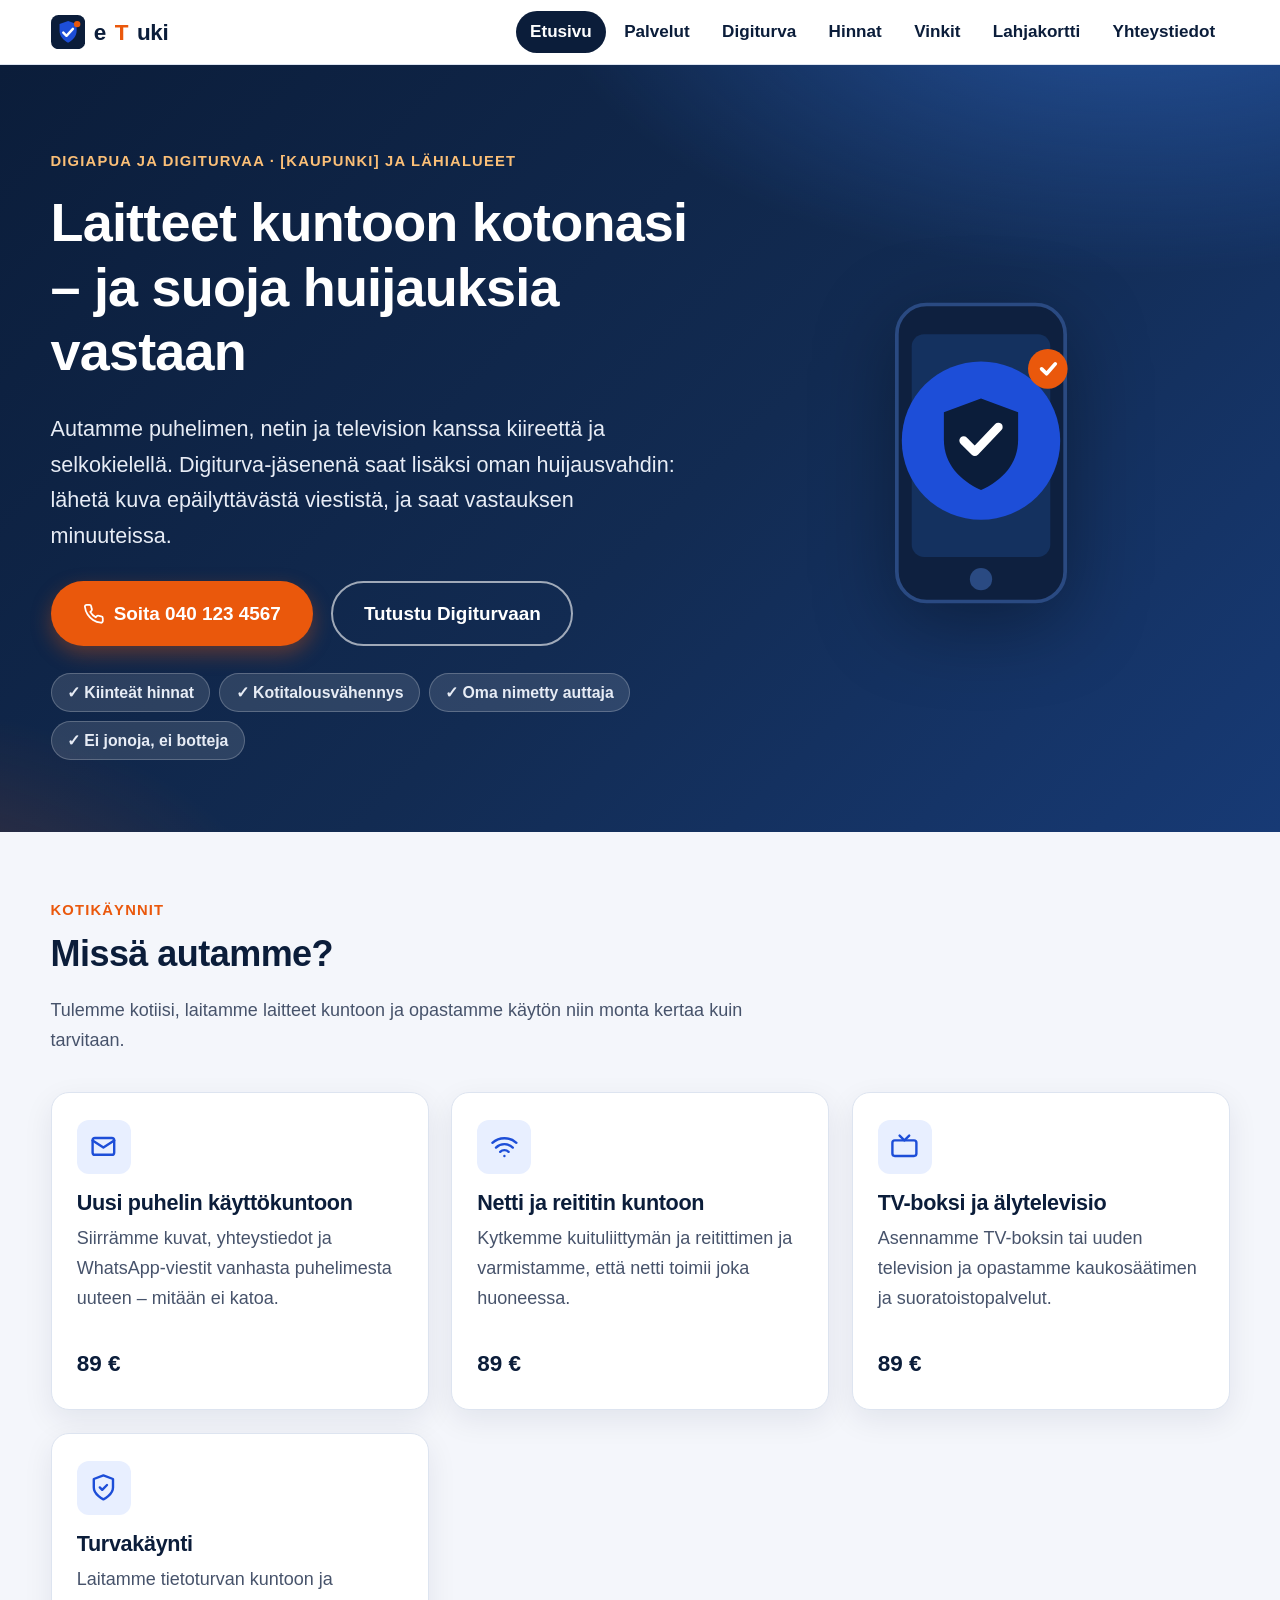
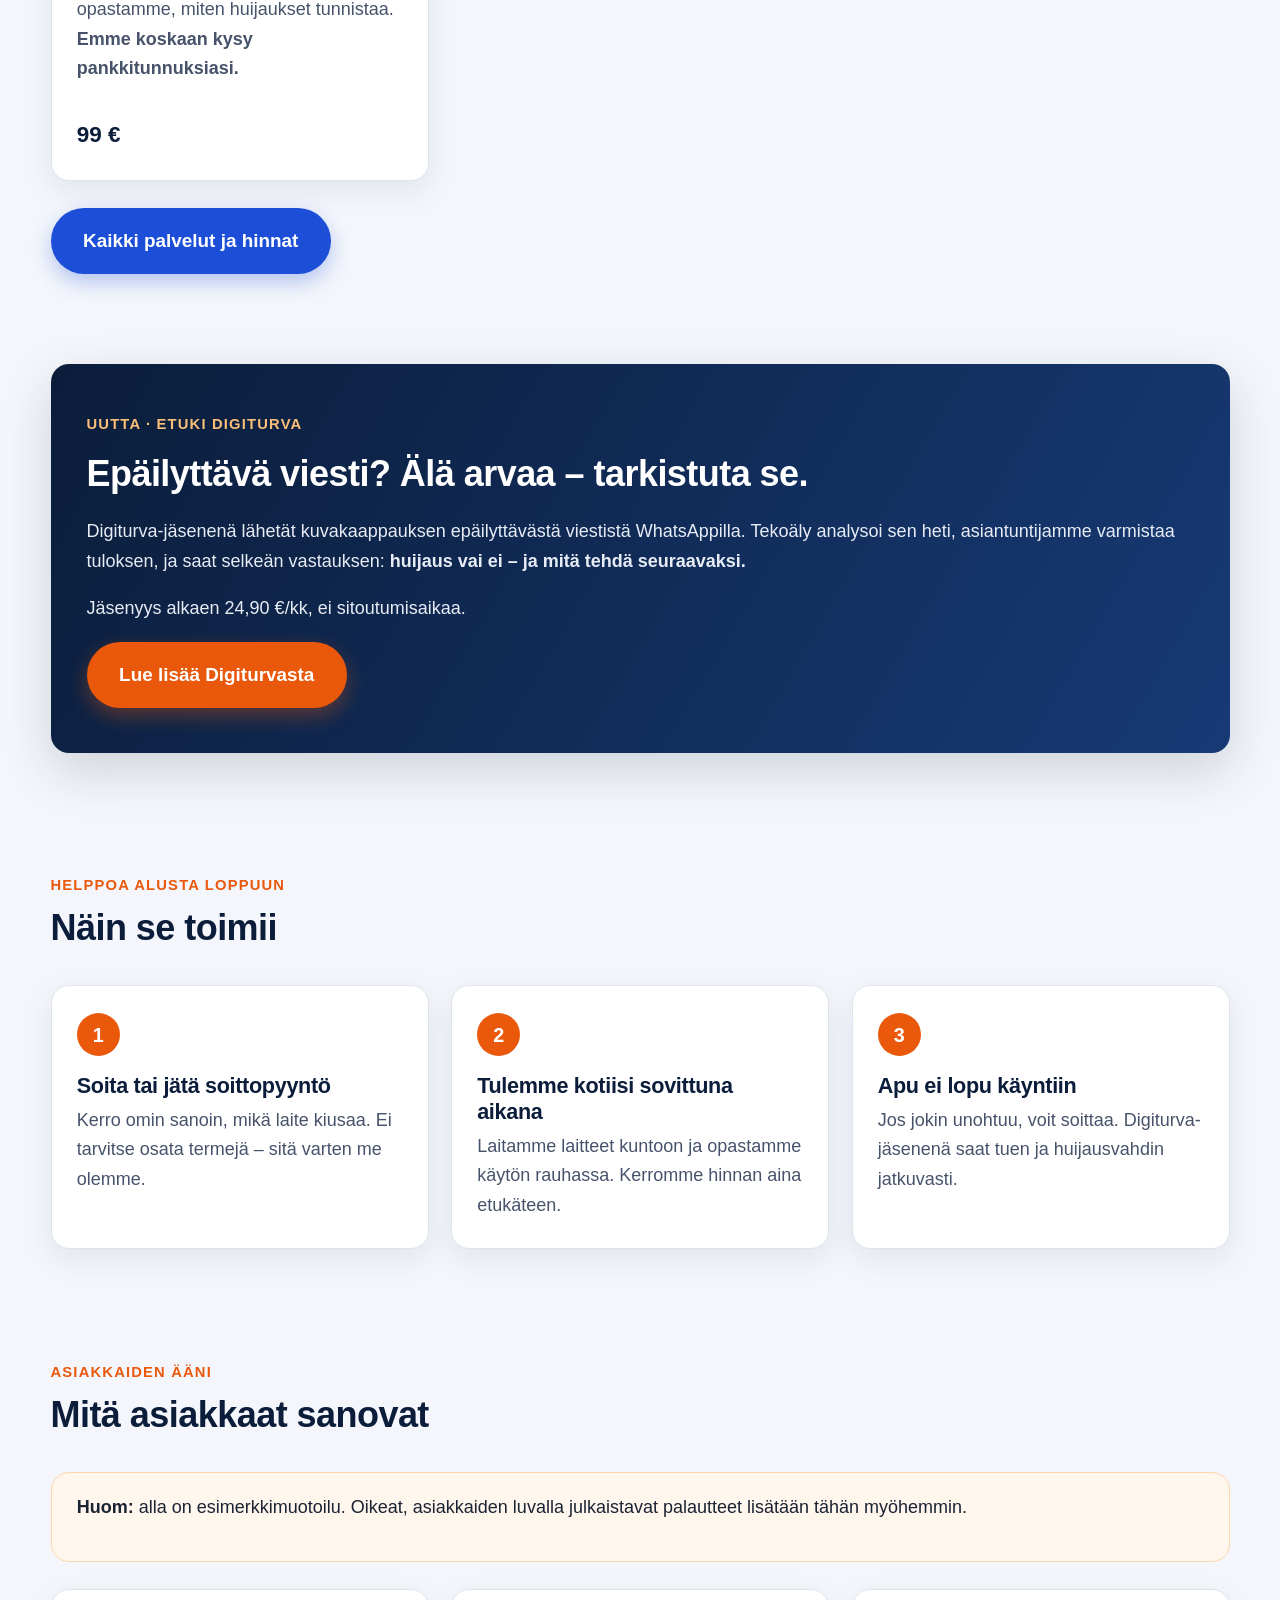
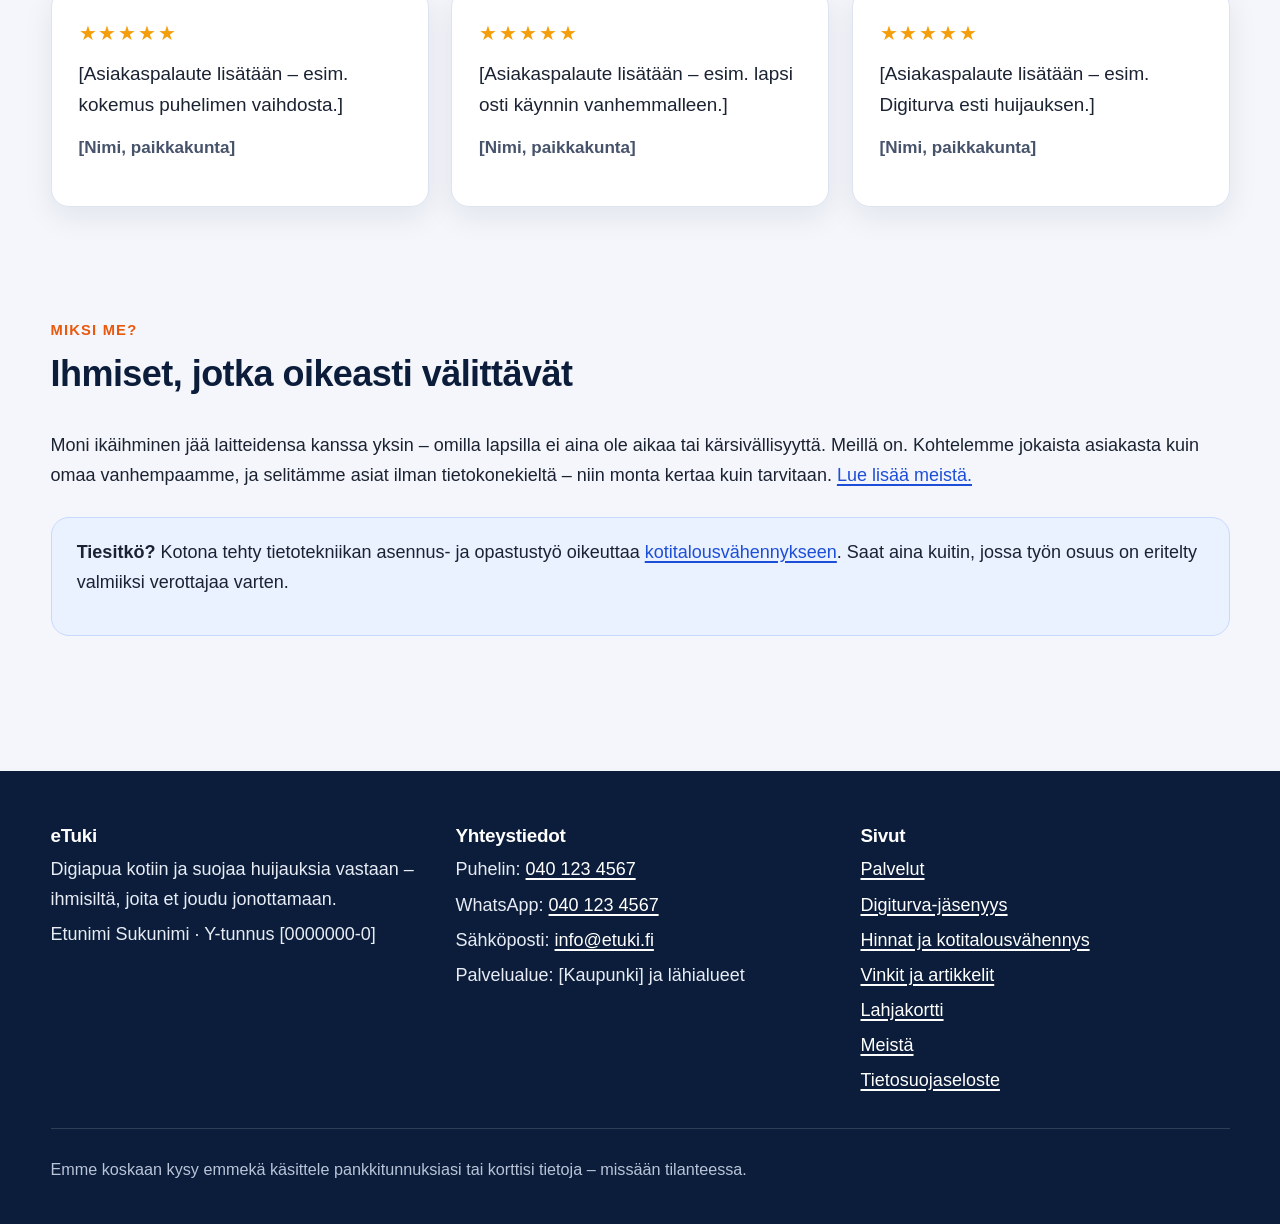
==== index.html @ 4be14467 "Vaihda yritysääneen (me), brändi eTuki ja lisää tiimisivu - Ääni: minä-muodosta yritysmuotoon (autam" ====
<!DOCTYPE html><html lang="fi"><head><meta charset="utf-8"><meta name="viewport" content="width=device-width, initial-scale=1"><title>eTuki – digiapua kotiin ja suoja huijauksia vastaan</title><meta name="description" content="Digiapua kotiisi: puhelin, netti ja TV kuntoon kiinteällä hinnalla. Digiturva-jäsenyys suojaa huijauksilta – lähetä kuvakaappaus epäilyttävästä viestistä ja saat vastauksen minuuteissa."><link rel="canonical" href="https://www.etuki.fi/"><link rel="icon" href="favicon.svg" type="image/svg+xml"><meta property="og:type" content="website"><meta property="og:locale" content="fi_FI"><meta property="og:site_name" content="eTuki"><meta property="og:title" content="eTuki – digiapua kotiin ja suoja huijauksia vastaan"><meta property="og:description" content="Digiapua kotiisi: puhelin, netti ja TV kuntoon kiinteällä hinnalla. Digiturva-jäsenyys suojaa huijauksilta – lähetä kuvakaappaus epäilyttävästä viestistä ja saat vastauksen minuuteissa."><meta property="og:image" content="https://www.etuki.fi/og-kuva.png"><meta property="og:url" content="https://www.etuki.fi/"><meta name="twitter:card" content="summary_large_image"><meta name="twitter:title" content="eTuki – digiapua kotiin ja suoja huijauksia vastaan"><meta name="twitter:description" content="Digiapua kotiisi: puhelin, netti ja TV kuntoon kiinteällä hinnalla. Digiturva-jäsenyys suojaa huijauksilta – lähetä kuvakaappaus epäilyttävästä viestistä ja saat vastauksen minuuteissa."><meta name="twitter:image" content="https://www.etuki.fi/og-kuva.png"><link rel="stylesheet" href="css/style.css"><script>document.documentElement.className+=" js";</script><script type="application/ld+json">{"@context":"https://schema.org","@type":"LocalBusiness","name":"eTuki","description":"Digiapua kotiin senioreille sekä Digiturva-jäsenyys: huijaustarkistus, etätuki ja turvallinen asiointi.","telephone":"+358401234567","email":"info@etuki.fi","areaServed":"[Kaupunki] ja lähialueet","priceRange":"€€","url":"https://www.etuki.fi/"}</script></head><body><a class="ohita" href="#sisalto">Siirry sisältöön</a><header class="ylatunniste"><div class="sisalto"><a class="logo" href="index.html"><svg viewBox="0 0 64 64" aria-hidden="true"><rect width="64" height="64" rx="14" fill="#0b1d3a"/><path d="M32 11l16 6v12c0 11-7 18-16 23-9-5-16-12-16-23V17l16-6z" fill="#1d4ed8"/><path d="M23 33l6 6 12-13" fill="none" stroke="#fff" stroke-width="4.5" stroke-linecap="round" stroke-linejoin="round"/><circle cx="49" cy="17" r="6" fill="#ea580c"/></svg> e<span style="color:#ea580c">T</span>uki</a><nav class="navigaatio" aria-label="Päävalikko"><ul><li><a href="index.html" aria-current="page">Etusivu</a></li><li><a href="palvelut.html">Palvelut</a></li><li><a href="digiturva.html">Digiturva</a></li><li><a href="hinnat.html">Hinnat</a></li><li><a href="vinkit.html">Vinkit</a></li><li><a href="lahjakortti.html">Lahjakortti</a></li><li><a href="yhteys.html">Yhteystiedot</a></li></ul></nav></div></header><main id="sisalto"><section class="hero"><div class="sisalto"><div><span class="kulmake">Digiapua ja digiturvaa · [Kaupunki] ja lähialueet</span><h1>Laitteet kuntoon kotonasi – ja suoja huijauksia vastaan</h1><p class="alaotsikko">Autamme puhelimen, netin ja television kanssa kiireettä ja selkokielellä. Digiturva-jäsenenä saat lisäksi oman huijausvahdin: lähetä kuva epäilyttävästä viestistä, ja saat vastauksen minuuteissa.</p><div class="hero-cta"><a class="nappi" href="tel:+358401234567"><svg viewBox="0 0 24 24" fill="none" stroke="currentColor" stroke-width="2" stroke-linecap="round" stroke-linejoin="round" aria-hidden="true"><path d="M22 16.92v3a2 2 0 0 1-2.18 2 19.8 19.8 0 0 1-8.63-3.07 19.5 19.5 0 0 1-6-6 19.8 19.8 0 0 1-3.07-8.67A2 2 0 0 1 4.11 2h3a2 2 0 0 1 2 1.72c.13.96.36 1.9.7 2.81a2 2 0 0 1-.45 2.11L8.09 9.91a16 16 0 0 0 6 6l1.27-1.27a2 2 0 0 1 2.11-.45c.91.34 1.85.57 2.81.7A2 2 0 0 1 22 16.92z"/></svg> Soita 040 123 4567</a><a class="nappi laidalla" href="digiturva.html">Tutustu Digiturvaan</a></div><ul class="merkit"><li>✓ Kiinteät hinnat</li><li>✓ Kotitalousvähennys</li><li>✓ Oma nimetty auttaja</li><li>✓ Ei jonoja, ei botteja</li></ul></div><div class="hero-kuva"><svg viewBox="0 0 320 320" role="img" aria-label="Puhelin ja suojakilpi"><rect x="92" y="40" width="136" height="240" rx="24" fill="#0e203f" stroke="#2a4a82" stroke-width="3"/><rect x="104" y="64" width="112" height="180" rx="10" fill="#14315f"/><circle cx="160" cy="262" r="9" fill="#2a4a82"/><g><circle cx="160" cy="150" r="64" fill="#1d4ed8"/><path d="M160 116l30 11v22c0 20-13 33-30 41-17-8-30-21-30-41v-22l30-11z" fill="#0b1d3a"/><path d="M146 150l9 9 19-20" fill="none" stroke="#fff" stroke-width="7" stroke-linecap="round" stroke-linejoin="round"/></g><circle cx="214" cy="92" r="16" fill="#ea580c"/><path d="M209 92l4 4 7-8" fill="none" stroke="#fff" stroke-width="3" stroke-linecap="round" stroke-linejoin="round"/></svg></div></div></section><section class="osio"><div class="sisalto reveal"><div class="osio-otsikko"><span class="ylarivi">Kotikäynnit</span><h2>Missä autamme?</h2><p class="haalea">Tulemme kotiisi, laitamme laitteet kuntoon ja opastamme käytön niin monta kertaa kuin tarvitaan.</p></div><ul class="korttilista"><li class="kortti"><div class="ikoni"><svg viewBox="0 0 24 24" fill="none" stroke="currentColor" stroke-width="2" stroke-linecap="round" stroke-linejoin="round" aria-hidden="true"><rect x="3" y="5" width="18" height="14" rx="2"/><polyline points="3 7 12 13 21 7"/></svg></div><h3>Uusi puhelin käyttökuntoon</h3><p class="haalea">Siirrämme kuvat, yhteystiedot ja WhatsApp-viestit vanhasta puhelimesta uuteen – mitään ei katoa.</p><span class="hinta">89 €</span></li><li class="kortti"><div class="ikoni"><svg viewBox="0 0 24 24" fill="none" stroke="currentColor" stroke-width="2" stroke-linecap="round" stroke-linejoin="round" aria-hidden="true"><path d="M5 13a10 10 0 0 1 14 0"/><path d="M8.5 16.5a5 5 0 0 1 7 0"/><line x1="12" y1="20" x2="12.01" y2="20"/><path d="M2 9a15 15 0 0 1 20 0"/></svg></div><h3>Netti ja reititin kuntoon</h3><p class="haalea">Kytkemme kuituliittymän ja reitittimen ja varmistamme, että netti toimii joka huoneessa.</p><span class="hinta">89 €</span></li><li class="kortti"><div class="ikoni"><svg viewBox="0 0 24 24" fill="none" stroke="currentColor" stroke-width="2" stroke-linecap="round" stroke-linejoin="round" aria-hidden="true"><rect x="2" y="7" width="20" height="13" rx="2"/><polyline points="8 3 12 7 16 3"/></svg></div><h3>TV-boksi ja älytelevisio</h3><p class="haalea">Asennamme TV-boksin tai uuden television ja opastamme kaukosäätimen ja suoratoistopalvelut.</p><span class="hinta">89 €</span></li><li class="kortti"><div class="ikoni"><svg viewBox="0 0 24 24" fill="none" stroke="currentColor" stroke-width="2" stroke-linecap="round" stroke-linejoin="round" aria-hidden="true"><path d="M12 22s8-4 8-10V5l-8-3-8 3v7c0 6 8 10 8 10z"/><polyline points="9 12 11 14 15 10"/></svg></div><h3>Turvakäynti</h3><p class="haalea">Laitamme tietoturvan kuntoon ja opastamme, miten huijaukset tunnistaa. <strong>Emme koskaan kysy pankkitunnuksiasi.</strong></p><span class="hinta">99 €</span></li></ul><p><a class="nappi toissijainen" href="palvelut.html">Kaikki palvelut ja hinnat</a></p></div></section><section><div class="sisalto"><div class="kaista reveal"><span class="kulmake">Uutta · eTuki Digiturva</span><h2>Epäilyttävä viesti? Älä arvaa – tarkistuta se.</h2><p>Digiturva-jäsenenä lähetät kuvakaappauksen epäilyttävästä viestistä WhatsAppilla. Tekoäly analysoi sen heti, asiantuntijamme varmistaa tuloksen, ja saat selkeän vastauksen: <strong>huijaus vai ei – ja mitä tehdä seuraavaksi.</strong></p><p>Jäsenyys alkaen 24,90 €/kk, ei sitoutumisaikaa.</p><a class="nappi" href="digiturva.html">Lue lisää Digiturvasta</a></div></div></section><section class="osio"><div class="sisalto reveal"><div class="osio-otsikko"><span class="ylarivi">Helppoa alusta loppuun</span><h2>Näin se toimii</h2></div><ol class="vaiheet"><li><h3>Soita tai jätä soittopyyntö</h3><p>Kerro omin sanoin, mikä laite kiusaa. Ei tarvitse osata termejä – sitä varten me olemme.</p></li><li><h3>Tulemme kotiisi sovittuna aikana</h3><p>Laitamme laitteet kuntoon ja opastamme käytön rauhassa. Kerromme hinnan aina etukäteen.</p></li><li><h3>Apu ei lopu käyntiin</h3><p>Jos jokin unohtuu, voit soittaa. Digiturva-jäsenenä saat tuen ja huijausvahdin jatkuvasti.</p></li></ol></div></section><section class="osio"><div class="sisalto reveal"><div class="osio-otsikko"><span class="ylarivi">Asiakkaiden ääni</span><h2>Mitä asiakkaat sanovat</h2></div><div class="huomio varoitus"><p><strong>Huom:</strong> alla on esimerkkimuotoilu. Oikeat, asiakkaiden luvalla julkaistavat palautteet lisätään tähän myöhemmin.</p></div><div class="palautteet"><div class="palaute"><div class="tahdet" aria-label="5 / 5 tähteä">★★★★★</div><blockquote>[Asiakaspalaute lisätään – esim. kokemus puhelimen vaihdosta.]</blockquote><p class="nimi">[Nimi, paikkakunta]</p></div><div class="palaute"><div class="tahdet" aria-label="5 / 5 tähteä">★★★★★</div><blockquote>[Asiakaspalaute lisätään – esim. lapsi osti käynnin vanhemmalleen.]</blockquote><p class="nimi">[Nimi, paikkakunta]</p></div><div class="palaute"><div class="tahdet" aria-label="5 / 5 tähteä">★★★★★</div><blockquote>[Asiakaspalaute lisätään – esim. Digiturva esti huijauksen.]</blockquote><p class="nimi">[Nimi, paikkakunta]</p></div></div></div></section><section class="osio"><div class="sisalto reveal"><div class="osio-otsikko"><span class="ylarivi">Miksi me?</span><h2>Ihmiset, jotka oikeasti välittävät</h2></div><p>Moni ikäihminen jää laitteidensa kanssa yksin – omilla lapsilla ei aina ole aikaa tai kärsivällisyyttä. Meillä on. Kohtelemme jokaista asiakasta kuin omaa vanhempaamme, ja selitämme asiat ilman tietokonekieltä – niin monta kertaa kuin tarvitaan. <a href="meista.html">Lue lisää meistä.</a></p><div class="huomio"><p><strong>Tiesitkö?</strong> Kotona tehty tietotekniikan asennus- ja opastustyö oikeuttaa <a href="hinnat.html">kotitalousvähennykseen</a>. Saat aina kuitin, jossa työn osuus on eritelty valmiiksi verottajaa varten.</p></div></div></section></main><footer class="alatunniste"><div class="sisalto"><div class="sarakkeet"><div><h3>eTuki</h3><p>Digiapua kotiin ja suojaa huijauksia vastaan – ihmisiltä, joita et joudu jonottamaan.</p><p>Etunimi Sukunimi · Y-tunnus [0000000-0]</p></div><div><h3>Yhteystiedot</h3><p>Puhelin: <a href="tel:+358401234567">040 123 4567</a></p><p>WhatsApp: <a href="https://wa.me/358401234567?text=Hei%2C%20haluaisin%20tarkistuttaa%20ep%C3%A4ilytt%C3%A4v%C3%A4n%20viestin.">040 123 4567</a></p><p>Sähköposti: <a href="mailto:info@etuki.fi">info@etuki.fi</a></p><p>Palvelualue: [Kaupunki] ja lähialueet</p></div><div><h3>Sivut</h3><ul><li><a href="palvelut.html">Palvelut</a></li><li><a href="digiturva.html">Digiturva-jäsenyys</a></li><li><a href="hinnat.html">Hinnat ja kotitalousvähennys</a></li><li><a href="vinkit.html">Vinkit ja artikkelit</a></li><li><a href="lahjakortti.html">Lahjakortti</a></li><li><a href="meista.html">Meistä</a></li><li><a href="tietosuoja.html">Tietosuojaseloste</a></li></ul></div></div><p class="pohja">Emme koskaan kysy emmekä käsittele pankkitunnuksiasi tai korttisi tietoja – missään tilanteessa.</p></div></footer><div class="soita-palkki"><a href="tel:+358401234567" class="nappi"><svg viewBox="0 0 24 24" fill="none" stroke="currentColor" stroke-width="2" stroke-linecap="round" stroke-linejoin="round" aria-hidden="true"><path d="M22 16.92v3a2 2 0 0 1-2.18 2 19.8 19.8 0 0 1-8.63-3.07 19.5 19.5 0 0 1-6-6 19.8 19.8 0 0 1-3.07-8.67A2 2 0 0 1 4.11 2h3a2 2 0 0 1 2 1.72c.13.96.36 1.9.7 2.81a2 2 0 0 1-.45 2.11L8.09 9.91a16 16 0 0 0 6 6l1.27-1.27a2 2 0 0 1 2.11-.45c.91.34 1.85.57 2.81.7A2 2 0 0 1 22 16.92z"/></svg> Soita 040 123 4567</a></div><script src="js/main.js" defer></script></body></html>
---- css/style.css ----
/* ET Digiapu & Digiturva — sivuston tyylit.
   Moderni ulkoasu, luettavuus edellä: iso teksti, vahva kontrasti, suuret
   painikkeet. Ei ulkoisia fontteja (tietosuojasyistä) – käytetään
   järjestelmäfontteja. Halutessa Inter voidaan self-hostata myöhemmin. */

:root {
  --tausta: #f4f6fb;
  --pinta: #ffffff;
  --navy: #0b1d3a;
  --navy-2: #122b52;
  --sininen: #1d4ed8;
  --sininen-tumma: #16398f;
  --korostus: #ea580c;
  --korostus-tumma: #c2410c;
  --teksti: #1b2333;
  --teksti-2: #47536b;
  --teksti-vaalea: #e7ecf5;
  --reunus: #dde4f0;
  --vihrea: #047857;
  --vihrea-tausta: #ecfdf5;
  --punainen: #b91c1c;
  --punainen-tausta: #fef2f2;
  --sade: 18px;
  --varjo: 0 10px 30px rgba(11, 29, 58, 0.08);
  --varjo-iso: 0 18px 50px rgba(11, 29, 58, 0.16);
}

* { box-sizing: border-box; }

html { font-size: 18px; scroll-behavior: smooth; }

body {
  margin: 0;
  font-family: -apple-system, BlinkMacSystemFont, "Segoe UI", Roboto,
    "Helvetica Neue", Arial, "Noto Sans", sans-serif;
  font-size: 1rem;
  line-height: 1.65;
  color: var(--teksti);
  background: var(--tausta);
  -webkit-font-smoothing: antialiased;
}

h1, h2, h3 { line-height: 1.2; color: var(--navy); letter-spacing: -0.015em; }
h1 { font-size: clamp(2rem, 4.5vw, 3rem); font-weight: 800; margin: 0 0 0.5em; }
h2 { font-size: clamp(1.5rem, 3vw, 2rem); font-weight: 800; margin: 0 0 0.6em; }
h3 { font-size: 1.2rem; font-weight: 700; margin: 1.2em 0 0.4em; }

p { margin: 0 0 1em; }
.haalea { color: var(--teksti-2); }

a { color: var(--sininen); text-decoration-thickness: 2px; text-underline-offset: 3px; }
a:focus-visible, button:focus-visible, summary:focus-visible, input:focus-visible {
  outline: 3px solid var(--korostus);
  outline-offset: 2px;
  border-radius: 4px;
}

img, svg { max-width: 100%; }
img { height: auto; }

.sisalto { max-width: 68rem; margin: 0 auto; padding: 0 1.25rem; }

/* --- Ohita navigaatio -linkki (saavutettavuus) --- */
.ohita {
  position: absolute;
  left: -9999px;
  top: 0;
  background: var(--korostus);
  color: #fff;
  padding: 0.75rem 1.25rem;
  border-radius: 0 0 8px 0;
  z-index: 100;
  font-weight: 700;
}
.ohita:focus { left: 0; }

/* --- Ylätunniste --- */
.ylatunniste {
  position: sticky; top: 0; z-index: 20;
  background: rgba(255, 255, 255, 0.93);
  backdrop-filter: blur(8px);
  border-bottom: 1px solid var(--reunus);
}
.ylatunniste .sisalto {
  display: flex; flex-wrap: wrap; align-items: center; justify-content: space-between;
  gap: 0.5rem 1.5rem; padding-top: 0.6rem; padding-bottom: 0.6rem;
}
.logo {
  display: inline-flex; align-items: center; gap: 0.5rem;
  font-size: 1.25rem; font-weight: 800; color: var(--navy);
  text-decoration: none; letter-spacing: -0.02em;
}
.logo svg { width: 1.9rem; height: 1.9rem; flex: none; }

.navigaatio ul {
  list-style: none; margin: 0; padding: 0; display: flex; flex-wrap: wrap; gap: 0.2rem;
}
.navigaatio a {
  display: inline-block; padding: 0.4rem 0.8rem; border-radius: 999px;
  color: var(--navy); text-decoration: none; font-weight: 600; font-size: 0.95rem;
}
.navigaatio a:hover, .navigaatio a:focus { background: var(--tausta); }
.navigaatio a[aria-current="page"] { background: var(--navy); color: #fff; }

/* --- Hero --- */
.hero {
  position: relative; overflow: hidden;
  background:
    radial-gradient(55rem 30rem at 88% -15%, rgba(59,130,246,0.5), transparent 60%),
    radial-gradient(40rem 26rem at -10% 120%, rgba(234,88,12,0.28), transparent 60%),
    linear-gradient(135deg, var(--navy) 0%, var(--navy-2) 55%, #173a75 100%);
  color: var(--teksti-vaalea);
  padding: 4.5rem 0 4rem;
}
.hero .sisalto { position: relative; display: grid; grid-template-columns: 1.3fr 1fr; gap: 2rem; align-items: center; }
.hero h1 { color: #fff; }
.hero .alaotsikko { font-size: 1.2rem; max-width: 36rem; color: var(--teksti-vaalea); margin-bottom: 1.5rem; }
.hero-kuva { display: flex; justify-content: center; }
.hero-kuva svg { width: 100%; max-width: 22rem; height: auto; filter: drop-shadow(0 20px 40px rgba(0,0,0,0.35)); }

.kulmake {
  display: inline-block; font-size: 0.82rem; font-weight: 700; letter-spacing: 0.08em;
  text-transform: uppercase; color: #fbbf77; margin-bottom: 0.9rem;
}
.hero-cta { display: flex; flex-wrap: wrap; align-items: center; gap: 1rem; margin: 1.25rem 0 1.5rem; }
.merkit { display: flex; flex-wrap: wrap; gap: 0.5rem; list-style: none; margin: 0; padding: 0; }
.merkit li {
  background: rgba(255,255,255,0.12); border: 1px solid rgba(255,255,255,0.22);
  border-radius: 999px; padding: 0.3rem 0.85rem; font-size: 0.88rem; font-weight: 600;
}

/* Alasivujen otsikkopalkki */
.sivuotsikko {
  background: linear-gradient(135deg, var(--navy) 0%, var(--navy-2) 70%, #173a75 100%);
  color: var(--teksti-vaalea); padding: 3rem 0 2.5rem;
}
.sivuotsikko h1 { color: #fff; margin-bottom: 0.25em; }
.sivuotsikko p { color: var(--teksti-vaalea); max-width: 42rem; margin: 0; font-size: 1.1rem; }

/* --- Painikkeet --- */
.nappi {
  display: inline-flex; align-items: center; gap: 0.5rem;
  background: var(--korostus); color: #fff; font-size: 1.05rem; font-weight: 700;
  text-decoration: none; padding: 0.85rem 1.7rem; border-radius: 999px;
  border: 2px solid transparent; min-height: 48px;
  box-shadow: 0 8px 20px rgba(234,88,12,0.35);
}
.nappi:hover, .nappi:focus { background: var(--korostus-tumma); }
.nappi svg { width: 1.2rem; height: 1.2rem; }
.nappi.toissijainen { background: var(--sininen); box-shadow: 0 8px 20px rgba(29,78,216,0.3); }
.nappi.toissijainen:hover, .nappi.toissijainen:focus { background: var(--sininen-tumma); }
.nappi.laidalla { background: transparent; border-color: rgba(255,255,255,0.6); box-shadow: none; }
.nappi.laidalla:hover, .nappi.laidalla:focus { background: rgba(255,255,255,0.12); border-color: #fff; }

.puhelin-iso {
  display: inline-flex; align-items: center; gap: 0.5rem;
  font-size: clamp(1.5rem, 3vw, 1.9rem); font-weight: 800; color: inherit;
  text-decoration: none; letter-spacing: -0.01em;
}
.puhelin-iso:hover, .puhelin-iso:focus { text-decoration: underline; }
.puhelin-iso svg { width: 1.6rem; height: 1.6rem; }

/* --- Osiot --- */
.osio { padding: 3.5rem 0 1rem; }
.osio-otsikko { max-width: 42rem; margin-bottom: 2rem; }
.osio-otsikko .ylarivi {
  display: inline-block; font-size: 0.82rem; font-weight: 700; letter-spacing: 0.08em;
  text-transform: uppercase; color: var(--korostus); margin-bottom: 0.5rem;
}

/* Tumma nostokaista */
.kaista {
  background: linear-gradient(120deg, var(--navy), #173a75); color: var(--teksti-vaalea);
  border-radius: var(--sade); padding: 2.5rem 2rem; margin: 3rem 0; box-shadow: var(--varjo-iso);
}
.kaista h2 { color: #fff; }
.kaista p { color: var(--teksti-vaalea); }

/* --- Kortit --- */
.korttilista {
  display: grid; grid-template-columns: repeat(auto-fit, minmax(15.5rem, 1fr));
  gap: 1.25rem; padding: 0; margin: 0 0 1.5rem; list-style: none;
}
.kortti {
  background: var(--pinta); border: 1px solid var(--reunus); border-radius: var(--sade);
  padding: 1.5rem 1.4rem; box-shadow: var(--varjo); display: flex; flex-direction: column;
  transition: transform 0.18s ease, box-shadow 0.18s ease;
}
.kortti:hover { transform: translateY(-4px); box-shadow: var(--varjo-iso); }
.kortti h3 { margin-top: 0; }
.kortti .ikoni {
  width: 3rem; height: 3rem; display: flex; align-items: center; justify-content: center;
  border-radius: 12px; background: #e8efff; color: var(--sininen); margin-bottom: 0.9rem;
}
.kortti .ikoni svg { width: 1.6rem; height: 1.6rem; }
.kortti .hinta { margin-top: auto; padding-top: 0.75rem; font-size: 1.25rem; font-weight: 800; color: var(--navy); }
.kortti .hinta small { display: block; font-size: 0.85rem; font-weight: 500; color: var(--teksti-2); }

/* --- Hintapaketit --- */
.paketit { display: grid; grid-template-columns: repeat(auto-fit, minmax(17rem, 1fr)); gap: 1.5rem; margin: 2rem 0; }
.paketti {
  position: relative; background: var(--pinta); border: 1px solid var(--reunus);
  border-radius: var(--sade); padding: 2rem 1.75rem; box-shadow: var(--varjo);
}
.paketti.suosituin { border: 2px solid var(--sininen); box-shadow: var(--varjo-iso); }
.paketti .leima {
  position: absolute; top: -0.9rem; left: 1.5rem; background: var(--sininen); color: #fff;
  font-size: 0.8rem; font-weight: 700; padding: 0.25rem 0.9rem; border-radius: 999px;
}
.paketti .kk-hinta { font-size: 2.2rem; font-weight: 800; color: var(--navy); margin: 0.5rem 0 0; }
.paketti .kk-hinta small { font-size: 1rem; font-weight: 600; color: var(--teksti-2); }
.paketti ul { list-style: none; padding: 0; margin: 1.25rem 0 1.5rem; }
.paketti ul li { padding: 0.45rem 0 0.45rem 1.9rem; position: relative; }
.paketti ul li::before { content: "✓"; position: absolute; left: 0; top: 0.45rem; font-weight: 800; color: var(--vihrea); }

/* --- Vaiheet --- */
.vaiheet {
  list-style: none; counter-reset: vaihe; display: grid;
  grid-template-columns: repeat(auto-fit, minmax(15.5rem, 1fr)); gap: 1.25rem; padding: 0; margin: 1.5rem 0;
}
.vaiheet li {
  counter-increment: vaihe; background: var(--pinta); border: 1px solid var(--reunus);
  border-radius: var(--sade); padding: 1.5rem 1.4rem; box-shadow: var(--varjo);
}
.vaiheet li::before {
  content: counter(vaihe); display: flex; align-items: center; justify-content: center;
  width: 2.4rem; height: 2.4rem; border-radius: 50%; background: var(--korostus); color: #fff;
  font-weight: 800; font-size: 1.1rem; margin-bottom: 0.9rem;
}
.vaiheet h3 { margin: 0 0 0.4rem; }
.vaiheet p { margin: 0; color: var(--teksti-2); }

/* --- Taulukot, lomakkeet, laatikot --- */
table {
  width: 100%; border-collapse: separate; border-spacing: 0; background: var(--pinta);
  border: 1px solid var(--reunus); border-radius: var(--sade); overflow: hidden;
  margin: 1rem 0 1.5rem; box-shadow: var(--varjo);
}
th, td { text-align: left; padding: 0.85rem 1.1rem; border-bottom: 1px solid var(--reunus); }
tr:last-child td { border-bottom: none; }
th { background: var(--navy); color: #fff; font-weight: 700; }

form { max-width: 30rem; }
label { display: block; font-weight: 700; margin: 1rem 0 0.3rem; }
input, textarea { width: 100%; font: inherit; padding: 0.75rem 0.9rem; border: 2px solid var(--reunus); border-radius: 10px; background: var(--pinta); }
input:focus, textarea:focus { border-color: var(--sininen); outline: none; }

.suostumus { display: flex; gap: 0.65rem; align-items: flex-start; margin-top: 1.1rem; font-weight: 500; }
.suostumus input { width: 1.4rem; height: 1.4rem; flex: none; margin-top: 0.15rem; }
.suostumus label { font-weight: 500; margin: 0; }

form .nappi { border: none; cursor: pointer; margin-top: 1.25rem; }

.huomio { background: #eaf1ff; border: 1px solid #c8d9ff; border-radius: var(--sade); padding: 1.1rem 1.4rem; margin: 1.5rem 0; }
.huomio.turva { background: var(--vihrea-tausta); border-color: #bbe7d4; }
.huomio.varoitus { background: #fff7ed; border-color: #fed7aa; }

/* --- UKK --- */
.faq details { background: var(--pinta); border: 1px solid var(--reunus); border-radius: 14px; margin-bottom: 0.75rem; box-shadow: var(--varjo); }
.faq summary { cursor: pointer; font-weight: 700; padding: 1rem 1.25rem; color: var(--navy); }
.faq details[open] summary { border-bottom: 1px solid var(--reunus); }
.faq details p { padding: 0.9rem 1.25rem 0.25rem; }

/* --- Huijaustarkistuksen demo (digiturva) --- */
.demo {
  max-width: 26rem; margin: 1.5rem 0; background: #0e203f; border-radius: 22px;
  padding: 1rem; box-shadow: var(--varjo-iso); border: 1px solid rgba(255,255,255,0.08);
}
.demo-otsake {
  display: flex; align-items: center; gap: 0.6rem; color: #cdd9ef; font-weight: 700;
  padding: 0.25rem 0.5rem 0.75rem; font-size: 0.95rem;
}
.demo-otsake .pallura { width: 0.7rem; height: 0.7rem; border-radius: 50%; background: var(--vihrea); }
.kupla {
  max-width: 85%; padding: 0.7rem 0.95rem; border-radius: 16px; margin: 0.5rem 0;
  font-size: 0.98rem; line-height: 1.5;
}
.js .kupla { opacity: 0; transform: translateY(8px); }
.js .kupla.nakyvissa { opacity: 1; transform: none; transition: opacity 0.35s ease, transform 0.35s ease; }
.kupla.asiakas { margin-left: auto; background: #2563eb; color: #fff; border-bottom-right-radius: 4px; }
.kupla.asiakas .liite { display: flex; align-items: center; gap: 0.5rem; font-weight: 600; }
.kupla.turva { background: #f1f5fb; color: #15233c; border-bottom-left-radius: 4px; }
.kupla.turva strong { color: var(--punainen); }
.kupla .lippu { display: inline-flex; align-items: center; gap: 0.4rem; font-weight: 700; color: var(--punainen); margin-bottom: 0.25rem; }
.demo-vihje { text-align: center; color: var(--teksti-2); font-size: 0.85rem; margin: 0.75rem 0 0; }

/* --- Artikkelit (Vinkit) --- */
.artikkeli { max-width: 44rem; }
.artikkeli h2 { margin-top: 1.6em; }
.artikkeli ul, .artikkeli ol { padding-left: 1.3rem; }
.artikkeli li { margin: 0.4rem 0; }
.artikkelilista { display: grid; grid-template-columns: repeat(auto-fit, minmax(16rem, 1fr)); gap: 1.25rem; list-style: none; padding: 0; margin: 1.5rem 0; }
.artikkelilista a { text-decoration: none; color: inherit; }
.artikkelilista .kortti { height: 100%; }
.artikkelilista h3 { color: var(--navy); }
.lue-lisaa { color: var(--sininen); font-weight: 700; margin-top: auto; padding-top: 0.5rem; }

/* --- Asiakaspalautteet --- */
.palautteet { display: grid; grid-template-columns: repeat(auto-fit, minmax(16rem, 1fr)); gap: 1.25rem; margin: 1.5rem 0; }
.palaute { background: var(--pinta); border: 1px solid var(--reunus); border-radius: var(--sade); padding: 1.5rem; box-shadow: var(--varjo); }
.palaute .tahdet { color: #f59e0b; font-size: 1.1rem; letter-spacing: 0.1em; }
.palaute blockquote { margin: 0.5rem 0 0.75rem; font-size: 1.05rem; }
.palaute .nimi { font-weight: 700; color: var(--teksti-2); font-size: 0.95rem; }

/* --- Liukuva mobiilipainike (soita) --- */
.soita-palkki {
  position: fixed; left: 0; right: 0; bottom: 0; z-index: 30; display: none;
  padding: 0.6rem 0.9rem calc(0.6rem + env(safe-area-inset-bottom));
  background: rgba(255,255,255,0.96); border-top: 1px solid var(--reunus); backdrop-filter: blur(6px);
}
.soita-palkki a { display: flex; }
.soita-palkki .nappi { width: 100%; justify-content: center; }

/* --- Alatunniste --- */
.alatunniste { background: var(--navy); color: var(--teksti-vaalea); margin-top: 4rem; padding: 3rem 0 2rem; }
.alatunniste .sarakkeet {
  display: grid; grid-template-columns: repeat(auto-fit, minmax(14rem, 1fr)); gap: 2rem;
  padding-bottom: 1.5rem; border-bottom: 1px solid rgba(255,255,255,0.15);
}
.alatunniste h3 { color: #fff; margin-top: 0; font-size: 1.05rem; }
.alatunniste a { color: #fff; }
.alatunniste p, .alatunniste li { margin: 0.3em 0; color: var(--teksti-vaalea); }
.alatunniste ul { list-style: none; margin: 0; padding: 0; }
.alatunniste .pohja { padding-top: 1.25rem; font-size: 0.9rem; color: #b9c4d8; }

/* Vain ruudunlukijoille */
.nakymaton { position: absolute; width: 1px; height: 1px; margin: -1px; padding: 0; overflow: hidden; clip: rect(0 0 0 0); white-space: nowrap; border: 0; }

main { padding-bottom: 1rem; }

/* Esiintulo-animaatio (vain JS:n ollessa käytössä – muuten sisältö näkyy aina) */
.reveal { transition: opacity 0.5s ease, transform 0.5s ease; }
.js .reveal { opacity: 0; transform: translateY(18px); }
.js .reveal.nakyvissa { opacity: 1; transform: none; }

@media (max-width: 52rem) {
  .hero .sisalto { grid-template-columns: 1fr; }
  .hero-kuva { order: -1; max-width: 16rem; margin: 0 auto; }
}

@media (max-width: 40rem) {
  html { font-size: 17px; }
  .hero { padding: 3rem 0 2.5rem; }
  .kaista { padding: 1.75rem 1.4rem; }
  .soita-palkki { display: block; }
  body { padding-bottom: 4.5rem; }
}

@media (prefers-reduced-motion: reduce) {
  html { scroll-behavior: auto; }
  .js .reveal, .js .kupla, .reveal, .kupla, .kortti {
    transition: none !important; opacity: 1 !important; transform: none !important;
  }
}
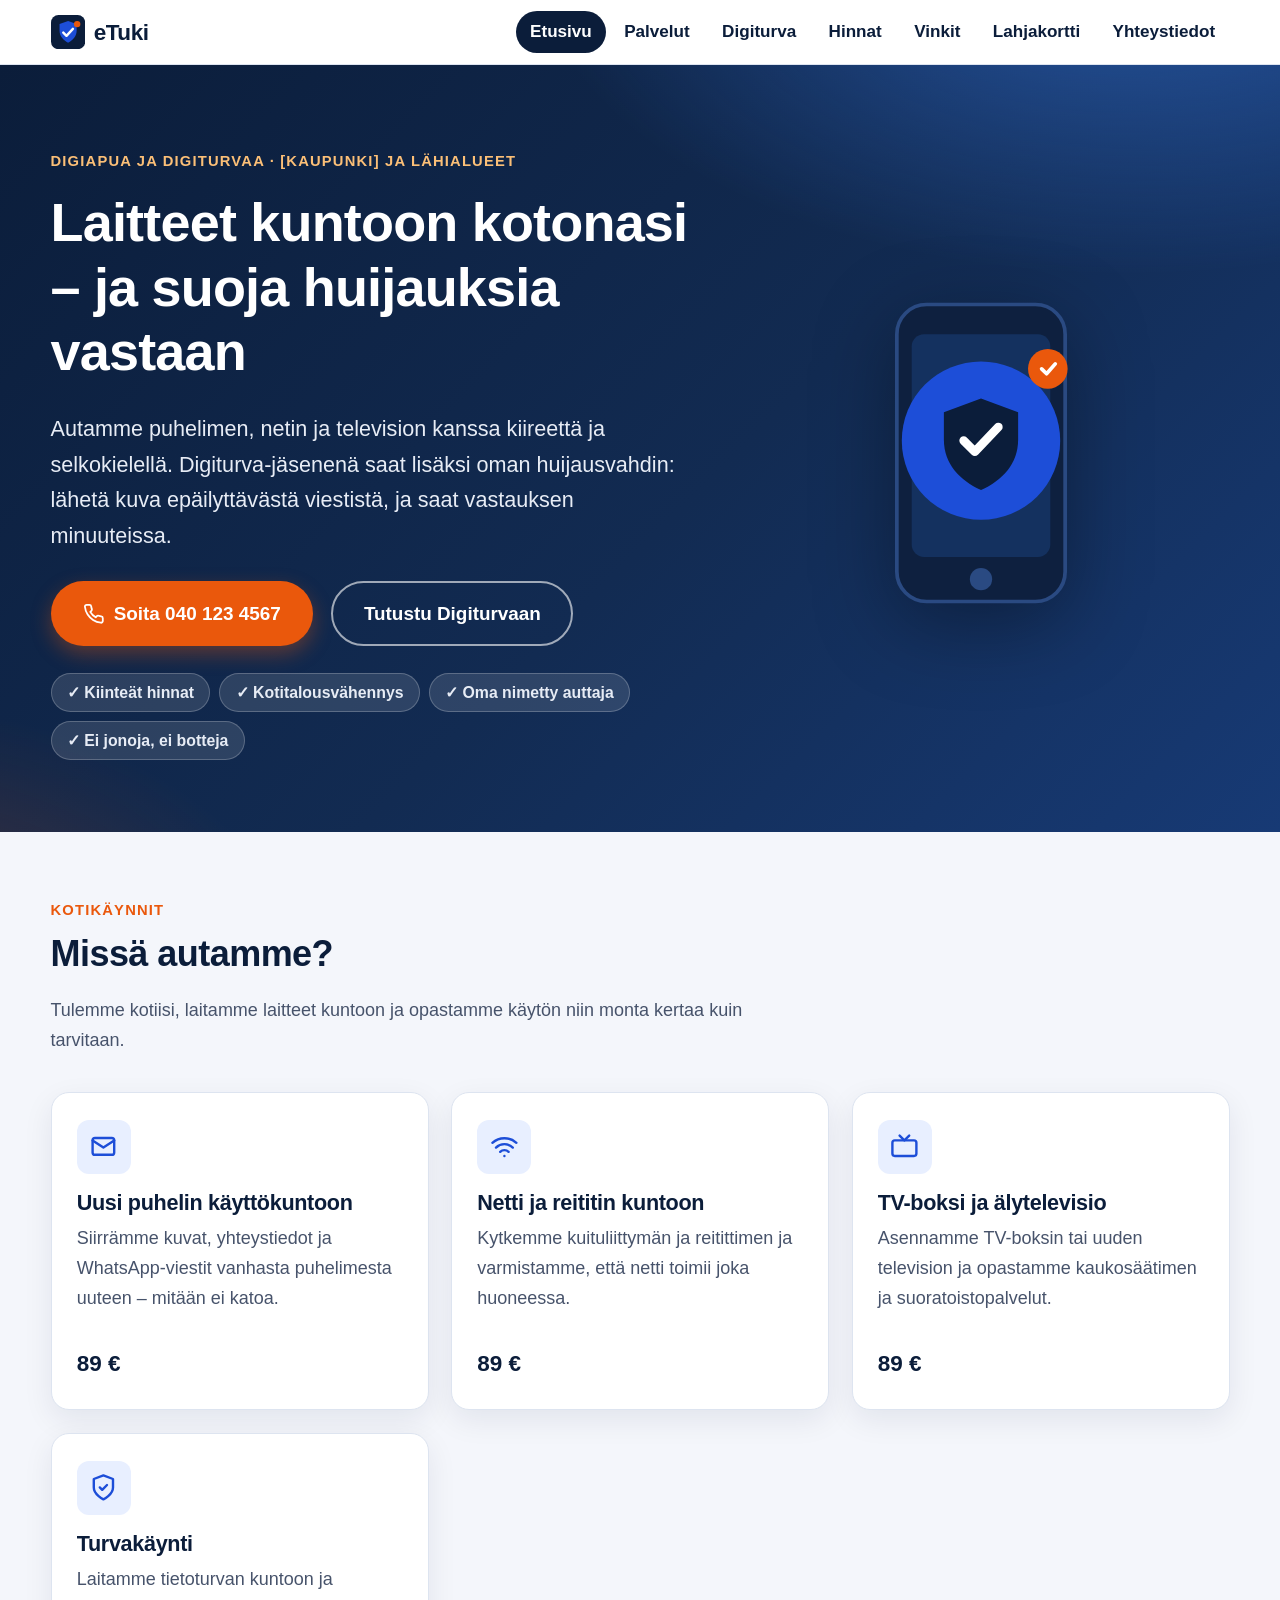
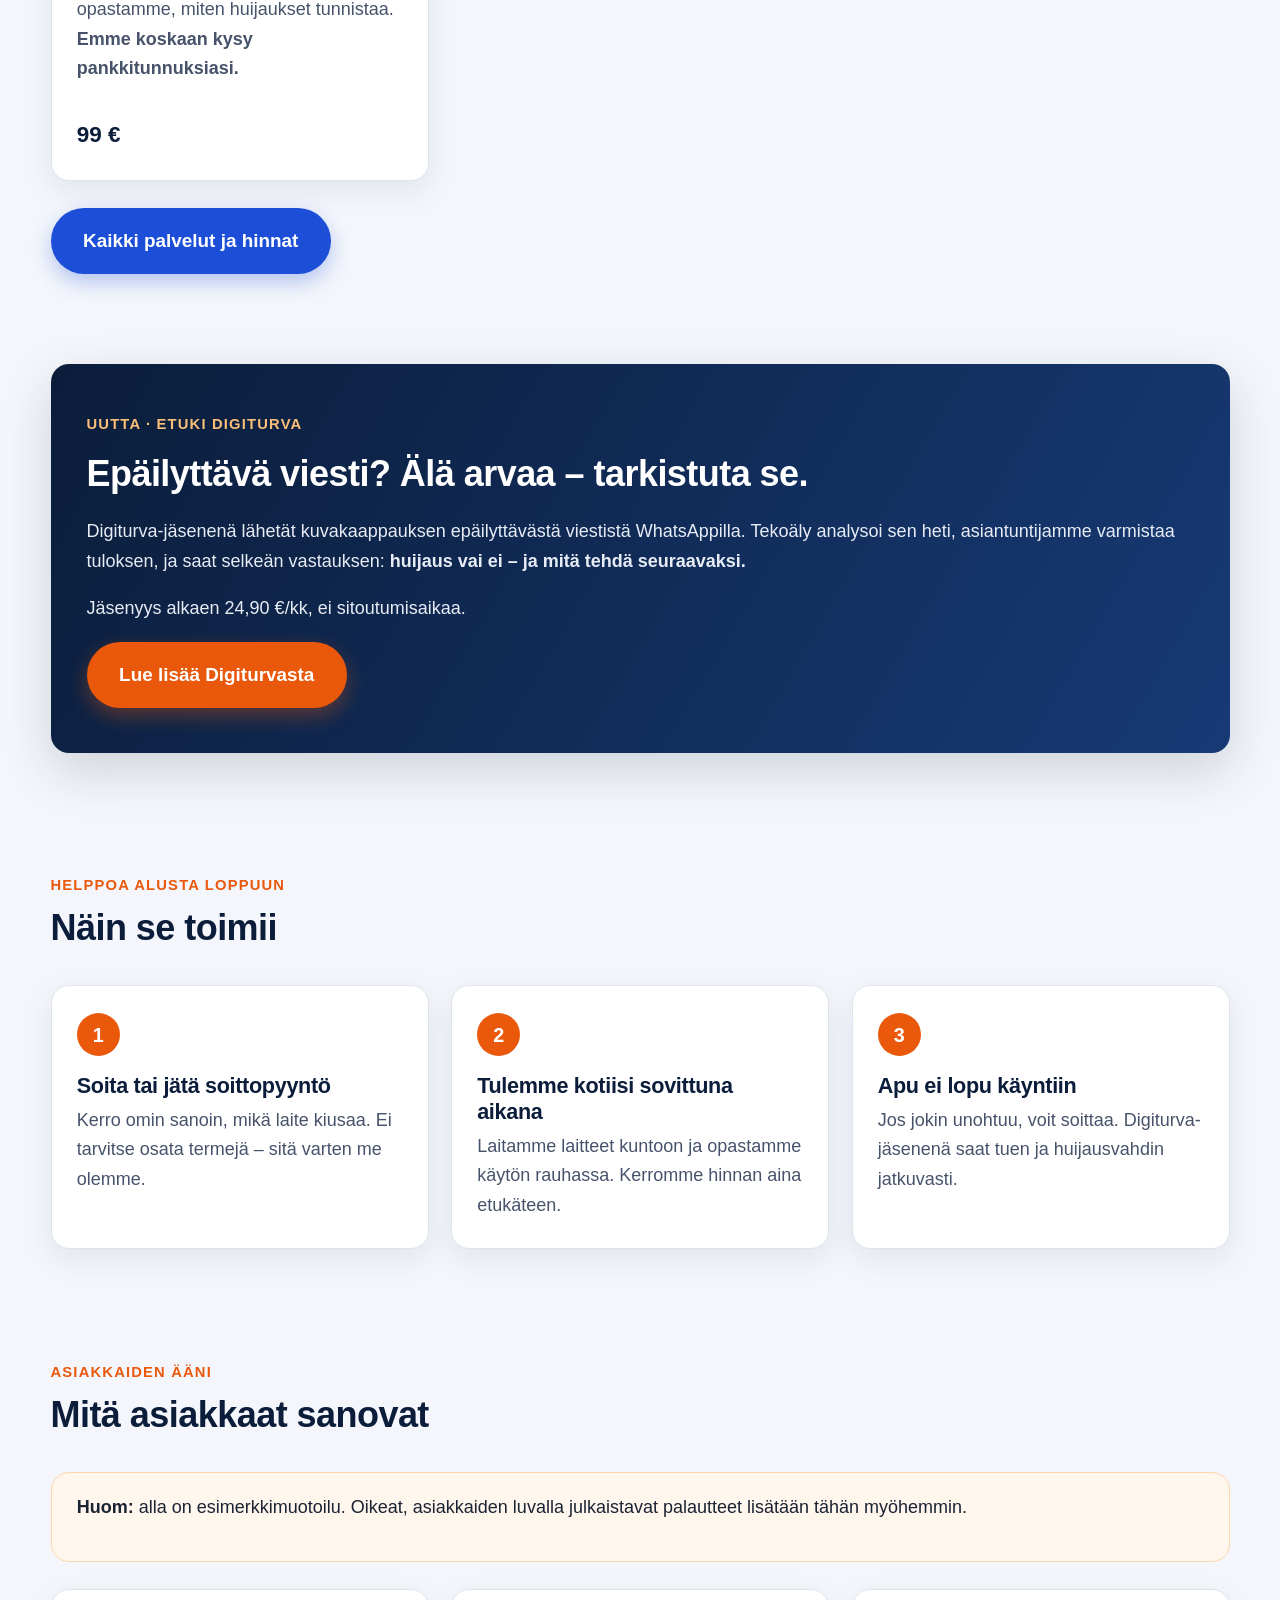
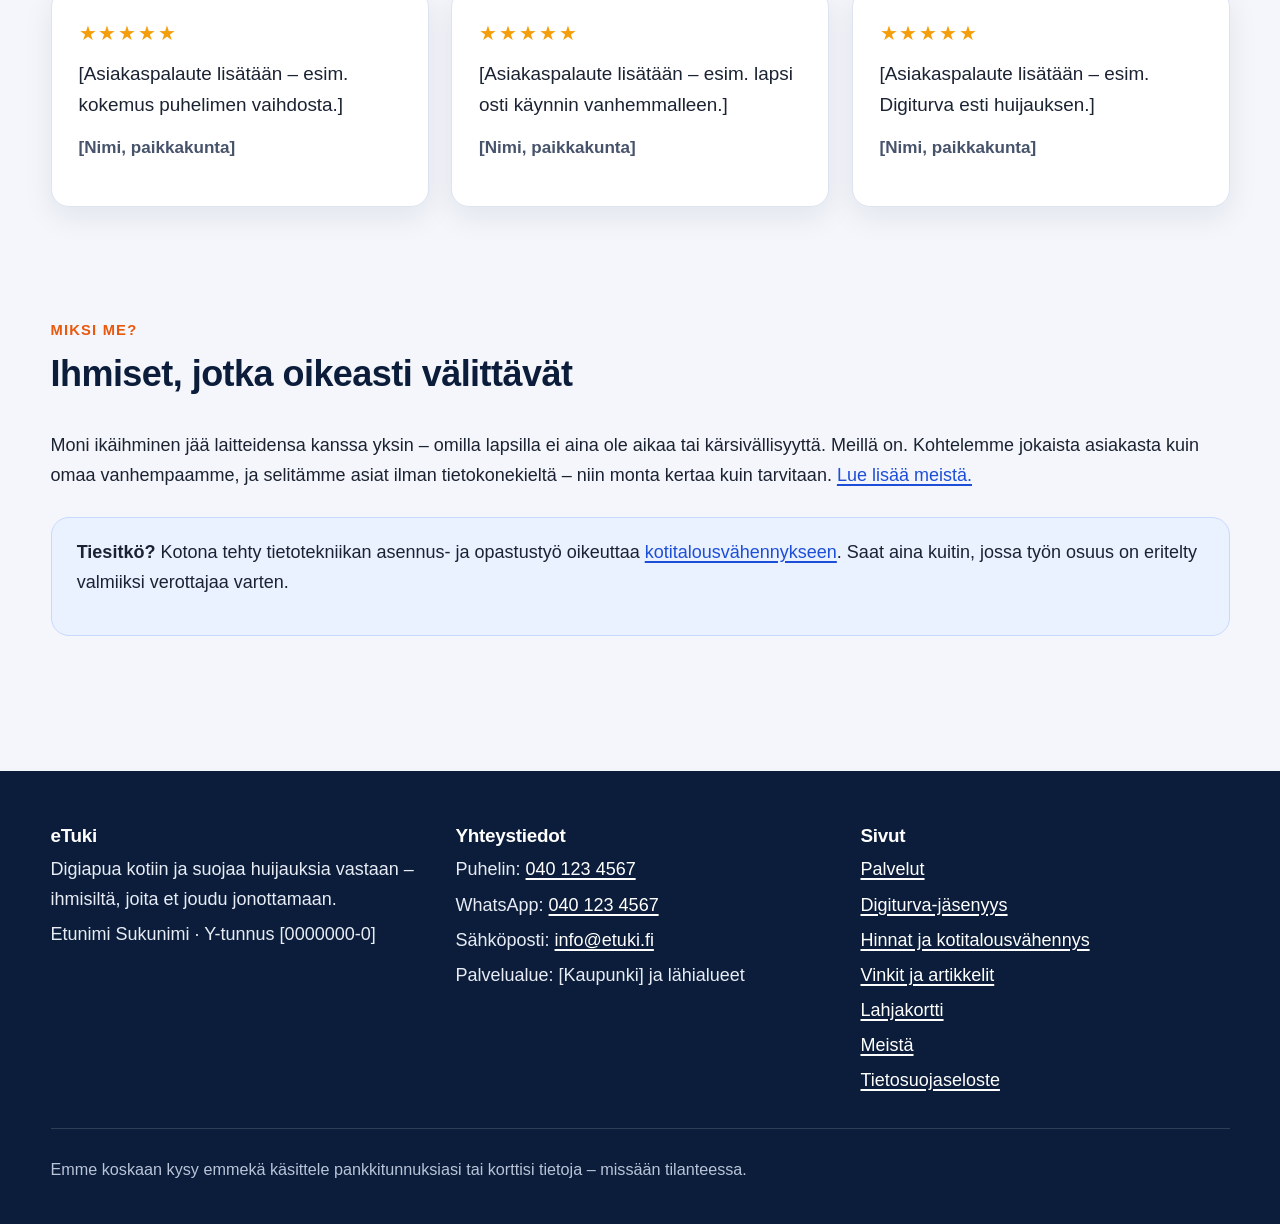
==== commit 292383be: "Selkeytä logon kirjoitusasu yhtenäiseksi (eTuki) Poistettu värierottelu (oranssi T), joka sai logon " ====
--- a/index.html
+++ b/index.html
@@ -1 +1 @@
-<!DOCTYPE html><html lang="fi"><head><meta charset="utf-8"><meta name="viewport" content="width=device-width, initial-scale=1"><title>eTuki – digiapua kotiin ja suoja huijauksia vastaan</title><meta name="description" content="Digiapua kotiisi: puhelin, netti ja TV kuntoon kiinteällä hinnalla. Digiturva-jäsenyys suojaa huijauksilta – lähetä kuvakaappaus epäilyttävästä viestistä ja saat vastauksen minuuteissa."><link rel="canonical" href="https://www.etuki.fi/"><link rel="icon" href="favicon.svg" type="image/svg+xml"><meta property="og:type" content="website"><meta property="og:locale" content="fi_FI"><meta property="og:site_name" content="eTuki"><meta property="og:title" content="eTuki – digiapua kotiin ja suoja huijauksia vastaan"><meta property="og:description" content="Digiapua kotiisi: puhelin, netti ja TV kuntoon kiinteällä hinnalla. Digiturva-jäsenyys suojaa huijauksilta – lähetä kuvakaappaus epäilyttävästä viestistä ja saat vastauksen minuuteissa."><meta property="og:image" content="https://www.etuki.fi/og-kuva.png"><meta property="og:url" content="https://www.etuki.fi/"><meta name="twitter:card" content="summary_large_image"><meta name="twitter:title" content="eTuki – digiapua kotiin ja suoja huijauksia vastaan"><meta name="twitter:description" content="Digiapua kotiisi: puhelin, netti ja TV kuntoon kiinteällä hinnalla. Digiturva-jäsenyys suojaa huijauksilta – lähetä kuvakaappaus epäilyttävästä viestistä ja saat vastauksen minuuteissa."><meta name="twitter:image" content="https://www.etuki.fi/og-kuva.png"><link rel="stylesheet" href="css/style.css"><script>document.documentElement.className+=" js";</script><script type="application/ld+json">{"@context":"https://schema.org","@type":"LocalBusiness","name":"eTuki","description":"Digiapua kotiin senioreille sekä Digiturva-jäsenyys: huijaustarkistus, etätuki ja turvallinen asiointi.","telephone":"+358401234567","email":"info@etuki.fi","areaServed":"[Kaupunki] ja lähialueet","priceRange":"€€","url":"https://www.etuki.fi/"}</script></head><body><a class="ohita" href="#sisalto">Siirry sisältöön</a><header class="ylatunniste"><div class="sisalto"><a class="logo" href="index.html"><svg viewBox="0 0 64 64" aria-hidden="true"><rect width="64" height="64" rx="14" fill="#0b1d3a"/><path d="M32 11l16 6v12c0 11-7 18-16 23-9-5-16-12-16-23V17l16-6z" fill="#1d4ed8"/><path d="M23 33l6 6 12-13" fill="none" stroke="#fff" stroke-width="4.5" stroke-linecap="round" stroke-linejoin="round"/><circle cx="49" cy="17" r="6" fill="#ea580c"/></svg> e<span style="color:#ea580c">T</span>uki</a><nav class="navigaatio" aria-label="Päävalikko"><ul><li><a href="index.html" aria-current="page">Etusivu</a></li><li><a href="palvelut.html">Palvelut</a></li><li><a href="digiturva.html">Digiturva</a></li><li><a href="hinnat.html">Hinnat</a></li><li><a href="vinkit.html">Vinkit</a></li><li><a href="lahjakortti.html">Lahjakortti</a></li><li><a href="yhteys.html">Yhteystiedot</a></li></ul></nav></div></header><main id="sisalto"><section class="hero"><div class="sisalto"><div><span class="kulmake">Digiapua ja digiturvaa · [Kaupunki] ja lähialueet</span><h1>Laitteet kuntoon kotonasi – ja suoja huijauksia vastaan</h1><p class="alaotsikko">Autamme puhelimen, netin ja television kanssa kiireettä ja selkokielellä. Digiturva-jäsenenä saat lisäksi oman huijausvahdin: lähetä kuva epäilyttävästä viestistä, ja saat vastauksen minuuteissa.</p><div class="hero-cta"><a class="nappi" href="tel:+358401234567"><svg viewBox="0 0 24 24" fill="none" stroke="currentColor" stroke-width="2" stroke-linecap="round" stroke-linejoin="round" aria-hidden="true"><path d="M22 16.92v3a2 2 0 0 1-2.18 2 19.8 19.8 0 0 1-8.63-3.07 19.5 19.5 0 0 1-6-6 19.8 19.8 0 0 1-3.07-8.67A2 2 0 0 1 4.11 2h3a2 2 0 0 1 2 1.72c.13.96.36 1.9.7 2.81a2 2 0 0 1-.45 2.11L8.09 9.91a16 16 0 0 0 6 6l1.27-1.27a2 2 0 0 1 2.11-.45c.91.34 1.85.57 2.81.7A2 2 0 0 1 22 16.92z"/></svg> Soita 040 123 4567</a><a class="nappi laidalla" href="digiturva.html">Tutustu Digiturvaan</a></div><ul class="merkit"><li>✓ Kiinteät hinnat</li><li>✓ Kotitalousvähennys</li><li>✓ Oma nimetty auttaja</li><li>✓ Ei jonoja, ei botteja</li></ul></div><div class="hero-kuva"><svg viewBox="0 0 320 320" role="img" aria-label="Puhelin ja suojakilpi"><rect x="92" y="40" width="136" height="240" rx="24" fill="#0e203f" stroke="#2a4a82" stroke-width="3"/><rect x="104" y="64" width="112" height="180" rx="10" fill="#14315f"/><circle cx="160" cy="262" r="9" fill="#2a4a82"/><g><circle cx="160" cy="150" r="64" fill="#1d4ed8"/><path d="M160 116l30 11v22c0 20-13 33-30 41-17-8-30-21-30-41v-22l30-11z" fill="#0b1d3a"/><path d="M146 150l9 9 19-20" fill="none" stroke="#fff" stroke-width="7" stroke-linecap="round" stroke-linejoin="round"/></g><circle cx="214" cy="92" r="16" fill="#ea580c"/><path d="M209 92l4 4 7-8" fill="none" stroke="#fff" stroke-width="3" stroke-linecap="round" stroke-linejoin="round"/></svg></div></div></section><section class="osio"><div class="sisalto reveal"><div class="osio-otsikko"><span class="ylarivi">Kotikäynnit</span><h2>Missä autamme?</h2><p class="haalea">Tulemme kotiisi, laitamme laitteet kuntoon ja opastamme käytön niin monta kertaa kuin tarvitaan.</p></div><ul class="korttilista"><li class="kortti"><div class="ikoni"><svg viewBox="0 0 24 24" fill="none" stroke="currentColor" stroke-width="2" stroke-linecap="round" stroke-linejoin="round" aria-hidden="true"><rect x="3" y="5" width="18" height="14" rx="2"/><polyline points="3 7 12 13 21 7"/></svg></div><h3>Uusi puhelin käyttökuntoon</h3><p class="haalea">Siirrämme kuvat, yhteystiedot ja WhatsApp-viestit vanhasta puhelimesta uuteen – mitään ei katoa.</p><span class="hinta">89 €</span></li><li class="kortti"><div class="ikoni"><svg viewBox="0 0 24 24" fill="none" stroke="currentColor" stroke-width="2" stroke-linecap="round" stroke-linejoin="round" aria-hidden="true"><path d="M5 13a10 10 0 0 1 14 0"/><path d="M8.5 16.5a5 5 0 0 1 7 0"/><line x1="12" y1="20" x2="12.01" y2="20"/><path d="M2 9a15 15 0 0 1 20 0"/></svg></div><h3>Netti ja reititin kuntoon</h3><p class="haalea">Kytkemme kuituliittymän ja reitittimen ja varmistamme, että netti toimii joka huoneessa.</p><span class="hinta">89 €</span></li><li class="kortti"><div class="ikoni"><svg viewBox="0 0 24 24" fill="none" stroke="currentColor" stroke-width="2" stroke-linecap="round" stroke-linejoin="round" aria-hidden="true"><rect x="2" y="7" width="20" height="13" rx="2"/><polyline points="8 3 12 7 16 3"/></svg></div><h3>TV-boksi ja älytelevisio</h3><p class="haalea">Asennamme TV-boksin tai uuden television ja opastamme kaukosäätimen ja suoratoistopalvelut.</p><span class="hinta">89 €</span></li><li class="kortti"><div class="ikoni"><svg viewBox="0 0 24 24" fill="none" stroke="currentColor" stroke-width="2" stroke-linecap="round" stroke-linejoin="round" aria-hidden="true"><path d="M12 22s8-4 8-10V5l-8-3-8 3v7c0 6 8 10 8 10z"/><polyline points="9 12 11 14 15 10"/></svg></div><h3>Turvakäynti</h3><p class="haalea">Laitamme tietoturvan kuntoon ja opastamme, miten huijaukset tunnistaa. <strong>Emme koskaan kysy pankkitunnuksiasi.</strong></p><span class="hinta">99 €</span></li></ul><p><a class="nappi toissijainen" href="palvelut.html">Kaikki palvelut ja hinnat</a></p></div></section><section><div class="sisalto"><div class="kaista reveal"><span class="kulmake">Uutta · eTuki Digiturva</span><h2>Epäilyttävä viesti? Älä arvaa – tarkistuta se.</h2><p>Digiturva-jäsenenä lähetät kuvakaappauksen epäilyttävästä viestistä WhatsAppilla. Tekoäly analysoi sen heti, asiantuntijamme varmistaa tuloksen, ja saat selkeän vastauksen: <strong>huijaus vai ei – ja mitä tehdä seuraavaksi.</strong></p><p>Jäsenyys alkaen 24,90 €/kk, ei sitoutumisaikaa.</p><a class="nappi" href="digiturva.html">Lue lisää Digiturvasta</a></div></div></section><section class="osio"><div class="sisalto reveal"><div class="osio-otsikko"><span class="ylarivi">Helppoa alusta loppuun</span><h2>Näin se toimii</h2></div><ol class="vaiheet"><li><h3>Soita tai jätä soittopyyntö</h3><p>Kerro omin sanoin, mikä laite kiusaa. Ei tarvitse osata termejä – sitä varten me olemme.</p></li><li><h3>Tulemme kotiisi sovittuna aikana</h3><p>Laitamme laitteet kuntoon ja opastamme käytön rauhassa. Kerromme hinnan aina etukäteen.</p></li><li><h3>Apu ei lopu käyntiin</h3><p>Jos jokin unohtuu, voit soittaa. Digiturva-jäsenenä saat tuen ja huijausvahdin jatkuvasti.</p></li></ol></div></section><section class="osio"><div class="sisalto reveal"><div class="osio-otsikko"><span class="ylarivi">Asiakkaiden ääni</span><h2>Mitä asiakkaat sanovat</h2></div><div class="huomio varoitus"><p><strong>Huom:</strong> alla on esimerkkimuotoilu. Oikeat, asiakkaiden luvalla julkaistavat palautteet lisätään tähän myöhemmin.</p></div><div class="palautteet"><div class="palaute"><div class="tahdet" aria-label="5 / 5 tähteä">★★★★★</div><blockquote>[Asiakaspalaute lisätään – esim. kokemus puhelimen vaihdosta.]</blockquote><p class="nimi">[Nimi, paikkakunta]</p></div><div class="palaute"><div class="tahdet" aria-label="5 / 5 tähteä">★★★★★</div><blockquote>[Asiakaspalaute lisätään – esim. lapsi osti käynnin vanhemmalleen.]</blockquote><p class="nimi">[Nimi, paikkakunta]</p></div><div class="palaute"><div class="tahdet" aria-label="5 / 5 tähteä">★★★★★</div><blockquote>[Asiakaspalaute lisätään – esim. Digiturva esti huijauksen.]</blockquote><p class="nimi">[Nimi, paikkakunta]</p></div></div></div></section><section class="osio"><div class="sisalto reveal"><div class="osio-otsikko"><span class="ylarivi">Miksi me?</span><h2>Ihmiset, jotka oikeasti välittävät</h2></div><p>Moni ikäihminen jää laitteidensa kanssa yksin – omilla lapsilla ei aina ole aikaa tai kärsivällisyyttä. Meillä on. Kohtelemme jokaista asiakasta kuin omaa vanhempaamme, ja selitämme asiat ilman tietokonekieltä – niin monta kertaa kuin tarvitaan. <a href="meista.html">Lue lisää meistä.</a></p><div class="huomio"><p><strong>Tiesitkö?</strong> Kotona tehty tietotekniikan asennus- ja opastustyö oikeuttaa <a href="hinnat.html">kotitalousvähennykseen</a>. Saat aina kuitin, jossa työn osuus on eritelty valmiiksi verottajaa varten.</p></div></div></section></main><footer class="alatunniste"><div class="sisalto"><div class="sarakkeet"><div><h3>eTuki</h3><p>Digiapua kotiin ja suojaa huijauksia vastaan – ihmisiltä, joita et joudu jonottamaan.</p><p>Etunimi Sukunimi · Y-tunnus [0000000-0]</p></div><div><h3>Yhteystiedot</h3><p>Puhelin: <a href="tel:+358401234567">040 123 4567</a></p><p>WhatsApp: <a href="https://wa.me/358401234567?text=Hei%2C%20haluaisin%20tarkistuttaa%20ep%C3%A4ilytt%C3%A4v%C3%A4n%20viestin.">040 123 4567</a></p><p>Sähköposti: <a href="mailto:info@etuki.fi">info@etuki.fi</a></p><p>Palvelualue: [Kaupunki] ja lähialueet</p></div><div><h3>Sivut</h3><ul><li><a href="palvelut.html">Palvelut</a></li><li><a href="digiturva.html">Digiturva-jäsenyys</a></li><li><a href="hinnat.html">Hinnat ja kotitalousvähennys</a></li><li><a href="vinkit.html">Vinkit ja artikkelit</a></li><li><a href="lahjakortti.html">Lahjakortti</a></li><li><a href="meista.html">Meistä</a></li><li><a href="tietosuoja.html">Tietosuojaseloste</a></li></ul></div></div><p class="pohja">Emme koskaan kysy emmekä käsittele pankkitunnuksiasi tai korttisi tietoja – missään tilanteessa.</p></div></footer><div class="soita-palkki"><a href="tel:+358401234567" class="nappi"><svg viewBox="0 0 24 24" fill="none" stroke="currentColor" stroke-width="2" stroke-linecap="round" stroke-linejoin="round" aria-hidden="true"><path d="M22 16.92v3a2 2 0 0 1-2.18 2 19.8 19.8 0 0 1-8.63-3.07 19.5 19.5 0 0 1-6-6 19.8 19.8 0 0 1-3.07-8.67A2 2 0 0 1 4.11 2h3a2 2 0 0 1 2 1.72c.13.96.36 1.9.7 2.81a2 2 0 0 1-.45 2.11L8.09 9.91a16 16 0 0 0 6 6l1.27-1.27a2 2 0 0 1 2.11-.45c.91.34 1.85.57 2.81.7A2 2 0 0 1 22 16.92z"/></svg> Soita 040 123 4567</a></div><script src="js/main.js" defer></script></body></html>+<!DOCTYPE html><html lang="fi"><head><meta charset="utf-8"><meta name="viewport" content="width=device-width, initial-scale=1"><title>eTuki – digiapua kotiin ja suoja huijauksia vastaan</title><meta name="description" content="Digiapua kotiisi: puhelin, netti ja TV kuntoon kiinteällä hinnalla. Digiturva-jäsenyys suojaa huijauksilta – lähetä kuvakaappaus epäilyttävästä viestistä ja saat vastauksen minuuteissa."><link rel="canonical" href="https://www.etuki.fi/"><link rel="icon" href="favicon.svg" type="image/svg+xml"><meta property="og:type" content="website"><meta property="og:locale" content="fi_FI"><meta property="og:site_name" content="eTuki"><meta property="og:title" content="eTuki – digiapua kotiin ja suoja huijauksia vastaan"><meta property="og:description" content="Digiapua kotiisi: puhelin, netti ja TV kuntoon kiinteällä hinnalla. Digiturva-jäsenyys suojaa huijauksilta – lähetä kuvakaappaus epäilyttävästä viestistä ja saat vastauksen minuuteissa."><meta property="og:image" content="https://www.etuki.fi/og-kuva.png"><meta property="og:url" content="https://www.etuki.fi/"><meta name="twitter:card" content="summary_large_image"><meta name="twitter:title" content="eTuki – digiapua kotiin ja suoja huijauksia vastaan"><meta name="twitter:description" content="Digiapua kotiisi: puhelin, netti ja TV kuntoon kiinteällä hinnalla. Digiturva-jäsenyys suojaa huijauksilta – lähetä kuvakaappaus epäilyttävästä viestistä ja saat vastauksen minuuteissa."><meta name="twitter:image" content="https://www.etuki.fi/og-kuva.png"><link rel="stylesheet" href="css/style.css"><script>document.documentElement.className+=" js";</script><script type="application/ld+json">{"@context":"https://schema.org","@type":"LocalBusiness","name":"eTuki","description":"Digiapua kotiin senioreille sekä Digiturva-jäsenyys: huijaustarkistus, etätuki ja turvallinen asiointi.","telephone":"+358401234567","email":"info@etuki.fi","areaServed":"[Kaupunki] ja lähialueet","priceRange":"€€","url":"https://www.etuki.fi/"}</script></head><body><a class="ohita" href="#sisalto">Siirry sisältöön</a><header class="ylatunniste"><div class="sisalto"><a class="logo" href="index.html"><svg viewBox="0 0 64 64" aria-hidden="true"><rect width="64" height="64" rx="14" fill="#0b1d3a"/><path d="M32 11l16 6v12c0 11-7 18-16 23-9-5-16-12-16-23V17l16-6z" fill="#1d4ed8"/><path d="M23 33l6 6 12-13" fill="none" stroke="#fff" stroke-width="4.5" stroke-linecap="round" stroke-linejoin="round"/><circle cx="49" cy="17" r="6" fill="#ea580c"/></svg><span class="merkkiteksti">eTuki</span></a><nav class="navigaatio" aria-label="Päävalikko"><ul><li><a href="index.html" aria-current="page">Etusivu</a></li><li><a href="palvelut.html">Palvelut</a></li><li><a href="digiturva.html">Digiturva</a></li><li><a href="hinnat.html">Hinnat</a></li><li><a href="vinkit.html">Vinkit</a></li><li><a href="lahjakortti.html">Lahjakortti</a></li><li><a href="yhteys.html">Yhteystiedot</a></li></ul></nav></div></header><main id="sisalto"><section class="hero"><div class="sisalto"><div><span class="kulmake">Digiapua ja digiturvaa · [Kaupunki] ja lähialueet</span><h1>Laitteet kuntoon kotonasi – ja suoja huijauksia vastaan</h1><p class="alaotsikko">Autamme puhelimen, netin ja television kanssa kiireettä ja selkokielellä. Digiturva-jäsenenä saat lisäksi oman huijausvahdin: lähetä kuva epäilyttävästä viestistä, ja saat vastauksen minuuteissa.</p><div class="hero-cta"><a class="nappi" href="tel:+358401234567"><svg viewBox="0 0 24 24" fill="none" stroke="currentColor" stroke-width="2" stroke-linecap="round" stroke-linejoin="round" aria-hidden="true"><path d="M22 16.92v3a2 2 0 0 1-2.18 2 19.8 19.8 0 0 1-8.63-3.07 19.5 19.5 0 0 1-6-6 19.8 19.8 0 0 1-3.07-8.67A2 2 0 0 1 4.11 2h3a2 2 0 0 1 2 1.72c.13.96.36 1.9.7 2.81a2 2 0 0 1-.45 2.11L8.09 9.91a16 16 0 0 0 6 6l1.27-1.27a2 2 0 0 1 2.11-.45c.91.34 1.85.57 2.81.7A2 2 0 0 1 22 16.92z"/></svg> Soita 040 123 4567</a><a class="nappi laidalla" href="digiturva.html">Tutustu Digiturvaan</a></div><ul class="merkit"><li>✓ Kiinteät hinnat</li><li>✓ Kotitalousvähennys</li><li>✓ Oma nimetty auttaja</li><li>✓ Ei jonoja, ei botteja</li></ul></div><div class="hero-kuva"><svg viewBox="0 0 320 320" role="img" aria-label="Puhelin ja suojakilpi"><rect x="92" y="40" width="136" height="240" rx="24" fill="#0e203f" stroke="#2a4a82" stroke-width="3"/><rect x="104" y="64" width="112" height="180" rx="10" fill="#14315f"/><circle cx="160" cy="262" r="9" fill="#2a4a82"/><g><circle cx="160" cy="150" r="64" fill="#1d4ed8"/><path d="M160 116l30 11v22c0 20-13 33-30 41-17-8-30-21-30-41v-22l30-11z" fill="#0b1d3a"/><path d="M146 150l9 9 19-20" fill="none" stroke="#fff" stroke-width="7" stroke-linecap="round" stroke-linejoin="round"/></g><circle cx="214" cy="92" r="16" fill="#ea580c"/><path d="M209 92l4 4 7-8" fill="none" stroke="#fff" stroke-width="3" stroke-linecap="round" stroke-linejoin="round"/></svg></div></div></section><section class="osio"><div class="sisalto reveal"><div class="osio-otsikko"><span class="ylarivi">Kotikäynnit</span><h2>Missä autamme?</h2><p class="haalea">Tulemme kotiisi, laitamme laitteet kuntoon ja opastamme käytön niin monta kertaa kuin tarvitaan.</p></div><ul class="korttilista"><li class="kortti"><div class="ikoni"><svg viewBox="0 0 24 24" fill="none" stroke="currentColor" stroke-width="2" stroke-linecap="round" stroke-linejoin="round" aria-hidden="true"><rect x="3" y="5" width="18" height="14" rx="2"/><polyline points="3 7 12 13 21 7"/></svg></div><h3>Uusi puhelin käyttökuntoon</h3><p class="haalea">Siirrämme kuvat, yhteystiedot ja WhatsApp-viestit vanhasta puhelimesta uuteen – mitään ei katoa.</p><span class="hinta">89 €</span></li><li class="kortti"><div class="ikoni"><svg viewBox="0 0 24 24" fill="none" stroke="currentColor" stroke-width="2" stroke-linecap="round" stroke-linejoin="round" aria-hidden="true"><path d="M5 13a10 10 0 0 1 14 0"/><path d="M8.5 16.5a5 5 0 0 1 7 0"/><line x1="12" y1="20" x2="12.01" y2="20"/><path d="M2 9a15 15 0 0 1 20 0"/></svg></div><h3>Netti ja reititin kuntoon</h3><p class="haalea">Kytkemme kuituliittymän ja reitittimen ja varmistamme, että netti toimii joka huoneessa.</p><span class="hinta">89 €</span></li><li class="kortti"><div class="ikoni"><svg viewBox="0 0 24 24" fill="none" stroke="currentColor" stroke-width="2" stroke-linecap="round" stroke-linejoin="round" aria-hidden="true"><rect x="2" y="7" width="20" height="13" rx="2"/><polyline points="8 3 12 7 16 3"/></svg></div><h3>TV-boksi ja älytelevisio</h3><p class="haalea">Asennamme TV-boksin tai uuden television ja opastamme kaukosäätimen ja suoratoistopalvelut.</p><span class="hinta">89 €</span></li><li class="kortti"><div class="ikoni"><svg viewBox="0 0 24 24" fill="none" stroke="currentColor" stroke-width="2" stroke-linecap="round" stroke-linejoin="round" aria-hidden="true"><path d="M12 22s8-4 8-10V5l-8-3-8 3v7c0 6 8 10 8 10z"/><polyline points="9 12 11 14 15 10"/></svg></div><h3>Turvakäynti</h3><p class="haalea">Laitamme tietoturvan kuntoon ja opastamme, miten huijaukset tunnistaa. <strong>Emme koskaan kysy pankkitunnuksiasi.</strong></p><span class="hinta">99 €</span></li></ul><p><a class="nappi toissijainen" href="palvelut.html">Kaikki palvelut ja hinnat</a></p></div></section><section><div class="sisalto"><div class="kaista reveal"><span class="kulmake">Uutta · eTuki Digiturva</span><h2>Epäilyttävä viesti? Älä arvaa – tarkistuta se.</h2><p>Digiturva-jäsenenä lähetät kuvakaappauksen epäilyttävästä viestistä WhatsAppilla. Tekoäly analysoi sen heti, asiantuntijamme varmistaa tuloksen, ja saat selkeän vastauksen: <strong>huijaus vai ei – ja mitä tehdä seuraavaksi.</strong></p><p>Jäsenyys alkaen 24,90 €/kk, ei sitoutumisaikaa.</p><a class="nappi" href="digiturva.html">Lue lisää Digiturvasta</a></div></div></section><section class="osio"><div class="sisalto reveal"><div class="osio-otsikko"><span class="ylarivi">Helppoa alusta loppuun</span><h2>Näin se toimii</h2></div><ol class="vaiheet"><li><h3>Soita tai jätä soittopyyntö</h3><p>Kerro omin sanoin, mikä laite kiusaa. Ei tarvitse osata termejä – sitä varten me olemme.</p></li><li><h3>Tulemme kotiisi sovittuna aikana</h3><p>Laitamme laitteet kuntoon ja opastamme käytön rauhassa. Kerromme hinnan aina etukäteen.</p></li><li><h3>Apu ei lopu käyntiin</h3><p>Jos jokin unohtuu, voit soittaa. Digiturva-jäsenenä saat tuen ja huijausvahdin jatkuvasti.</p></li></ol></div></section><section class="osio"><div class="sisalto reveal"><div class="osio-otsikko"><span class="ylarivi">Asiakkaiden ääni</span><h2>Mitä asiakkaat sanovat</h2></div><div class="huomio varoitus"><p><strong>Huom:</strong> alla on esimerkkimuotoilu. Oikeat, asiakkaiden luvalla julkaistavat palautteet lisätään tähän myöhemmin.</p></div><div class="palautteet"><div class="palaute"><div class="tahdet" aria-label="5 / 5 tähteä">★★★★★</div><blockquote>[Asiakaspalaute lisätään – esim. kokemus puhelimen vaihdosta.]</blockquote><p class="nimi">[Nimi, paikkakunta]</p></div><div class="palaute"><div class="tahdet" aria-label="5 / 5 tähteä">★★★★★</div><blockquote>[Asiakaspalaute lisätään – esim. lapsi osti käynnin vanhemmalleen.]</blockquote><p class="nimi">[Nimi, paikkakunta]</p></div><div class="palaute"><div class="tahdet" aria-label="5 / 5 tähteä">★★★★★</div><blockquote>[Asiakaspalaute lisätään – esim. Digiturva esti huijauksen.]</blockquote><p class="nimi">[Nimi, paikkakunta]</p></div></div></div></section><section class="osio"><div class="sisalto reveal"><div class="osio-otsikko"><span class="ylarivi">Miksi me?</span><h2>Ihmiset, jotka oikeasti välittävät</h2></div><p>Moni ikäihminen jää laitteidensa kanssa yksin – omilla lapsilla ei aina ole aikaa tai kärsivällisyyttä. Meillä on. Kohtelemme jokaista asiakasta kuin omaa vanhempaamme, ja selitämme asiat ilman tietokonekieltä – niin monta kertaa kuin tarvitaan. <a href="meista.html">Lue lisää meistä.</a></p><div class="huomio"><p><strong>Tiesitkö?</strong> Kotona tehty tietotekniikan asennus- ja opastustyö oikeuttaa <a href="hinnat.html">kotitalousvähennykseen</a>. Saat aina kuitin, jossa työn osuus on eritelty valmiiksi verottajaa varten.</p></div></div></section></main><footer class="alatunniste"><div class="sisalto"><div class="sarakkeet"><div><h3>eTuki</h3><p>Digiapua kotiin ja suojaa huijauksia vastaan – ihmisiltä, joita et joudu jonottamaan.</p><p>Etunimi Sukunimi · Y-tunnus [0000000-0]</p></div><div><h3>Yhteystiedot</h3><p>Puhelin: <a href="tel:+358401234567">040 123 4567</a></p><p>WhatsApp: <a href="https://wa.me/358401234567?text=Hei%2C%20haluaisin%20tarkistuttaa%20ep%C3%A4ilytt%C3%A4v%C3%A4n%20viestin.">040 123 4567</a></p><p>Sähköposti: <a href="mailto:info@etuki.fi">info@etuki.fi</a></p><p>Palvelualue: [Kaupunki] ja lähialueet</p></div><div><h3>Sivut</h3><ul><li><a href="palvelut.html">Palvelut</a></li><li><a href="digiturva.html">Digiturva-jäsenyys</a></li><li><a href="hinnat.html">Hinnat ja kotitalousvähennys</a></li><li><a href="vinkit.html">Vinkit ja artikkelit</a></li><li><a href="lahjakortti.html">Lahjakortti</a></li><li><a href="meista.html">Meistä</a></li><li><a href="tietosuoja.html">Tietosuojaseloste</a></li></ul></div></div><p class="pohja">Emme koskaan kysy emmekä käsittele pankkitunnuksiasi tai korttisi tietoja – missään tilanteessa.</p></div></footer><div class="soita-palkki"><a href="tel:+358401234567" class="nappi"><svg viewBox="0 0 24 24" fill="none" stroke="currentColor" stroke-width="2" stroke-linecap="round" stroke-linejoin="round" aria-hidden="true"><path d="M22 16.92v3a2 2 0 0 1-2.18 2 19.8 19.8 0 0 1-8.63-3.07 19.5 19.5 0 0 1-6-6 19.8 19.8 0 0 1-3.07-8.67A2 2 0 0 1 4.11 2h3a2 2 0 0 1 2 1.72c.13.96.36 1.9.7 2.81a2 2 0 0 1-.45 2.11L8.09 9.91a16 16 0 0 0 6 6l1.27-1.27a2 2 0 0 1 2.11-.45c.91.34 1.85.57 2.81.7A2 2 0 0 1 22 16.92z"/></svg> Soita 040 123 4567</a></div><script src="js/main.js" defer></script></body></html>
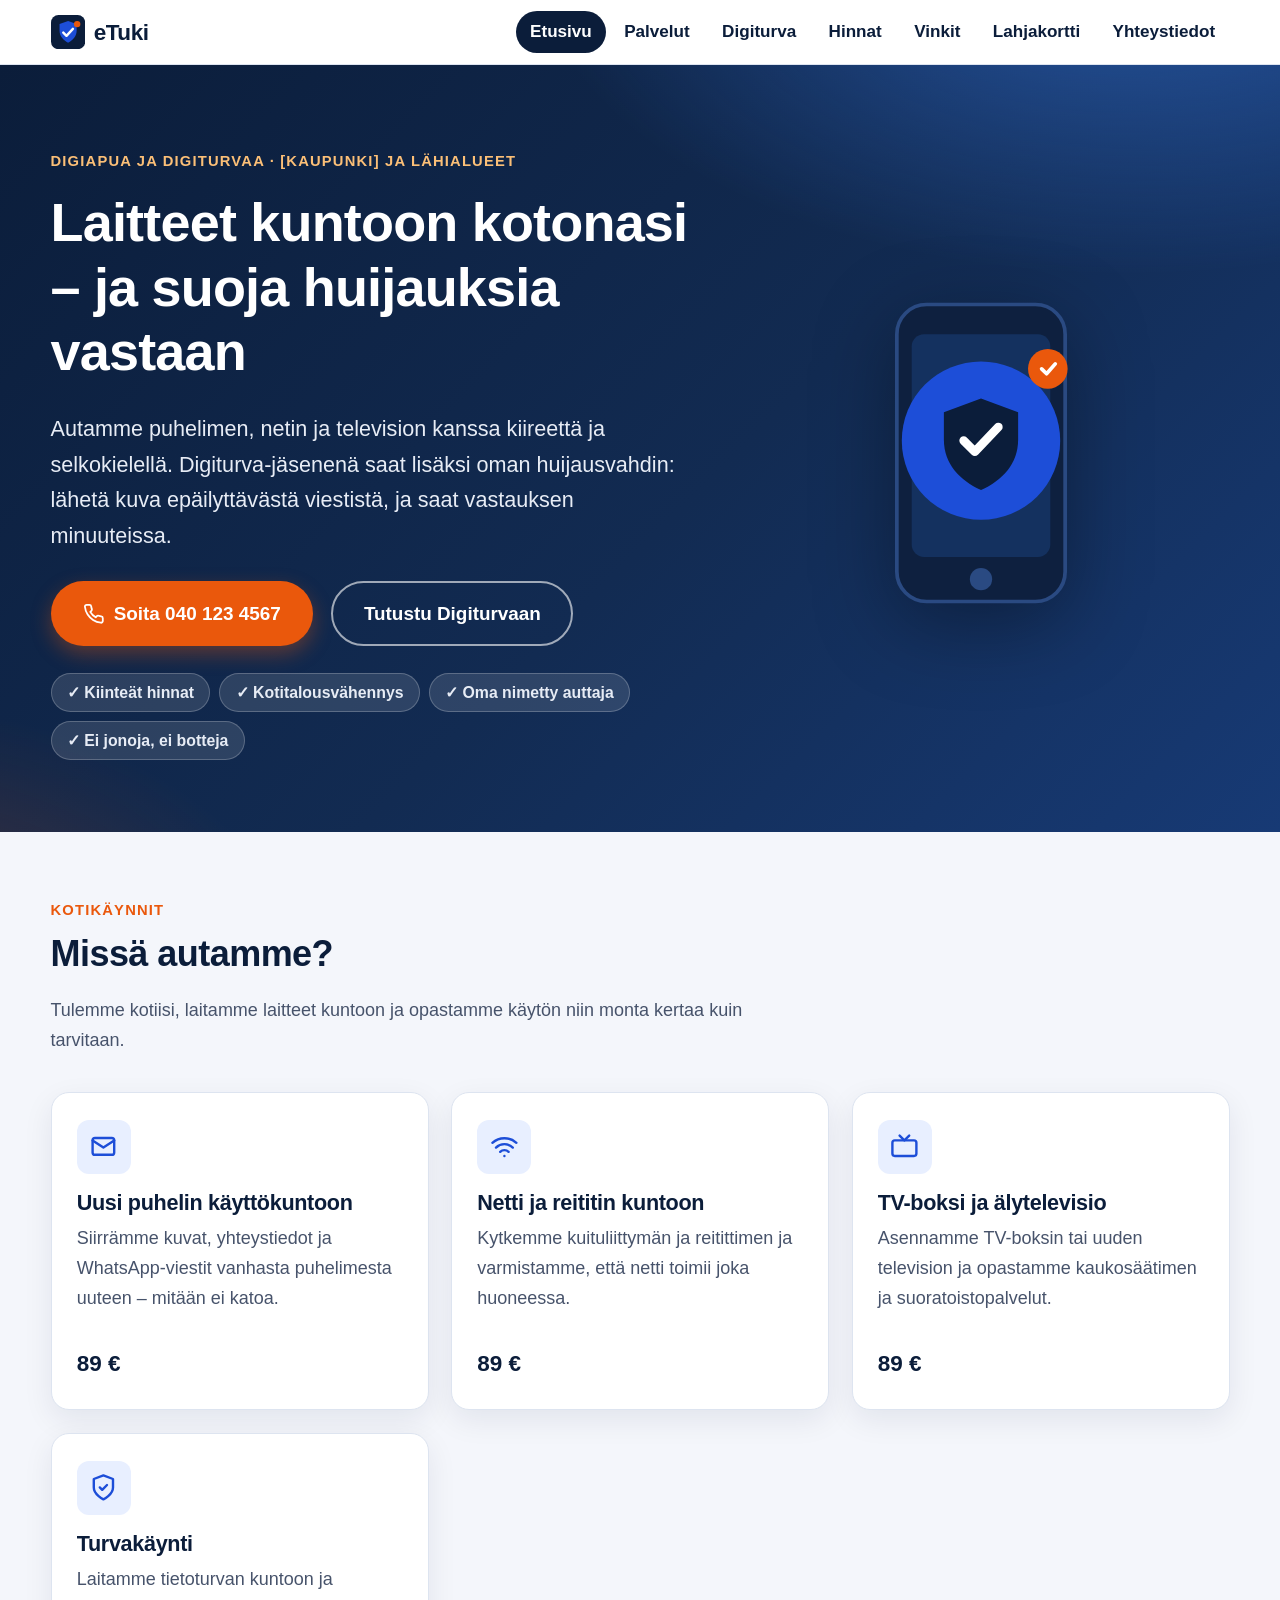
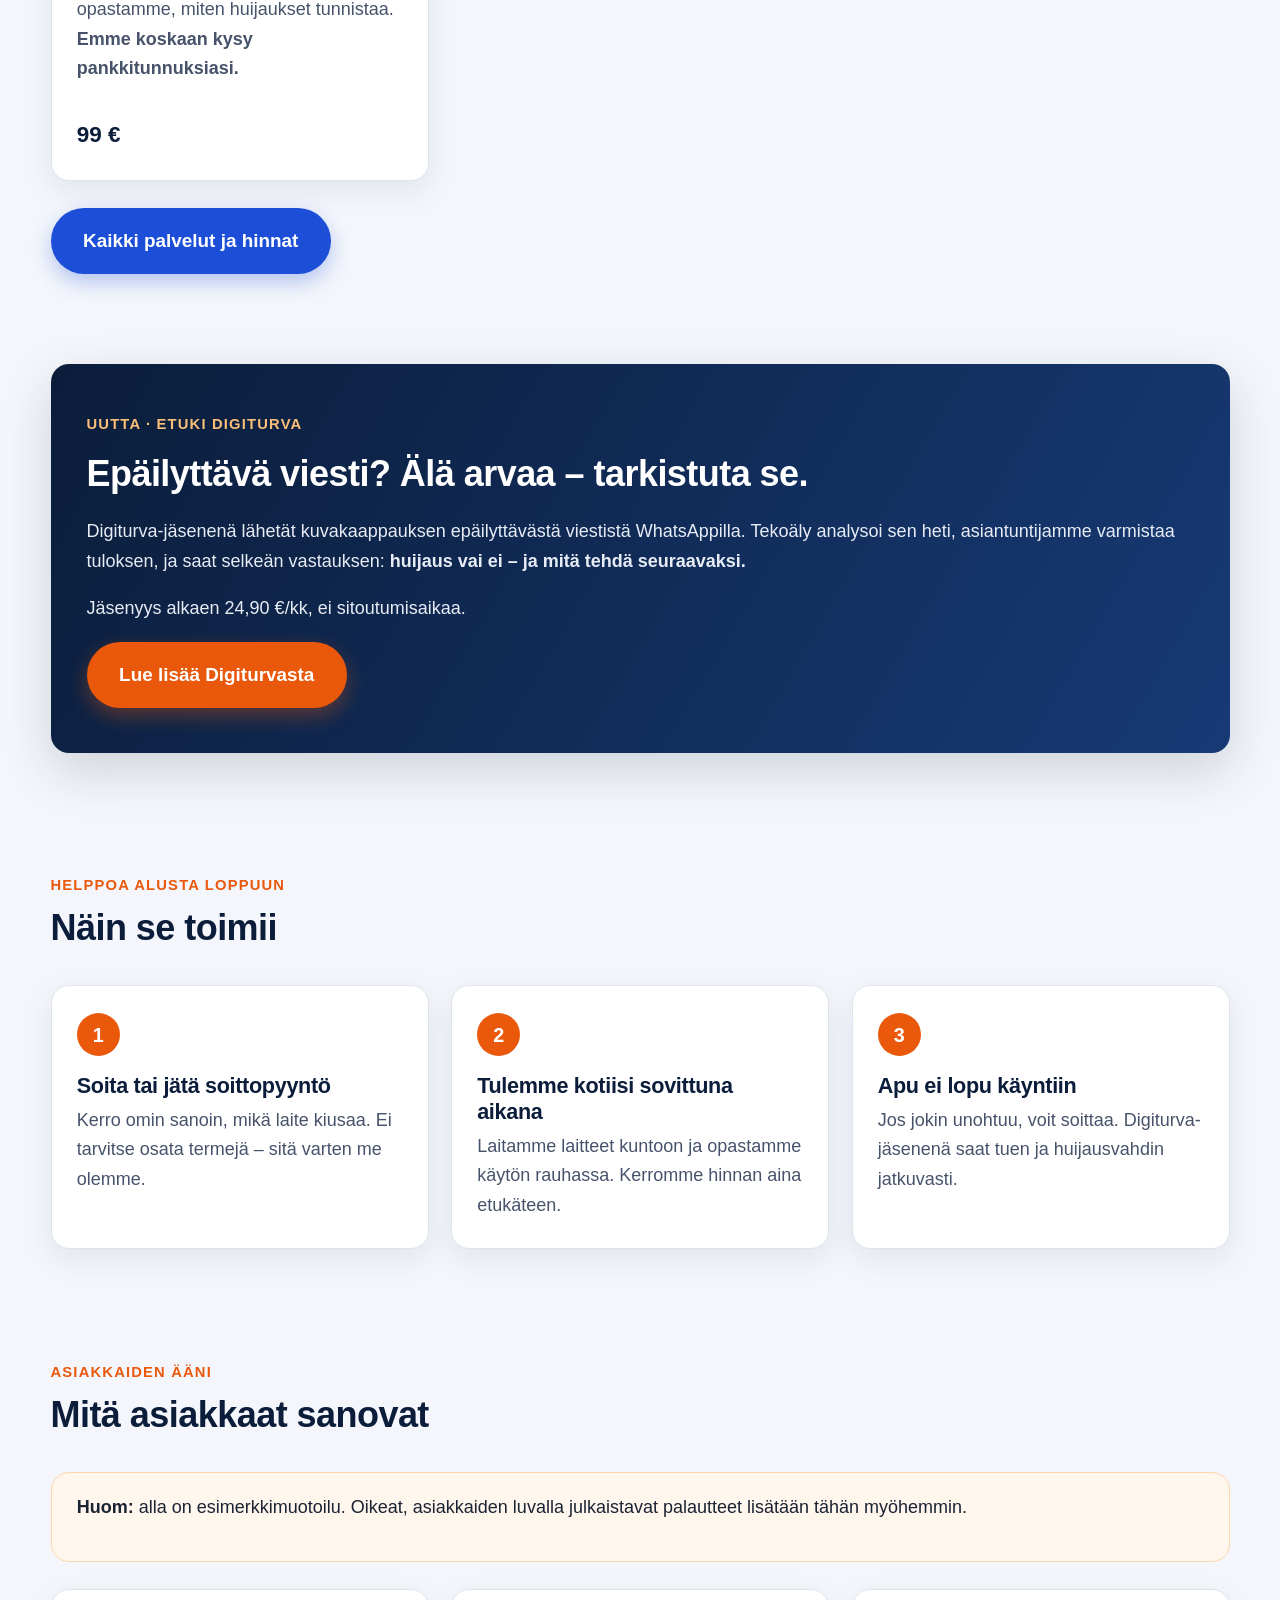
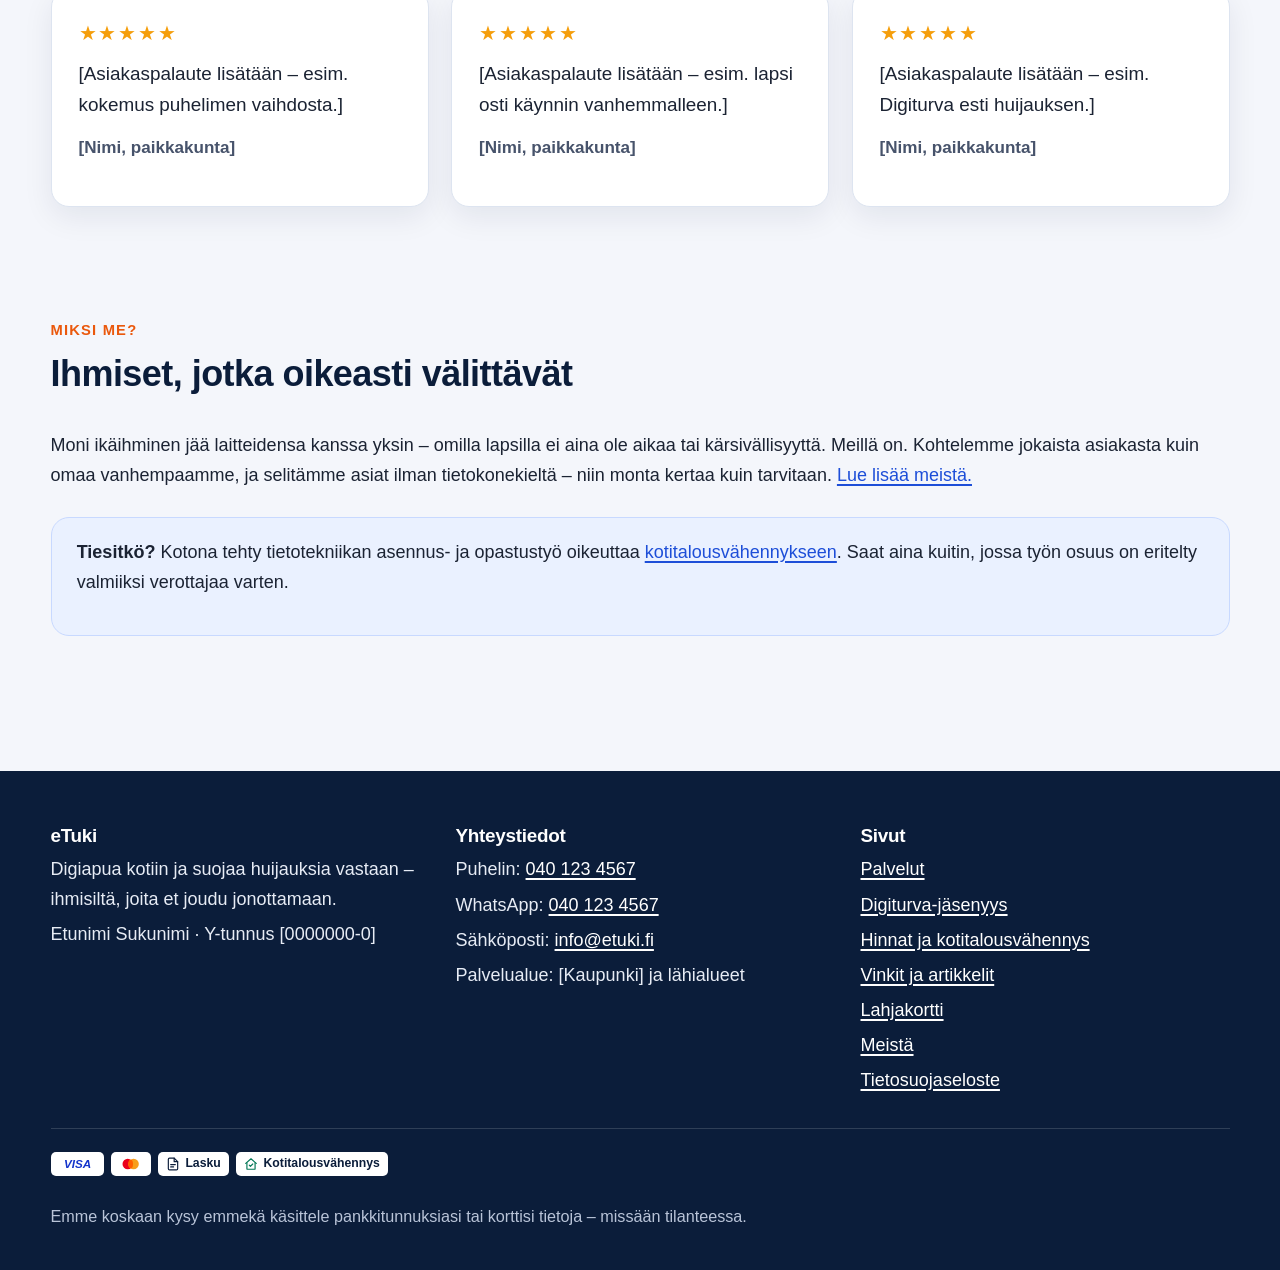
==== commit db99d5d6: "Lisää maksu- ja luottamusmerkit alatunnisteeseen Footeriin "Maksutavat"-rivi neljällä itse-hostatull" ====
--- a/index.html
+++ b/index.html
@@ -1 +1 @@
-<!DOCTYPE html><html lang="fi"><head><meta charset="utf-8"><meta name="viewport" content="width=device-width, initial-scale=1"><title>eTuki – digiapua kotiin ja suoja huijauksia vastaan</title><meta name="description" content="Digiapua kotiisi: puhelin, netti ja TV kuntoon kiinteällä hinnalla. Digiturva-jäsenyys suojaa huijauksilta – lähetä kuvakaappaus epäilyttävästä viestistä ja saat vastauksen minuuteissa."><link rel="canonical" href="https://www.etuki.fi/"><link rel="icon" href="favicon.svg" type="image/svg+xml"><meta property="og:type" content="website"><meta property="og:locale" content="fi_FI"><meta property="og:site_name" content="eTuki"><meta property="og:title" content="eTuki – digiapua kotiin ja suoja huijauksia vastaan"><meta property="og:description" content="Digiapua kotiisi: puhelin, netti ja TV kuntoon kiinteällä hinnalla. Digiturva-jäsenyys suojaa huijauksilta – lähetä kuvakaappaus epäilyttävästä viestistä ja saat vastauksen minuuteissa."><meta property="og:image" content="https://www.etuki.fi/og-kuva.png"><meta property="og:url" content="https://www.etuki.fi/"><meta name="twitter:card" content="summary_large_image"><meta name="twitter:title" content="eTuki – digiapua kotiin ja suoja huijauksia vastaan"><meta name="twitter:description" content="Digiapua kotiisi: puhelin, netti ja TV kuntoon kiinteällä hinnalla. Digiturva-jäsenyys suojaa huijauksilta – lähetä kuvakaappaus epäilyttävästä viestistä ja saat vastauksen minuuteissa."><meta name="twitter:image" content="https://www.etuki.fi/og-kuva.png"><link rel="stylesheet" href="css/style.css"><script>document.documentElement.className+=" js";</script><script type="application/ld+json">{"@context":"https://schema.org","@type":"LocalBusiness","name":"eTuki","description":"Digiapua kotiin senioreille sekä Digiturva-jäsenyys: huijaustarkistus, etätuki ja turvallinen asiointi.","telephone":"+358401234567","email":"info@etuki.fi","areaServed":"[Kaupunki] ja lähialueet","priceRange":"€€","url":"https://www.etuki.fi/"}</script></head><body><a class="ohita" href="#sisalto">Siirry sisältöön</a><header class="ylatunniste"><div class="sisalto"><a class="logo" href="index.html"><svg viewBox="0 0 64 64" aria-hidden="true"><rect width="64" height="64" rx="14" fill="#0b1d3a"/><path d="M32 11l16 6v12c0 11-7 18-16 23-9-5-16-12-16-23V17l16-6z" fill="#1d4ed8"/><path d="M23 33l6 6 12-13" fill="none" stroke="#fff" stroke-width="4.5" stroke-linecap="round" stroke-linejoin="round"/><circle cx="49" cy="17" r="6" fill="#ea580c"/></svg><span class="merkkiteksti">eTuki</span></a><nav class="navigaatio" aria-label="Päävalikko"><ul><li><a href="index.html" aria-current="page">Etusivu</a></li><li><a href="palvelut.html">Palvelut</a></li><li><a href="digiturva.html">Digiturva</a></li><li><a href="hinnat.html">Hinnat</a></li><li><a href="vinkit.html">Vinkit</a></li><li><a href="lahjakortti.html">Lahjakortti</a></li><li><a href="yhteys.html">Yhteystiedot</a></li></ul></nav></div></header><main id="sisalto"><section class="hero"><div class="sisalto"><div><span class="kulmake">Digiapua ja digiturvaa · [Kaupunki] ja lähialueet</span><h1>Laitteet kuntoon kotonasi – ja suoja huijauksia vastaan</h1><p class="alaotsikko">Autamme puhelimen, netin ja television kanssa kiireettä ja selkokielellä. Digiturva-jäsenenä saat lisäksi oman huijausvahdin: lähetä kuva epäilyttävästä viestistä, ja saat vastauksen minuuteissa.</p><div class="hero-cta"><a class="nappi" href="tel:+358401234567"><svg viewBox="0 0 24 24" fill="none" stroke="currentColor" stroke-width="2" stroke-linecap="round" stroke-linejoin="round" aria-hidden="true"><path d="M22 16.92v3a2 2 0 0 1-2.18 2 19.8 19.8 0 0 1-8.63-3.07 19.5 19.5 0 0 1-6-6 19.8 19.8 0 0 1-3.07-8.67A2 2 0 0 1 4.11 2h3a2 2 0 0 1 2 1.72c.13.96.36 1.9.7 2.81a2 2 0 0 1-.45 2.11L8.09 9.91a16 16 0 0 0 6 6l1.27-1.27a2 2 0 0 1 2.11-.45c.91.34 1.85.57 2.81.7A2 2 0 0 1 22 16.92z"/></svg> Soita 040 123 4567</a><a class="nappi laidalla" href="digiturva.html">Tutustu Digiturvaan</a></div><ul class="merkit"><li>✓ Kiinteät hinnat</li><li>✓ Kotitalousvähennys</li><li>✓ Oma nimetty auttaja</li><li>✓ Ei jonoja, ei botteja</li></ul></div><div class="hero-kuva"><svg viewBox="0 0 320 320" role="img" aria-label="Puhelin ja suojakilpi"><rect x="92" y="40" width="136" height="240" rx="24" fill="#0e203f" stroke="#2a4a82" stroke-width="3"/><rect x="104" y="64" width="112" height="180" rx="10" fill="#14315f"/><circle cx="160" cy="262" r="9" fill="#2a4a82"/><g><circle cx="160" cy="150" r="64" fill="#1d4ed8"/><path d="M160 116l30 11v22c0 20-13 33-30 41-17-8-30-21-30-41v-22l30-11z" fill="#0b1d3a"/><path d="M146 150l9 9 19-20" fill="none" stroke="#fff" stroke-width="7" stroke-linecap="round" stroke-linejoin="round"/></g><circle cx="214" cy="92" r="16" fill="#ea580c"/><path d="M209 92l4 4 7-8" fill="none" stroke="#fff" stroke-width="3" stroke-linecap="round" stroke-linejoin="round"/></svg></div></div></section><section class="osio"><div class="sisalto reveal"><div class="osio-otsikko"><span class="ylarivi">Kotikäynnit</span><h2>Missä autamme?</h2><p class="haalea">Tulemme kotiisi, laitamme laitteet kuntoon ja opastamme käytön niin monta kertaa kuin tarvitaan.</p></div><ul class="korttilista"><li class="kortti"><div class="ikoni"><svg viewBox="0 0 24 24" fill="none" stroke="currentColor" stroke-width="2" stroke-linecap="round" stroke-linejoin="round" aria-hidden="true"><rect x="3" y="5" width="18" height="14" rx="2"/><polyline points="3 7 12 13 21 7"/></svg></div><h3>Uusi puhelin käyttökuntoon</h3><p class="haalea">Siirrämme kuvat, yhteystiedot ja WhatsApp-viestit vanhasta puhelimesta uuteen – mitään ei katoa.</p><span class="hinta">89 €</span></li><li class="kortti"><div class="ikoni"><svg viewBox="0 0 24 24" fill="none" stroke="currentColor" stroke-width="2" stroke-linecap="round" stroke-linejoin="round" aria-hidden="true"><path d="M5 13a10 10 0 0 1 14 0"/><path d="M8.5 16.5a5 5 0 0 1 7 0"/><line x1="12" y1="20" x2="12.01" y2="20"/><path d="M2 9a15 15 0 0 1 20 0"/></svg></div><h3>Netti ja reititin kuntoon</h3><p class="haalea">Kytkemme kuituliittymän ja reitittimen ja varmistamme, että netti toimii joka huoneessa.</p><span class="hinta">89 €</span></li><li class="kortti"><div class="ikoni"><svg viewBox="0 0 24 24" fill="none" stroke="currentColor" stroke-width="2" stroke-linecap="round" stroke-linejoin="round" aria-hidden="true"><rect x="2" y="7" width="20" height="13" rx="2"/><polyline points="8 3 12 7 16 3"/></svg></div><h3>TV-boksi ja älytelevisio</h3><p class="haalea">Asennamme TV-boksin tai uuden television ja opastamme kaukosäätimen ja suoratoistopalvelut.</p><span class="hinta">89 €</span></li><li class="kortti"><div class="ikoni"><svg viewBox="0 0 24 24" fill="none" stroke="currentColor" stroke-width="2" stroke-linecap="round" stroke-linejoin="round" aria-hidden="true"><path d="M12 22s8-4 8-10V5l-8-3-8 3v7c0 6 8 10 8 10z"/><polyline points="9 12 11 14 15 10"/></svg></div><h3>Turvakäynti</h3><p class="haalea">Laitamme tietoturvan kuntoon ja opastamme, miten huijaukset tunnistaa. <strong>Emme koskaan kysy pankkitunnuksiasi.</strong></p><span class="hinta">99 €</span></li></ul><p><a class="nappi toissijainen" href="palvelut.html">Kaikki palvelut ja hinnat</a></p></div></section><section><div class="sisalto"><div class="kaista reveal"><span class="kulmake">Uutta · eTuki Digiturva</span><h2>Epäilyttävä viesti? Älä arvaa – tarkistuta se.</h2><p>Digiturva-jäsenenä lähetät kuvakaappauksen epäilyttävästä viestistä WhatsAppilla. Tekoäly analysoi sen heti, asiantuntijamme varmistaa tuloksen, ja saat selkeän vastauksen: <strong>huijaus vai ei – ja mitä tehdä seuraavaksi.</strong></p><p>Jäsenyys alkaen 24,90 €/kk, ei sitoutumisaikaa.</p><a class="nappi" href="digiturva.html">Lue lisää Digiturvasta</a></div></div></section><section class="osio"><div class="sisalto reveal"><div class="osio-otsikko"><span class="ylarivi">Helppoa alusta loppuun</span><h2>Näin se toimii</h2></div><ol class="vaiheet"><li><h3>Soita tai jätä soittopyyntö</h3><p>Kerro omin sanoin, mikä laite kiusaa. Ei tarvitse osata termejä – sitä varten me olemme.</p></li><li><h3>Tulemme kotiisi sovittuna aikana</h3><p>Laitamme laitteet kuntoon ja opastamme käytön rauhassa. Kerromme hinnan aina etukäteen.</p></li><li><h3>Apu ei lopu käyntiin</h3><p>Jos jokin unohtuu, voit soittaa. Digiturva-jäsenenä saat tuen ja huijausvahdin jatkuvasti.</p></li></ol></div></section><section class="osio"><div class="sisalto reveal"><div class="osio-otsikko"><span class="ylarivi">Asiakkaiden ääni</span><h2>Mitä asiakkaat sanovat</h2></div><div class="huomio varoitus"><p><strong>Huom:</strong> alla on esimerkkimuotoilu. Oikeat, asiakkaiden luvalla julkaistavat palautteet lisätään tähän myöhemmin.</p></div><div class="palautteet"><div class="palaute"><div class="tahdet" aria-label="5 / 5 tähteä">★★★★★</div><blockquote>[Asiakaspalaute lisätään – esim. kokemus puhelimen vaihdosta.]</blockquote><p class="nimi">[Nimi, paikkakunta]</p></div><div class="palaute"><div class="tahdet" aria-label="5 / 5 tähteä">★★★★★</div><blockquote>[Asiakaspalaute lisätään – esim. lapsi osti käynnin vanhemmalleen.]</blockquote><p class="nimi">[Nimi, paikkakunta]</p></div><div class="palaute"><div class="tahdet" aria-label="5 / 5 tähteä">★★★★★</div><blockquote>[Asiakaspalaute lisätään – esim. Digiturva esti huijauksen.]</blockquote><p class="nimi">[Nimi, paikkakunta]</p></div></div></div></section><section class="osio"><div class="sisalto reveal"><div class="osio-otsikko"><span class="ylarivi">Miksi me?</span><h2>Ihmiset, jotka oikeasti välittävät</h2></div><p>Moni ikäihminen jää laitteidensa kanssa yksin – omilla lapsilla ei aina ole aikaa tai kärsivällisyyttä. Meillä on. Kohtelemme jokaista asiakasta kuin omaa vanhempaamme, ja selitämme asiat ilman tietokonekieltä – niin monta kertaa kuin tarvitaan. <a href="meista.html">Lue lisää meistä.</a></p><div class="huomio"><p><strong>Tiesitkö?</strong> Kotona tehty tietotekniikan asennus- ja opastustyö oikeuttaa <a href="hinnat.html">kotitalousvähennykseen</a>. Saat aina kuitin, jossa työn osuus on eritelty valmiiksi verottajaa varten.</p></div></div></section></main><footer class="alatunniste"><div class="sisalto"><div class="sarakkeet"><div><h3>eTuki</h3><p>Digiapua kotiin ja suojaa huijauksia vastaan – ihmisiltä, joita et joudu jonottamaan.</p><p>Etunimi Sukunimi · Y-tunnus [0000000-0]</p></div><div><h3>Yhteystiedot</h3><p>Puhelin: <a href="tel:+358401234567">040 123 4567</a></p><p>WhatsApp: <a href="https://wa.me/358401234567?text=Hei%2C%20haluaisin%20tarkistuttaa%20ep%C3%A4ilytt%C3%A4v%C3%A4n%20viestin.">040 123 4567</a></p><p>Sähköposti: <a href="mailto:info@etuki.fi">info@etuki.fi</a></p><p>Palvelualue: [Kaupunki] ja lähialueet</p></div><div><h3>Sivut</h3><ul><li><a href="palvelut.html">Palvelut</a></li><li><a href="digiturva.html">Digiturva-jäsenyys</a></li><li><a href="hinnat.html">Hinnat ja kotitalousvähennys</a></li><li><a href="vinkit.html">Vinkit ja artikkelit</a></li><li><a href="lahjakortti.html">Lahjakortti</a></li><li><a href="meista.html">Meistä</a></li><li><a href="tietosuoja.html">Tietosuojaseloste</a></li></ul></div></div><p class="pohja">Emme koskaan kysy emmekä käsittele pankkitunnuksiasi tai korttisi tietoja – missään tilanteessa.</p></div></footer><div class="soita-palkki"><a href="tel:+358401234567" class="nappi"><svg viewBox="0 0 24 24" fill="none" stroke="currentColor" stroke-width="2" stroke-linecap="round" stroke-linejoin="round" aria-hidden="true"><path d="M22 16.92v3a2 2 0 0 1-2.18 2 19.8 19.8 0 0 1-8.63-3.07 19.5 19.5 0 0 1-6-6 19.8 19.8 0 0 1-3.07-8.67A2 2 0 0 1 4.11 2h3a2 2 0 0 1 2 1.72c.13.96.36 1.9.7 2.81a2 2 0 0 1-.45 2.11L8.09 9.91a16 16 0 0 0 6 6l1.27-1.27a2 2 0 0 1 2.11-.45c.91.34 1.85.57 2.81.7A2 2 0 0 1 22 16.92z"/></svg> Soita 040 123 4567</a></div><script src="js/main.js" defer></script></body></html>+<!DOCTYPE html><html lang="fi"><head><meta charset="utf-8"><meta name="viewport" content="width=device-width, initial-scale=1"><title>eTuki – digiapua kotiin ja suoja huijauksia vastaan</title><meta name="description" content="Digiapua kotiisi: puhelin, netti ja TV kuntoon kiinteällä hinnalla. Digiturva-jäsenyys suojaa huijauksilta – tarkistuta epäilyttävät viestit."><link rel="canonical" href="https://www.etuki.fi/"><link rel="icon" href="favicon.svg" type="image/svg+xml"><meta property="og:type" content="website"><meta property="og:locale" content="fi_FI"><meta property="og:site_name" content="eTuki"><meta property="og:title" content="eTuki – digiapua kotiin ja suoja huijauksia vastaan"><meta property="og:description" content="Digiapua kotiisi: puhelin, netti ja TV kuntoon kiinteällä hinnalla. Digiturva-jäsenyys suojaa huijauksilta – tarkistuta epäilyttävät viestit."><meta property="og:image" content="https://www.etuki.fi/og-kuva.png"><meta property="og:url" content="https://www.etuki.fi/"><meta name="twitter:card" content="summary_large_image"><meta name="twitter:title" content="eTuki – digiapua kotiin ja suoja huijauksia vastaan"><meta name="twitter:description" content="Digiapua kotiisi: puhelin, netti ja TV kuntoon kiinteällä hinnalla. Digiturva-jäsenyys suojaa huijauksilta – tarkistuta epäilyttävät viestit."><meta name="twitter:image" content="https://www.etuki.fi/og-kuva.png"><link rel="stylesheet" href="css/style.css"><script>document.documentElement.className+=" js";</script><script type="application/ld+json">{"@context":"https://schema.org","@type":"LocalBusiness","name":"eTuki","description":"Digiapua kotiin senioreille sekä Digiturva-jäsenyys: huijaustarkistus, etätuki ja turvallinen asiointi.","telephone":"+358401234567","email":"info@etuki.fi","areaServed":"[Kaupunki] ja lähialueet","priceRange":"€€","url":"https://www.etuki.fi/"}</script></head><body><a class="ohita" href="#sisalto">Siirry sisältöön</a><header class="ylatunniste"><div class="sisalto"><a class="logo" href="index.html"><svg viewBox="0 0 64 64" aria-hidden="true"><rect width="64" height="64" rx="14" fill="#0b1d3a"/><path d="M32 11l16 6v12c0 11-7 18-16 23-9-5-16-12-16-23V17l16-6z" fill="#1d4ed8"/><path d="M23 33l6 6 12-13" fill="none" stroke="#fff" stroke-width="4.5" stroke-linecap="round" stroke-linejoin="round"/><circle cx="49" cy="17" r="6" fill="#ea580c"/></svg><span class="merkkiteksti">eTuki</span></a><button class="nav-toggle" aria-controls="paavalikko" aria-expanded="false" aria-label="Avaa valikko"><svg viewBox="0 0 24 24" fill="none" stroke="currentColor" stroke-width="2" stroke-linecap="round" stroke-linejoin="round" aria-hidden="true"><line x1="3" y1="6" x2="21" y2="6"/><line x1="3" y1="12" x2="21" y2="12"/><line x1="3" y1="18" x2="21" y2="18"/></svg></button><nav class="navigaatio" aria-label="Päävalikko"><ul id="paavalikko"><li><a href="index.html" aria-current="page">Etusivu</a></li><li><a href="palvelut.html">Palvelut</a></li><li><a href="digiturva.html">Digiturva</a></li><li><a href="hinnat.html">Hinnat</a></li><li><a href="vinkit.html">Vinkit</a></li><li><a href="lahjakortti.html">Lahjakortti</a></li><li><a href="yhteys.html">Yhteystiedot</a></li></ul></nav></div></header><main id="sisalto"><section class="hero"><div class="sisalto"><div><span class="kulmake">Digiapua ja digiturvaa · [Kaupunki] ja lähialueet</span><h1>Laitteet kuntoon kotonasi – ja suoja huijauksia vastaan</h1><p class="alaotsikko">Autamme puhelimen, netin ja television kanssa kiireettä ja selkokielellä. Digiturva-jäsenenä saat lisäksi oman huijausvahdin: lähetä kuva epäilyttävästä viestistä, ja saat vastauksen minuuteissa.</p><div class="hero-cta"><a class="nappi" href="tel:+358401234567"><svg viewBox="0 0 24 24" fill="none" stroke="currentColor" stroke-width="2" stroke-linecap="round" stroke-linejoin="round" aria-hidden="true"><path d="M22 16.92v3a2 2 0 0 1-2.18 2 19.8 19.8 0 0 1-8.63-3.07 19.5 19.5 0 0 1-6-6 19.8 19.8 0 0 1-3.07-8.67A2 2 0 0 1 4.11 2h3a2 2 0 0 1 2 1.72c.13.96.36 1.9.7 2.81a2 2 0 0 1-.45 2.11L8.09 9.91a16 16 0 0 0 6 6l1.27-1.27a2 2 0 0 1 2.11-.45c.91.34 1.85.57 2.81.7A2 2 0 0 1 22 16.92z"/></svg> Soita 040 123 4567</a><a class="nappi laidalla" href="digiturva.html">Tutustu Digiturvaan</a></div><ul class="merkit"><li>✓ Kiinteät hinnat</li><li>✓ Kotitalousvähennys</li><li>✓ Oma nimetty auttaja</li><li>✓ Ei jonoja, ei botteja</li></ul></div><div class="hero-kuva"><svg viewBox="0 0 320 320" role="img" aria-label="Puhelin ja suojakilpi"><rect x="92" y="40" width="136" height="240" rx="24" fill="#0e203f" stroke="#2a4a82" stroke-width="3"/><rect x="104" y="64" width="112" height="180" rx="10" fill="#14315f"/><circle cx="160" cy="262" r="9" fill="#2a4a82"/><g><circle cx="160" cy="150" r="64" fill="#1d4ed8"/><path d="M160 116l30 11v22c0 20-13 33-30 41-17-8-30-21-30-41v-22l30-11z" fill="#0b1d3a"/><path d="M146 150l9 9 19-20" fill="none" stroke="#fff" stroke-width="7" stroke-linecap="round" stroke-linejoin="round"/></g><circle cx="214" cy="92" r="16" fill="#ea580c"/><path d="M209 92l4 4 7-8" fill="none" stroke="#fff" stroke-width="3" stroke-linecap="round" stroke-linejoin="round"/></svg></div></div></section><section class="osio"><div class="sisalto reveal"><div class="osio-otsikko"><span class="ylarivi">Kotikäynnit</span><h2>Missä autamme?</h2><p class="haalea">Tulemme kotiisi, laitamme laitteet kuntoon ja opastamme käytön niin monta kertaa kuin tarvitaan.</p></div><ul class="korttilista"><li class="kortti"><div class="ikoni"><svg viewBox="0 0 24 24" fill="none" stroke="currentColor" stroke-width="2" stroke-linecap="round" stroke-linejoin="round" aria-hidden="true"><rect x="3" y="5" width="18" height="14" rx="2"/><polyline points="3 7 12 13 21 7"/></svg></div><h3>Uusi puhelin käyttökuntoon</h3><p class="haalea">Siirrämme kuvat, yhteystiedot ja WhatsApp-viestit vanhasta puhelimesta uuteen – mitään ei katoa.</p><span class="hinta">89 €</span></li><li class="kortti"><div class="ikoni"><svg viewBox="0 0 24 24" fill="none" stroke="currentColor" stroke-width="2" stroke-linecap="round" stroke-linejoin="round" aria-hidden="true"><path d="M5 13a10 10 0 0 1 14 0"/><path d="M8.5 16.5a5 5 0 0 1 7 0"/><line x1="12" y1="20" x2="12.01" y2="20"/><path d="M2 9a15 15 0 0 1 20 0"/></svg></div><h3>Netti ja reititin kuntoon</h3><p class="haalea">Kytkemme kuituliittymän ja reitittimen ja varmistamme, että netti toimii joka huoneessa.</p><span class="hinta">89 €</span></li><li class="kortti"><div class="ikoni"><svg viewBox="0 0 24 24" fill="none" stroke="currentColor" stroke-width="2" stroke-linecap="round" stroke-linejoin="round" aria-hidden="true"><rect x="2" y="7" width="20" height="13" rx="2"/><polyline points="8 3 12 7 16 3"/></svg></div><h3>TV-boksi ja älytelevisio</h3><p class="haalea">Asennamme TV-boksin tai uuden television ja opastamme kaukosäätimen ja suoratoistopalvelut.</p><span class="hinta">89 €</span></li><li class="kortti"><div class="ikoni"><svg viewBox="0 0 24 24" fill="none" stroke="currentColor" stroke-width="2" stroke-linecap="round" stroke-linejoin="round" aria-hidden="true"><path d="M12 22s8-4 8-10V5l-8-3-8 3v7c0 6 8 10 8 10z"/><polyline points="9 12 11 14 15 10"/></svg></div><h3>Turvakäynti</h3><p class="haalea">Laitamme tietoturvan kuntoon ja opastamme, miten huijaukset tunnistaa. <strong>Emme koskaan kysy pankkitunnuksiasi.</strong></p><span class="hinta">99 €</span></li></ul><p><a class="nappi toissijainen" href="palvelut.html">Kaikki palvelut ja hinnat</a></p></div></section><section><div class="sisalto"><div class="kaista reveal"><span class="kulmake">Uutta · eTuki Digiturva</span><h2>Epäilyttävä viesti? Älä arvaa – tarkistuta se.</h2><p>Digiturva-jäsenenä lähetät kuvakaappauksen epäilyttävästä viestistä WhatsAppilla. Tekoäly analysoi sen heti, asiantuntijamme varmistaa tuloksen, ja saat selkeän vastauksen: <strong>huijaus vai ei – ja mitä tehdä seuraavaksi.</strong></p><p>Jäsenyys alkaen 24,90 €/kk, ei sitoutumisaikaa.</p><a class="nappi" href="digiturva.html">Lue lisää Digiturvasta</a></div></div></section><section class="osio"><div class="sisalto reveal"><div class="osio-otsikko"><span class="ylarivi">Helppoa alusta loppuun</span><h2>Näin se toimii</h2></div><ol class="vaiheet"><li><h3>Soita tai jätä soittopyyntö</h3><p>Kerro omin sanoin, mikä laite kiusaa. Ei tarvitse osata termejä – sitä varten me olemme.</p></li><li><h3>Tulemme kotiisi sovittuna aikana</h3><p>Laitamme laitteet kuntoon ja opastamme käytön rauhassa. Kerromme hinnan aina etukäteen.</p></li><li><h3>Apu ei lopu käyntiin</h3><p>Jos jokin unohtuu, voit soittaa. Digiturva-jäsenenä saat tuen ja huijausvahdin jatkuvasti.</p></li></ol></div></section><section class="osio"><div class="sisalto reveal"><div class="osio-otsikko"><span class="ylarivi">Asiakkaiden ääni</span><h2>Mitä asiakkaat sanovat</h2></div><div class="huomio varoitus"><p><strong>Huom:</strong> alla on esimerkkimuotoilu. Oikeat, asiakkaiden luvalla julkaistavat palautteet lisätään tähän myöhemmin.</p></div><div class="palautteet"><div class="palaute"><div class="tahdet" aria-label="5 / 5 tähteä">★★★★★</div><blockquote>[Asiakaspalaute lisätään – esim. kokemus puhelimen vaihdosta.]</blockquote><p class="nimi">[Nimi, paikkakunta]</p></div><div class="palaute"><div class="tahdet" aria-label="5 / 5 tähteä">★★★★★</div><blockquote>[Asiakaspalaute lisätään – esim. lapsi osti käynnin vanhemmalleen.]</blockquote><p class="nimi">[Nimi, paikkakunta]</p></div><div class="palaute"><div class="tahdet" aria-label="5 / 5 tähteä">★★★★★</div><blockquote>[Asiakaspalaute lisätään – esim. Digiturva esti huijauksen.]</blockquote><p class="nimi">[Nimi, paikkakunta]</p></div></div></div></section><section class="osio"><div class="sisalto reveal"><div class="osio-otsikko"><span class="ylarivi">Miksi me?</span><h2>Ihmiset, jotka oikeasti välittävät</h2></div><p>Moni ikäihminen jää laitteidensa kanssa yksin – omilla lapsilla ei aina ole aikaa tai kärsivällisyyttä. Meillä on. Kohtelemme jokaista asiakasta kuin omaa vanhempaamme, ja selitämme asiat ilman tietokonekieltä – niin monta kertaa kuin tarvitaan. <a href="meista.html">Lue lisää meistä.</a></p><div class="huomio"><p><strong>Tiesitkö?</strong> Kotona tehty tietotekniikan asennus- ja opastustyö oikeuttaa <a href="hinnat.html">kotitalousvähennykseen</a>. Saat aina kuitin, jossa työn osuus on eritelty valmiiksi verottajaa varten.</p></div></div></section></main><footer class="alatunniste"><div class="sisalto"><div class="sarakkeet"><div><h3>eTuki</h3><p>Digiapua kotiin ja suojaa huijauksia vastaan – ihmisiltä, joita et joudu jonottamaan.</p><p>Etunimi Sukunimi · Y-tunnus [0000000-0]</p></div><div><h3>Yhteystiedot</h3><p>Puhelin: <a href="tel:+358401234567">040 123 4567</a></p><p>WhatsApp: <a href="https://wa.me/358401234567?text=Hei%2C%20haluaisin%20tarkistuttaa%20ep%C3%A4ilytt%C3%A4v%C3%A4n%20viestin.">040 123 4567</a></p><p>Sähköposti: <a href="mailto:info@etuki.fi">info@etuki.fi</a></p><p>Palvelualue: [Kaupunki] ja lähialueet</p></div><div><h3>Sivut</h3><ul><li><a href="palvelut.html">Palvelut</a></li><li><a href="digiturva.html">Digiturva-jäsenyys</a></li><li><a href="hinnat.html">Hinnat ja kotitalousvähennys</a></li><li><a href="vinkit.html">Vinkit ja artikkelit</a></li><li><a href="lahjakortti.html">Lahjakortti</a></li><li><a href="meista.html">Meistä</a></li><li><a href="tietosuoja.html">Tietosuojaseloste</a></li></ul></div></div><div class="maksumerkit"><span class="merkki" role="img" aria-label="Visa"><svg viewBox="0 0 48 18" aria-hidden="true"><text x="24" y="14" text-anchor="middle" font-family="Arial, Helvetica, sans-serif" font-weight="700" font-style="italic" font-size="15" fill="#1434cb">VISA</text></svg></span><span class="merkki" role="img" aria-label="Mastercard"><svg viewBox="0 0 40 24" aria-hidden="true"><circle cx="15" cy="12" r="9" fill="#eb001b"/><circle cx="25" cy="12" r="9" fill="#f79e1b"/><ellipse cx="20" cy="12" rx="4" ry="7.4" fill="#ff5f00"/></svg></span><span class="merkki merkki-teksti"><svg viewBox="0 0 24 24" fill="none" stroke="currentColor" stroke-width="2" stroke-linecap="round" stroke-linejoin="round" aria-hidden="true"><path d="M14 2H6a2 2 0 0 0-2 2v16a2 2 0 0 0 2 2h12a2 2 0 0 0 2-2V8z"/><polyline points="14 2 14 8 20 8"/><line x1="8" y1="13" x2="16" y2="13"/><line x1="8" y1="17" x2="13" y2="17"/></svg><span>Lasku</span></span><span class="merkki merkki-teksti kotitalous"><svg viewBox="0 0 24 24" fill="none" stroke="currentColor" stroke-width="2" stroke-linecap="round" stroke-linejoin="round" aria-hidden="true"><path d="M3 11l9-8 9 8"/><path d="M5 10v10a1 1 0 0 0 1 1h12a1 1 0 0 0 1-1V10"/><polyline points="9 14 11 16 15 12"/></svg><span>Kotitalousvähennys</span></span></div><p class="pohja">Emme koskaan kysy emmekä käsittele pankkitunnuksiasi tai korttisi tietoja – missään tilanteessa.</p></div></footer><div class="soita-palkki"><a href="tel:+358401234567" class="nappi"><svg viewBox="0 0 24 24" fill="none" stroke="currentColor" stroke-width="2" stroke-linecap="round" stroke-linejoin="round" aria-hidden="true"><path d="M22 16.92v3a2 2 0 0 1-2.18 2 19.8 19.8 0 0 1-8.63-3.07 19.5 19.5 0 0 1-6-6 19.8 19.8 0 0 1-3.07-8.67A2 2 0 0 1 4.11 2h3a2 2 0 0 1 2 1.72c.13.96.36 1.9.7 2.81a2 2 0 0 1-.45 2.11L8.09 9.91a16 16 0 0 0 6 6l1.27-1.27a2 2 0 0 1 2.11-.45c.91.34 1.85.57 2.81.7A2 2 0 0 1 22 16.92z"/></svg> Soita 040 123 4567</a></div><script src="js/main.js" defer></script></body></html>
--- a/css/style.css
+++ b/css/style.css
@@ -102,6 +102,16 @@
 .navigaatio a:hover, .navigaatio a:focus { background: var(--tausta); }
 .navigaatio a[aria-current="page"] { background: var(--navy); color: #fff; }
 
+/* Hampurilaisnappi: piilossa työpöydällä, näkyy mobiilissa vain JS:n ollessa päällä */
+.nav-toggle {
+  display: none; align-items: center; justify-content: center;
+  width: 2.75rem; height: 2.75rem; padding: 0; flex: none;
+  background: transparent; border: 1px solid var(--reunus); border-radius: 12px;
+  color: var(--navy); cursor: pointer;
+}
+.nav-toggle:hover, .nav-toggle:focus { background: var(--tausta); }
+.nav-toggle svg { width: 1.5rem; height: 1.5rem; }
+
 /* --- Hero --- */
 .hero {
   position: relative; overflow: hidden;
@@ -323,6 +333,17 @@
 .alatunniste ul { list-style: none; margin: 0; padding: 0; }
 .alatunniste .pohja { padding-top: 1.25rem; font-size: 0.9rem; color: #b9c4d8; }
 
+/* Maksu- ja luottamusmerkit: pieni, hillitty logorivi footerin alaosassa. */
+.maksumerkit { display: flex; flex-wrap: wrap; align-items: center; gap: 0.4rem; margin-top: 1.25rem; }
+.maksumerkit .merkki {
+  display: inline-flex; align-items: center; gap: 0.3rem;
+  height: 24px; padding: 0 0.45rem; box-sizing: border-box;
+  background: #fff; border-radius: 5px; color: var(--navy);
+  font-weight: 700; font-size: 0.68rem; line-height: 1;
+}
+.maksumerkit .merkki svg { height: 14px; width: auto; display: block; }
+.maksumerkit .merkki.kotitalous svg { color: var(--vihrea); }
+
 /* Vain ruudunlukijoille */
 .nakymaton { position: absolute; width: 1px; height: 1px; margin: -1px; padding: 0; overflow: hidden; clip: rect(0 0 0 0); white-space: nowrap; border: 0; }
 
@@ -336,6 +357,19 @@
 @media (max-width: 52rem) {
   .hero .sisalto { grid-template-columns: 1fr; }
   .hero-kuva { order: -1; max-width: 16rem; margin: 0 auto; }
+}
+
+/* Mobiilin pudotusvalikko: vain JS:n ollessa päällä. Ilman JS:ää valikko näkyy
+   tavalliseen tapaan (varafallback), joten nappi ei jää rikkinäiseksi. */
+@media (max-width: 48rem) {
+  .js .nav-toggle { display: inline-flex; }
+  .js .navigaatio { flex-basis: 100%; }
+  .js .navigaatio ul { display: none; }
+  .js .navigaatio.auki ul {
+    display: flex; flex-direction: column; gap: 0.25rem;
+    padding: 0.5rem 0 0.25rem;
+  }
+  .js .navigaatio.auki a { display: block; padding: 0.7rem 0.9rem; font-size: 1.05rem; }
 }
 
 @media (max-width: 40rem) {
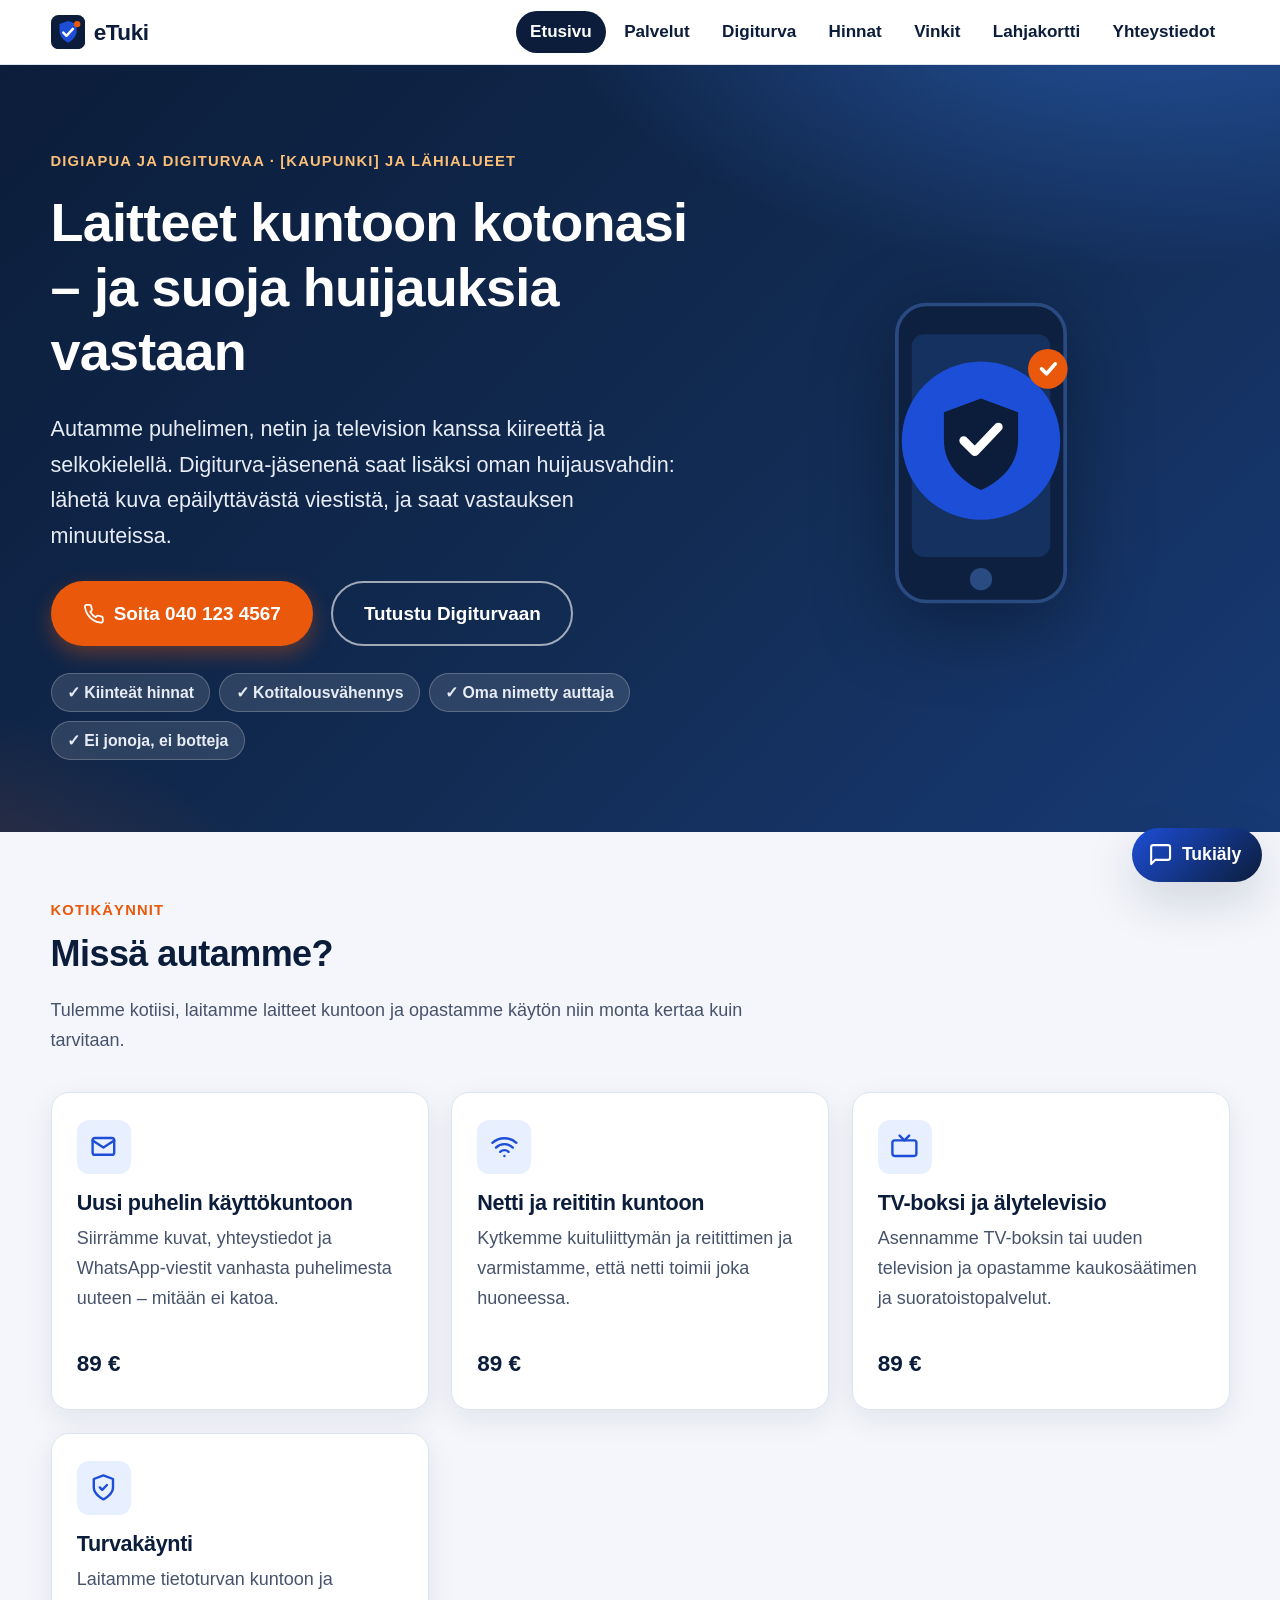
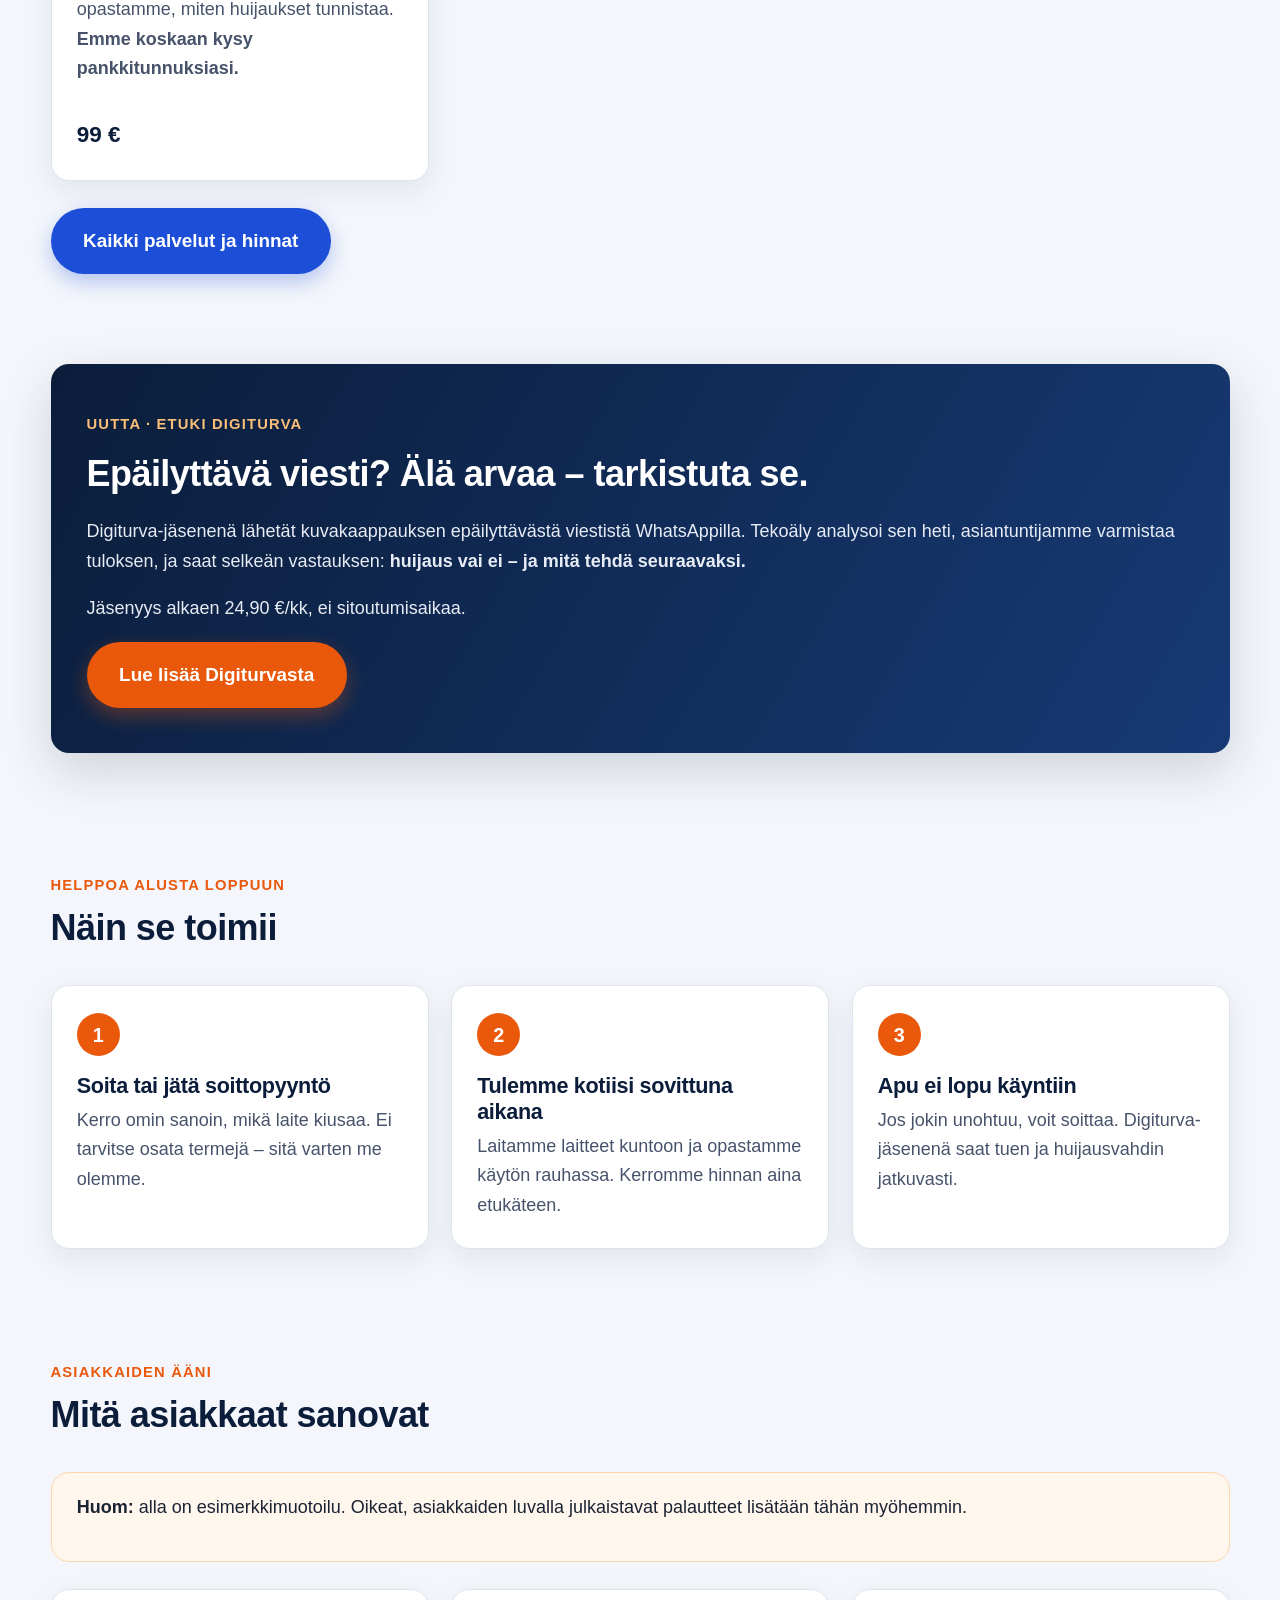
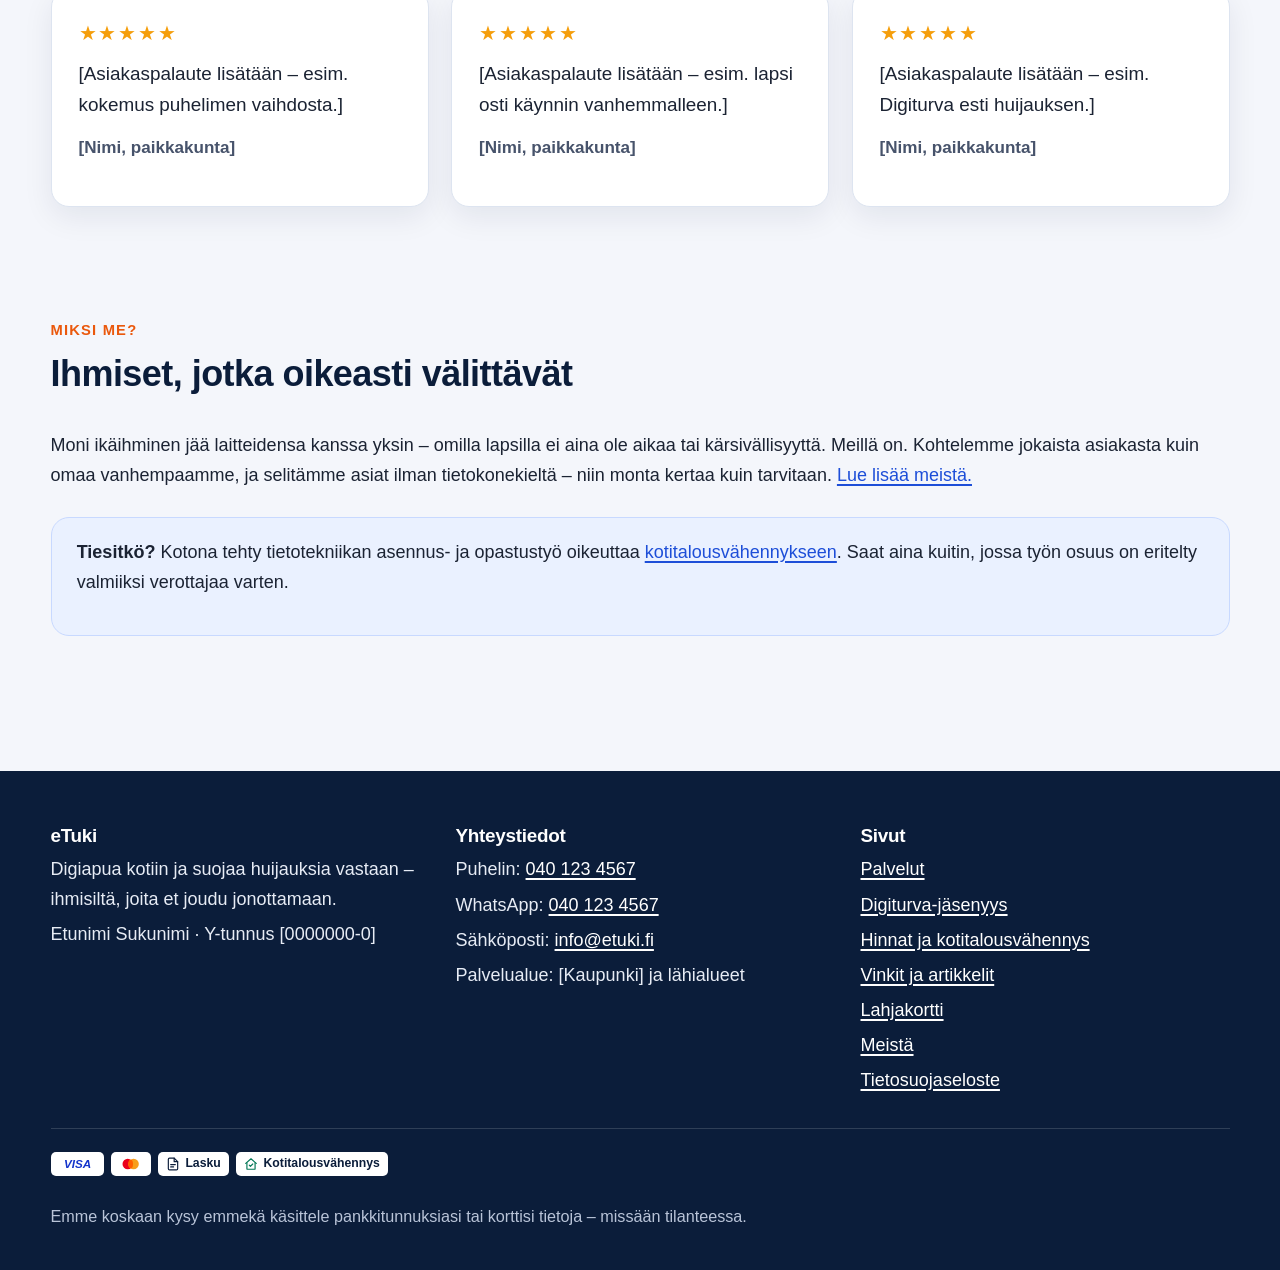
==== commit c5006937: "Lisää Tukiäly-chat-widget (skriptiversio) Kelluva chat-apuri sivun oikeaan alanurkkaan, nimellä "Tuk" ====
--- a/index.html
+++ b/index.html
@@ -1 +1 @@
-<!DOCTYPE html><html lang="fi"><head><meta charset="utf-8"><meta name="viewport" content="width=device-width, initial-scale=1"><title>eTuki – digiapua kotiin ja suoja huijauksia vastaan</title><meta name="description" content="Digiapua kotiisi: puhelin, netti ja TV kuntoon kiinteällä hinnalla. Digiturva-jäsenyys suojaa huijauksilta – tarkistuta epäilyttävät viestit."><link rel="canonical" href="https://www.etuki.fi/"><link rel="icon" href="favicon.svg" type="image/svg+xml"><meta property="og:type" content="website"><meta property="og:locale" content="fi_FI"><meta property="og:site_name" content="eTuki"><meta property="og:title" content="eTuki – digiapua kotiin ja suoja huijauksia vastaan"><meta property="og:description" content="Digiapua kotiisi: puhelin, netti ja TV kuntoon kiinteällä hinnalla. Digiturva-jäsenyys suojaa huijauksilta – tarkistuta epäilyttävät viestit."><meta property="og:image" content="https://www.etuki.fi/og-kuva.png"><meta property="og:url" content="https://www.etuki.fi/"><meta name="twitter:card" content="summary_large_image"><meta name="twitter:title" content="eTuki – digiapua kotiin ja suoja huijauksia vastaan"><meta name="twitter:description" content="Digiapua kotiisi: puhelin, netti ja TV kuntoon kiinteällä hinnalla. Digiturva-jäsenyys suojaa huijauksilta – tarkistuta epäilyttävät viestit."><meta name="twitter:image" content="https://www.etuki.fi/og-kuva.png"><link rel="stylesheet" href="css/style.css"><script>document.documentElement.className+=" js";</script><script type="application/ld+json">{"@context":"https://schema.org","@type":"LocalBusiness","name":"eTuki","description":"Digiapua kotiin senioreille sekä Digiturva-jäsenyys: huijaustarkistus, etätuki ja turvallinen asiointi.","telephone":"+358401234567","email":"info@etuki.fi","areaServed":"[Kaupunki] ja lähialueet","priceRange":"€€","url":"https://www.etuki.fi/"}</script></head><body><a class="ohita" href="#sisalto">Siirry sisältöön</a><header class="ylatunniste"><div class="sisalto"><a class="logo" href="index.html"><svg viewBox="0 0 64 64" aria-hidden="true"><rect width="64" height="64" rx="14" fill="#0b1d3a"/><path d="M32 11l16 6v12c0 11-7 18-16 23-9-5-16-12-16-23V17l16-6z" fill="#1d4ed8"/><path d="M23 33l6 6 12-13" fill="none" stroke="#fff" stroke-width="4.5" stroke-linecap="round" stroke-linejoin="round"/><circle cx="49" cy="17" r="6" fill="#ea580c"/></svg><span class="merkkiteksti">eTuki</span></a><button class="nav-toggle" aria-controls="paavalikko" aria-expanded="false" aria-label="Avaa valikko"><svg viewBox="0 0 24 24" fill="none" stroke="currentColor" stroke-width="2" stroke-linecap="round" stroke-linejoin="round" aria-hidden="true"><line x1="3" y1="6" x2="21" y2="6"/><line x1="3" y1="12" x2="21" y2="12"/><line x1="3" y1="18" x2="21" y2="18"/></svg></button><nav class="navigaatio" aria-label="Päävalikko"><ul id="paavalikko"><li><a href="index.html" aria-current="page">Etusivu</a></li><li><a href="palvelut.html">Palvelut</a></li><li><a href="digiturva.html">Digiturva</a></li><li><a href="hinnat.html">Hinnat</a></li><li><a href="vinkit.html">Vinkit</a></li><li><a href="lahjakortti.html">Lahjakortti</a></li><li><a href="yhteys.html">Yhteystiedot</a></li></ul></nav></div></header><main id="sisalto"><section class="hero"><div class="sisalto"><div><span class="kulmake">Digiapua ja digiturvaa · [Kaupunki] ja lähialueet</span><h1>Laitteet kuntoon kotonasi – ja suoja huijauksia vastaan</h1><p class="alaotsikko">Autamme puhelimen, netin ja television kanssa kiireettä ja selkokielellä. Digiturva-jäsenenä saat lisäksi oman huijausvahdin: lähetä kuva epäilyttävästä viestistä, ja saat vastauksen minuuteissa.</p><div class="hero-cta"><a class="nappi" href="tel:+358401234567"><svg viewBox="0 0 24 24" fill="none" stroke="currentColor" stroke-width="2" stroke-linecap="round" stroke-linejoin="round" aria-hidden="true"><path d="M22 16.92v3a2 2 0 0 1-2.18 2 19.8 19.8 0 0 1-8.63-3.07 19.5 19.5 0 0 1-6-6 19.8 19.8 0 0 1-3.07-8.67A2 2 0 0 1 4.11 2h3a2 2 0 0 1 2 1.72c.13.96.36 1.9.7 2.81a2 2 0 0 1-.45 2.11L8.09 9.91a16 16 0 0 0 6 6l1.27-1.27a2 2 0 0 1 2.11-.45c.91.34 1.85.57 2.81.7A2 2 0 0 1 22 16.92z"/></svg> Soita 040 123 4567</a><a class="nappi laidalla" href="digiturva.html">Tutustu Digiturvaan</a></div><ul class="merkit"><li>✓ Kiinteät hinnat</li><li>✓ Kotitalousvähennys</li><li>✓ Oma nimetty auttaja</li><li>✓ Ei jonoja, ei botteja</li></ul></div><div class="hero-kuva"><svg viewBox="0 0 320 320" role="img" aria-label="Puhelin ja suojakilpi"><rect x="92" y="40" width="136" height="240" rx="24" fill="#0e203f" stroke="#2a4a82" stroke-width="3"/><rect x="104" y="64" width="112" height="180" rx="10" fill="#14315f"/><circle cx="160" cy="262" r="9" fill="#2a4a82"/><g><circle cx="160" cy="150" r="64" fill="#1d4ed8"/><path d="M160 116l30 11v22c0 20-13 33-30 41-17-8-30-21-30-41v-22l30-11z" fill="#0b1d3a"/><path d="M146 150l9 9 19-20" fill="none" stroke="#fff" stroke-width="7" stroke-linecap="round" stroke-linejoin="round"/></g><circle cx="214" cy="92" r="16" fill="#ea580c"/><path d="M209 92l4 4 7-8" fill="none" stroke="#fff" stroke-width="3" stroke-linecap="round" stroke-linejoin="round"/></svg></div></div></section><section class="osio"><div class="sisalto reveal"><div class="osio-otsikko"><span class="ylarivi">Kotikäynnit</span><h2>Missä autamme?</h2><p class="haalea">Tulemme kotiisi, laitamme laitteet kuntoon ja opastamme käytön niin monta kertaa kuin tarvitaan.</p></div><ul class="korttilista"><li class="kortti"><div class="ikoni"><svg viewBox="0 0 24 24" fill="none" stroke="currentColor" stroke-width="2" stroke-linecap="round" stroke-linejoin="round" aria-hidden="true"><rect x="3" y="5" width="18" height="14" rx="2"/><polyline points="3 7 12 13 21 7"/></svg></div><h3>Uusi puhelin käyttökuntoon</h3><p class="haalea">Siirrämme kuvat, yhteystiedot ja WhatsApp-viestit vanhasta puhelimesta uuteen – mitään ei katoa.</p><span class="hinta">89 €</span></li><li class="kortti"><div class="ikoni"><svg viewBox="0 0 24 24" fill="none" stroke="currentColor" stroke-width="2" stroke-linecap="round" stroke-linejoin="round" aria-hidden="true"><path d="M5 13a10 10 0 0 1 14 0"/><path d="M8.5 16.5a5 5 0 0 1 7 0"/><line x1="12" y1="20" x2="12.01" y2="20"/><path d="M2 9a15 15 0 0 1 20 0"/></svg></div><h3>Netti ja reititin kuntoon</h3><p class="haalea">Kytkemme kuituliittymän ja reitittimen ja varmistamme, että netti toimii joka huoneessa.</p><span class="hinta">89 €</span></li><li class="kortti"><div class="ikoni"><svg viewBox="0 0 24 24" fill="none" stroke="currentColor" stroke-width="2" stroke-linecap="round" stroke-linejoin="round" aria-hidden="true"><rect x="2" y="7" width="20" height="13" rx="2"/><polyline points="8 3 12 7 16 3"/></svg></div><h3>TV-boksi ja älytelevisio</h3><p class="haalea">Asennamme TV-boksin tai uuden television ja opastamme kaukosäätimen ja suoratoistopalvelut.</p><span class="hinta">89 €</span></li><li class="kortti"><div class="ikoni"><svg viewBox="0 0 24 24" fill="none" stroke="currentColor" stroke-width="2" stroke-linecap="round" stroke-linejoin="round" aria-hidden="true"><path d="M12 22s8-4 8-10V5l-8-3-8 3v7c0 6 8 10 8 10z"/><polyline points="9 12 11 14 15 10"/></svg></div><h3>Turvakäynti</h3><p class="haalea">Laitamme tietoturvan kuntoon ja opastamme, miten huijaukset tunnistaa. <strong>Emme koskaan kysy pankkitunnuksiasi.</strong></p><span class="hinta">99 €</span></li></ul><p><a class="nappi toissijainen" href="palvelut.html">Kaikki palvelut ja hinnat</a></p></div></section><section><div class="sisalto"><div class="kaista reveal"><span class="kulmake">Uutta · eTuki Digiturva</span><h2>Epäilyttävä viesti? Älä arvaa – tarkistuta se.</h2><p>Digiturva-jäsenenä lähetät kuvakaappauksen epäilyttävästä viestistä WhatsAppilla. Tekoäly analysoi sen heti, asiantuntijamme varmistaa tuloksen, ja saat selkeän vastauksen: <strong>huijaus vai ei – ja mitä tehdä seuraavaksi.</strong></p><p>Jäsenyys alkaen 24,90 €/kk, ei sitoutumisaikaa.</p><a class="nappi" href="digiturva.html">Lue lisää Digiturvasta</a></div></div></section><section class="osio"><div class="sisalto reveal"><div class="osio-otsikko"><span class="ylarivi">Helppoa alusta loppuun</span><h2>Näin se toimii</h2></div><ol class="vaiheet"><li><h3>Soita tai jätä soittopyyntö</h3><p>Kerro omin sanoin, mikä laite kiusaa. Ei tarvitse osata termejä – sitä varten me olemme.</p></li><li><h3>Tulemme kotiisi sovittuna aikana</h3><p>Laitamme laitteet kuntoon ja opastamme käytön rauhassa. Kerromme hinnan aina etukäteen.</p></li><li><h3>Apu ei lopu käyntiin</h3><p>Jos jokin unohtuu, voit soittaa. Digiturva-jäsenenä saat tuen ja huijausvahdin jatkuvasti.</p></li></ol></div></section><section class="osio"><div class="sisalto reveal"><div class="osio-otsikko"><span class="ylarivi">Asiakkaiden ääni</span><h2>Mitä asiakkaat sanovat</h2></div><div class="huomio varoitus"><p><strong>Huom:</strong> alla on esimerkkimuotoilu. Oikeat, asiakkaiden luvalla julkaistavat palautteet lisätään tähän myöhemmin.</p></div><div class="palautteet"><div class="palaute"><div class="tahdet" aria-label="5 / 5 tähteä">★★★★★</div><blockquote>[Asiakaspalaute lisätään – esim. kokemus puhelimen vaihdosta.]</blockquote><p class="nimi">[Nimi, paikkakunta]</p></div><div class="palaute"><div class="tahdet" aria-label="5 / 5 tähteä">★★★★★</div><blockquote>[Asiakaspalaute lisätään – esim. lapsi osti käynnin vanhemmalleen.]</blockquote><p class="nimi">[Nimi, paikkakunta]</p></div><div class="palaute"><div class="tahdet" aria-label="5 / 5 tähteä">★★★★★</div><blockquote>[Asiakaspalaute lisätään – esim. Digiturva esti huijauksen.]</blockquote><p class="nimi">[Nimi, paikkakunta]</p></div></div></div></section><section class="osio"><div class="sisalto reveal"><div class="osio-otsikko"><span class="ylarivi">Miksi me?</span><h2>Ihmiset, jotka oikeasti välittävät</h2></div><p>Moni ikäihminen jää laitteidensa kanssa yksin – omilla lapsilla ei aina ole aikaa tai kärsivällisyyttä. Meillä on. Kohtelemme jokaista asiakasta kuin omaa vanhempaamme, ja selitämme asiat ilman tietokonekieltä – niin monta kertaa kuin tarvitaan. <a href="meista.html">Lue lisää meistä.</a></p><div class="huomio"><p><strong>Tiesitkö?</strong> Kotona tehty tietotekniikan asennus- ja opastustyö oikeuttaa <a href="hinnat.html">kotitalousvähennykseen</a>. Saat aina kuitin, jossa työn osuus on eritelty valmiiksi verottajaa varten.</p></div></div></section></main><footer class="alatunniste"><div class="sisalto"><div class="sarakkeet"><div><h3>eTuki</h3><p>Digiapua kotiin ja suojaa huijauksia vastaan – ihmisiltä, joita et joudu jonottamaan.</p><p>Etunimi Sukunimi · Y-tunnus [0000000-0]</p></div><div><h3>Yhteystiedot</h3><p>Puhelin: <a href="tel:+358401234567">040 123 4567</a></p><p>WhatsApp: <a href="https://wa.me/358401234567?text=Hei%2C%20haluaisin%20tarkistuttaa%20ep%C3%A4ilytt%C3%A4v%C3%A4n%20viestin.">040 123 4567</a></p><p>Sähköposti: <a href="mailto:info@etuki.fi">info@etuki.fi</a></p><p>Palvelualue: [Kaupunki] ja lähialueet</p></div><div><h3>Sivut</h3><ul><li><a href="palvelut.html">Palvelut</a></li><li><a href="digiturva.html">Digiturva-jäsenyys</a></li><li><a href="hinnat.html">Hinnat ja kotitalousvähennys</a></li><li><a href="vinkit.html">Vinkit ja artikkelit</a></li><li><a href="lahjakortti.html">Lahjakortti</a></li><li><a href="meista.html">Meistä</a></li><li><a href="tietosuoja.html">Tietosuojaseloste</a></li></ul></div></div><div class="maksumerkit"><span class="merkki" role="img" aria-label="Visa"><svg viewBox="0 0 48 18" aria-hidden="true"><text x="24" y="14" text-anchor="middle" font-family="Arial, Helvetica, sans-serif" font-weight="700" font-style="italic" font-size="15" fill="#1434cb">VISA</text></svg></span><span class="merkki" role="img" aria-label="Mastercard"><svg viewBox="0 0 40 24" aria-hidden="true"><circle cx="15" cy="12" r="9" fill="#eb001b"/><circle cx="25" cy="12" r="9" fill="#f79e1b"/><ellipse cx="20" cy="12" rx="4" ry="7.4" fill="#ff5f00"/></svg></span><span class="merkki merkki-teksti"><svg viewBox="0 0 24 24" fill="none" stroke="currentColor" stroke-width="2" stroke-linecap="round" stroke-linejoin="round" aria-hidden="true"><path d="M14 2H6a2 2 0 0 0-2 2v16a2 2 0 0 0 2 2h12a2 2 0 0 0 2-2V8z"/><polyline points="14 2 14 8 20 8"/><line x1="8" y1="13" x2="16" y2="13"/><line x1="8" y1="17" x2="13" y2="17"/></svg><span>Lasku</span></span><span class="merkki merkki-teksti kotitalous"><svg viewBox="0 0 24 24" fill="none" stroke="currentColor" stroke-width="2" stroke-linecap="round" stroke-linejoin="round" aria-hidden="true"><path d="M3 11l9-8 9 8"/><path d="M5 10v10a1 1 0 0 0 1 1h12a1 1 0 0 0 1-1V10"/><polyline points="9 14 11 16 15 12"/></svg><span>Kotitalousvähennys</span></span></div><p class="pohja">Emme koskaan kysy emmekä käsittele pankkitunnuksiasi tai korttisi tietoja – missään tilanteessa.</p></div></footer><div class="soita-palkki"><a href="tel:+358401234567" class="nappi"><svg viewBox="0 0 24 24" fill="none" stroke="currentColor" stroke-width="2" stroke-linecap="round" stroke-linejoin="round" aria-hidden="true"><path d="M22 16.92v3a2 2 0 0 1-2.18 2 19.8 19.8 0 0 1-8.63-3.07 19.5 19.5 0 0 1-6-6 19.8 19.8 0 0 1-3.07-8.67A2 2 0 0 1 4.11 2h3a2 2 0 0 1 2 1.72c.13.96.36 1.9.7 2.81a2 2 0 0 1-.45 2.11L8.09 9.91a16 16 0 0 0 6 6l1.27-1.27a2 2 0 0 1 2.11-.45c.91.34 1.85.57 2.81.7A2 2 0 0 1 22 16.92z"/></svg> Soita 040 123 4567</a></div><script src="js/main.js" defer></script></body></html>+<!DOCTYPE html><html lang="fi"><head><meta charset="utf-8"><meta name="viewport" content="width=device-width, initial-scale=1"><title>eTuki – digiapua kotiin ja suoja huijauksia vastaan</title><meta name="description" content="Digiapua kotiisi: puhelin, netti ja TV kuntoon kiinteällä hinnalla. Digiturva-jäsenyys suojaa huijauksilta – tarkistuta epäilyttävät viestit."><link rel="canonical" href="https://www.etuki.fi/"><link rel="icon" href="favicon.svg" type="image/svg+xml"><meta property="og:type" content="website"><meta property="og:locale" content="fi_FI"><meta property="og:site_name" content="eTuki"><meta property="og:title" content="eTuki – digiapua kotiin ja suoja huijauksia vastaan"><meta property="og:description" content="Digiapua kotiisi: puhelin, netti ja TV kuntoon kiinteällä hinnalla. Digiturva-jäsenyys suojaa huijauksilta – tarkistuta epäilyttävät viestit."><meta property="og:image" content="https://www.etuki.fi/og-kuva.jpg"><meta property="og:url" content="https://www.etuki.fi/"><meta name="twitter:card" content="summary_large_image"><meta name="twitter:title" content="eTuki – digiapua kotiin ja suoja huijauksia vastaan"><meta name="twitter:description" content="Digiapua kotiisi: puhelin, netti ja TV kuntoon kiinteällä hinnalla. Digiturva-jäsenyys suojaa huijauksilta – tarkistuta epäilyttävät viestit."><meta name="twitter:image" content="https://www.etuki.fi/og-kuva.jpg"><link rel="stylesheet" href="css/style.css"><script>document.documentElement.className+=" js";</script><script type="application/ld+json">{"@context":"https://schema.org","@type":"LocalBusiness","name":"eTuki","description":"Digiapua kotiin senioreille sekä Digiturva-jäsenyys: huijaustarkistus, etätuki ja turvallinen asiointi.","telephone":"+358401234567","email":"info@etuki.fi","areaServed":"[Kaupunki] ja lähialueet","priceRange":"€€","url":"https://www.etuki.fi/"}</script></head><body><a class="ohita" href="#sisalto">Siirry sisältöön</a><header class="ylatunniste"><div class="sisalto"><a class="logo" href="index.html"><svg viewBox="0 0 64 64" aria-hidden="true"><rect width="64" height="64" rx="14" fill="#0b1d3a"/><path d="M32 11l16 6v12c0 11-7 18-16 23-9-5-16-12-16-23V17l16-6z" fill="#1d4ed8"/><path d="M23 33l6 6 12-13" fill="none" stroke="#fff" stroke-width="4.5" stroke-linecap="round" stroke-linejoin="round"/><circle cx="49" cy="17" r="6" fill="#ea580c"/></svg><span class="merkkiteksti">eTuki</span></a><button class="nav-toggle" aria-controls="paavalikko" aria-expanded="false" aria-label="Avaa valikko"><svg viewBox="0 0 24 24" fill="none" stroke="currentColor" stroke-width="2" stroke-linecap="round" stroke-linejoin="round" aria-hidden="true"><line x1="3" y1="6" x2="21" y2="6"/><line x1="3" y1="12" x2="21" y2="12"/><line x1="3" y1="18" x2="21" y2="18"/></svg></button><nav class="navigaatio" aria-label="Päävalikko"><ul id="paavalikko"><li><a href="index.html" aria-current="page">Etusivu</a></li><li><a href="palvelut.html">Palvelut</a></li><li><a href="digiturva.html">Digiturva</a></li><li><a href="hinnat.html">Hinnat</a></li><li><a href="vinkit.html">Vinkit</a></li><li><a href="lahjakortti.html">Lahjakortti</a></li><li><a href="yhteys.html">Yhteystiedot</a></li></ul></nav></div></header><main id="sisalto"><section class="hero"><div class="sisalto"><div><span class="kulmake">Digiapua ja digiturvaa · [Kaupunki] ja lähialueet</span><h1>Laitteet kuntoon kotonasi – ja suoja huijauksia vastaan</h1><p class="alaotsikko">Autamme puhelimen, netin ja television kanssa kiireettä ja selkokielellä. Digiturva-jäsenenä saat lisäksi oman huijausvahdin: lähetä kuva epäilyttävästä viestistä, ja saat vastauksen minuuteissa.</p><div class="hero-cta"><a class="nappi" href="tel:+358401234567"><svg viewBox="0 0 24 24" fill="none" stroke="currentColor" stroke-width="2" stroke-linecap="round" stroke-linejoin="round" aria-hidden="true"><path d="M22 16.92v3a2 2 0 0 1-2.18 2 19.8 19.8 0 0 1-8.63-3.07 19.5 19.5 0 0 1-6-6 19.8 19.8 0 0 1-3.07-8.67A2 2 0 0 1 4.11 2h3a2 2 0 0 1 2 1.72c.13.96.36 1.9.7 2.81a2 2 0 0 1-.45 2.11L8.09 9.91a16 16 0 0 0 6 6l1.27-1.27a2 2 0 0 1 2.11-.45c.91.34 1.85.57 2.81.7A2 2 0 0 1 22 16.92z"/></svg> Soita 040 123 4567</a><a class="nappi laidalla" href="digiturva.html">Tutustu Digiturvaan</a></div><ul class="merkit"><li>✓ Kiinteät hinnat</li><li>✓ Kotitalousvähennys</li><li>✓ Oma nimetty auttaja</li><li>✓ Ei jonoja, ei botteja</li></ul></div><div class="hero-kuva"><svg viewBox="0 0 320 320" role="img" aria-label="Puhelin ja suojakilpi"><rect x="92" y="40" width="136" height="240" rx="24" fill="#0e203f" stroke="#2a4a82" stroke-width="3"/><rect x="104" y="64" width="112" height="180" rx="10" fill="#14315f"/><circle cx="160" cy="262" r="9" fill="#2a4a82"/><g><circle cx="160" cy="150" r="64" fill="#1d4ed8"/><path d="M160 116l30 11v22c0 20-13 33-30 41-17-8-30-21-30-41v-22l30-11z" fill="#0b1d3a"/><path d="M146 150l9 9 19-20" fill="none" stroke="#fff" stroke-width="7" stroke-linecap="round" stroke-linejoin="round"/></g><circle cx="214" cy="92" r="16" fill="#ea580c"/><path d="M209 92l4 4 7-8" fill="none" stroke="#fff" stroke-width="3" stroke-linecap="round" stroke-linejoin="round"/></svg></div></div></section><section class="osio"><div class="sisalto reveal"><div class="osio-otsikko"><span class="ylarivi">Kotikäynnit</span><h2>Missä autamme?</h2><p class="haalea">Tulemme kotiisi, laitamme laitteet kuntoon ja opastamme käytön niin monta kertaa kuin tarvitaan.</p></div><ul class="korttilista"><li class="kortti"><div class="ikoni"><svg viewBox="0 0 24 24" fill="none" stroke="currentColor" stroke-width="2" stroke-linecap="round" stroke-linejoin="round" aria-hidden="true"><rect x="3" y="5" width="18" height="14" rx="2"/><polyline points="3 7 12 13 21 7"/></svg></div><h3>Uusi puhelin käyttökuntoon</h3><p class="haalea">Siirrämme kuvat, yhteystiedot ja WhatsApp-viestit vanhasta puhelimesta uuteen – mitään ei katoa.</p><span class="hinta">89 €</span></li><li class="kortti"><div class="ikoni"><svg viewBox="0 0 24 24" fill="none" stroke="currentColor" stroke-width="2" stroke-linecap="round" stroke-linejoin="round" aria-hidden="true"><path d="M5 13a10 10 0 0 1 14 0"/><path d="M8.5 16.5a5 5 0 0 1 7 0"/><line x1="12" y1="20" x2="12.01" y2="20"/><path d="M2 9a15 15 0 0 1 20 0"/></svg></div><h3>Netti ja reititin kuntoon</h3><p class="haalea">Kytkemme kuituliittymän ja reitittimen ja varmistamme, että netti toimii joka huoneessa.</p><span class="hinta">89 €</span></li><li class="kortti"><div class="ikoni"><svg viewBox="0 0 24 24" fill="none" stroke="currentColor" stroke-width="2" stroke-linecap="round" stroke-linejoin="round" aria-hidden="true"><rect x="2" y="7" width="20" height="13" rx="2"/><polyline points="8 3 12 7 16 3"/></svg></div><h3>TV-boksi ja älytelevisio</h3><p class="haalea">Asennamme TV-boksin tai uuden television ja opastamme kaukosäätimen ja suoratoistopalvelut.</p><span class="hinta">89 €</span></li><li class="kortti"><div class="ikoni"><svg viewBox="0 0 24 24" fill="none" stroke="currentColor" stroke-width="2" stroke-linecap="round" stroke-linejoin="round" aria-hidden="true"><path d="M12 22s8-4 8-10V5l-8-3-8 3v7c0 6 8 10 8 10z"/><polyline points="9 12 11 14 15 10"/></svg></div><h3>Turvakäynti</h3><p class="haalea">Laitamme tietoturvan kuntoon ja opastamme, miten huijaukset tunnistaa. <strong>Emme koskaan kysy pankkitunnuksiasi.</strong></p><span class="hinta">99 €</span></li></ul><p><a class="nappi toissijainen" href="palvelut.html">Kaikki palvelut ja hinnat</a></p></div></section><section><div class="sisalto"><div class="kaista reveal"><span class="kulmake">Uutta · eTuki Digiturva</span><h2>Epäilyttävä viesti? Älä arvaa – tarkistuta se.</h2><p>Digiturva-jäsenenä lähetät kuvakaappauksen epäilyttävästä viestistä WhatsAppilla. Tekoäly analysoi sen heti, asiantuntijamme varmistaa tuloksen, ja saat selkeän vastauksen: <strong>huijaus vai ei – ja mitä tehdä seuraavaksi.</strong></p><p>Jäsenyys alkaen 24,90 €/kk, ei sitoutumisaikaa.</p><a class="nappi" href="digiturva.html">Lue lisää Digiturvasta</a></div></div></section><section class="osio"><div class="sisalto reveal"><div class="osio-otsikko"><span class="ylarivi">Helppoa alusta loppuun</span><h2>Näin se toimii</h2></div><ol class="vaiheet"><li><h3>Soita tai jätä soittopyyntö</h3><p>Kerro omin sanoin, mikä laite kiusaa. Ei tarvitse osata termejä – sitä varten me olemme.</p></li><li><h3>Tulemme kotiisi sovittuna aikana</h3><p>Laitamme laitteet kuntoon ja opastamme käytön rauhassa. Kerromme hinnan aina etukäteen.</p></li><li><h3>Apu ei lopu käyntiin</h3><p>Jos jokin unohtuu, voit soittaa. Digiturva-jäsenenä saat tuen ja huijausvahdin jatkuvasti.</p></li></ol></div></section><section class="osio"><div class="sisalto reveal"><div class="osio-otsikko"><span class="ylarivi">Asiakkaiden ääni</span><h2>Mitä asiakkaat sanovat</h2></div><div class="huomio varoitus"><p><strong>Huom:</strong> alla on esimerkkimuotoilu. Oikeat, asiakkaiden luvalla julkaistavat palautteet lisätään tähän myöhemmin.</p></div><div class="palautteet"><div class="palaute"><div class="tahdet" aria-label="5 / 5 tähteä">★★★★★</div><blockquote>[Asiakaspalaute lisätään – esim. kokemus puhelimen vaihdosta.]</blockquote><p class="nimi">[Nimi, paikkakunta]</p></div><div class="palaute"><div class="tahdet" aria-label="5 / 5 tähteä">★★★★★</div><blockquote>[Asiakaspalaute lisätään – esim. lapsi osti käynnin vanhemmalleen.]</blockquote><p class="nimi">[Nimi, paikkakunta]</p></div><div class="palaute"><div class="tahdet" aria-label="5 / 5 tähteä">★★★★★</div><blockquote>[Asiakaspalaute lisätään – esim. Digiturva esti huijauksen.]</blockquote><p class="nimi">[Nimi, paikkakunta]</p></div></div></div></section><section class="osio"><div class="sisalto reveal"><div class="osio-otsikko"><span class="ylarivi">Miksi me?</span><h2>Ihmiset, jotka oikeasti välittävät</h2></div><p>Moni ikäihminen jää laitteidensa kanssa yksin – omilla lapsilla ei aina ole aikaa tai kärsivällisyyttä. Meillä on. Kohtelemme jokaista asiakasta kuin omaa vanhempaamme, ja selitämme asiat ilman tietokonekieltä – niin monta kertaa kuin tarvitaan. <a href="meista.html">Lue lisää meistä.</a></p><div class="huomio"><p><strong>Tiesitkö?</strong> Kotona tehty tietotekniikan asennus- ja opastustyö oikeuttaa <a href="hinnat.html">kotitalousvähennykseen</a>. Saat aina kuitin, jossa työn osuus on eritelty valmiiksi verottajaa varten.</p></div></div></section></main><footer class="alatunniste"><div class="sisalto"><div class="sarakkeet"><div><h3>eTuki</h3><p>Digiapua kotiin ja suojaa huijauksia vastaan – ihmisiltä, joita et joudu jonottamaan.</p><p>Etunimi Sukunimi · Y-tunnus [0000000-0]</p></div><div><h3>Yhteystiedot</h3><p>Puhelin: <a href="tel:+358401234567">040 123 4567</a></p><p>WhatsApp: <a href="https://wa.me/358401234567?text=Hei%2C%20haluaisin%20tarkistuttaa%20ep%C3%A4ilytt%C3%A4v%C3%A4n%20viestin.">040 123 4567</a></p><p>Sähköposti: <a href="mailto:info@etuki.fi">info@etuki.fi</a></p><p>Palvelualue: [Kaupunki] ja lähialueet</p></div><div><h3>Sivut</h3><ul><li><a href="palvelut.html">Palvelut</a></li><li><a href="digiturva.html">Digiturva-jäsenyys</a></li><li><a href="hinnat.html">Hinnat ja kotitalousvähennys</a></li><li><a href="vinkit.html">Vinkit ja artikkelit</a></li><li><a href="lahjakortti.html">Lahjakortti</a></li><li><a href="meista.html">Meistä</a></li><li><a href="tietosuoja.html">Tietosuojaseloste</a></li></ul></div></div><div class="maksumerkit"><span class="merkki" role="img" aria-label="Visa"><svg viewBox="0 0 48 18" aria-hidden="true"><text x="24" y="14" text-anchor="middle" font-family="Arial, Helvetica, sans-serif" font-weight="700" font-style="italic" font-size="15" fill="#1434cb">VISA</text></svg></span><span class="merkki" role="img" aria-label="Mastercard"><svg viewBox="0 0 40 24" aria-hidden="true"><circle cx="15" cy="12" r="9" fill="#eb001b"/><circle cx="25" cy="12" r="9" fill="#f79e1b"/><ellipse cx="20" cy="12" rx="4" ry="7.4" fill="#ff5f00"/></svg></span><span class="merkki merkki-teksti"><svg viewBox="0 0 24 24" fill="none" stroke="currentColor" stroke-width="2" stroke-linecap="round" stroke-linejoin="round" aria-hidden="true"><path d="M14 2H6a2 2 0 0 0-2 2v16a2 2 0 0 0 2 2h12a2 2 0 0 0 2-2V8z"/><polyline points="14 2 14 8 20 8"/><line x1="8" y1="13" x2="16" y2="13"/><line x1="8" y1="17" x2="13" y2="17"/></svg><span>Lasku</span></span><span class="merkki merkki-teksti kotitalous"><svg viewBox="0 0 24 24" fill="none" stroke="currentColor" stroke-width="2" stroke-linecap="round" stroke-linejoin="round" aria-hidden="true"><path d="M3 11l9-8 9 8"/><path d="M5 10v10a1 1 0 0 0 1 1h12a1 1 0 0 0 1-1V10"/><polyline points="9 14 11 16 15 12"/></svg><span>Kotitalousvähennys</span></span></div><p class="pohja">Emme koskaan kysy emmekä käsittele pankkitunnuksiasi tai korttisi tietoja – missään tilanteessa.</p></div></footer><div class="soita-palkki"><a href="tel:+358401234567" class="nappi"><svg viewBox="0 0 24 24" fill="none" stroke="currentColor" stroke-width="2" stroke-linecap="round" stroke-linejoin="round" aria-hidden="true"><path d="M22 16.92v3a2 2 0 0 1-2.18 2 19.8 19.8 0 0 1-8.63-3.07 19.5 19.5 0 0 1-6-6 19.8 19.8 0 0 1-3.07-8.67A2 2 0 0 1 4.11 2h3a2 2 0 0 1 2 1.72c.13.96.36 1.9.7 2.81a2 2 0 0 1-.45 2.11L8.09 9.91a16 16 0 0 0 6 6l1.27-1.27a2 2 0 0 1 2.11-.45c.91.34 1.85.57 2.81.7A2 2 0 0 1 22 16.92z"/></svg> Soita 040 123 4567</a></div><div class="tukialy" data-tukialy data-puh="+358401234567" data-naytto="040 123 4567" data-wa="https://wa.me/358401234567?text=Hei%2C%20haluaisin%20tarkistuttaa%20ep%C3%A4ilytt%C3%A4v%C3%A4n%20viestin."><button class="tukialy-nappi" type="button" aria-haspopup="dialog" aria-expanded="false" aria-controls="tukialy-paneeli" aria-label="Avaa Tukiäly-apuri"><span class="tukialy-nappi-ikoni"><svg viewBox="0 0 24 24" fill="none" stroke="currentColor" stroke-width="2" stroke-linecap="round" stroke-linejoin="round" aria-hidden="true"><path d="M21 15a2 2 0 0 1-2 2H7l-4 4V5a2 2 0 0 1 2-2h14a2 2 0 0 1 2 2z"/></svg></span><span class="tukialy-nappi-teksti">Tukiäly</span></button><div class="tukialy-paneeli" id="tukialy-paneeli" role="dialog" aria-label="Tukiäly"><div class="tukialy-ylaosa"><span class="tukialy-avatar"><svg viewBox="0 0 24 24" fill="none" stroke="currentColor" stroke-width="2" stroke-linecap="round" stroke-linejoin="round" aria-hidden="true"><path d="M12 2 4 5v6c0 5 3.5 8.5 8 11 4.5-2.5 8-6 8-11V5l-8-3z"/><polyline points="9 12 11 14 15 10"/></svg><span class="tukialy-online" aria-hidden="true"></span></span><span class="tukialy-otsikot"><strong>Tukiäly</strong><span class="tukialy-alaotsikko">eTukin automaattinen apuri</span></span><button class="tukialy-sulje" type="button" aria-label="Sulje"><svg viewBox="0 0 24 24" fill="none" stroke="currentColor" stroke-width="2" stroke-linecap="round" stroke-linejoin="round" aria-hidden="true"><line x1="18" y1="6" x2="6" y2="18"/><line x1="6" y1="6" x2="18" y2="18"/></svg></button></div><div class="tukialy-viestit" aria-live="polite"></div><div class="tukialy-pikavalinnat"></div><form class="tukialy-syote" autocomplete="off"><label class="nakymaton" for="tukialy-kentta">Kirjoita kysymys</label><input id="tukialy-kentta" type="text" placeholder="Kirjoita kysymys…"><button type="submit" class="tukialy-laheta" aria-label="Lähetä"><svg viewBox="0 0 24 24" fill="none" stroke="currentColor" stroke-width="2" stroke-linecap="round" stroke-linejoin="round" aria-hidden="true"><line x1="22" y1="2" x2="11" y2="13"/><polygon points="22 2 15 22 11 13 2 9 22 2"/></svg></button></form></div></div><script src="js/main.js" defer></script></body></html>
--- a/css/style.css
+++ b/css/style.css
@@ -321,6 +321,109 @@
 .soita-palkki a { display: flex; }
 .soita-palkki .nappi { width: 100%; justify-content: center; }
 
+/* --- Tukiäly: skriptattu chat-apuri (alanurkka) --- */
+.tukialy { position: fixed; right: 1rem; bottom: 1rem; z-index: 40; }
+.tukialy-nappi {
+  position: relative; display: none; align-items: center; gap: 0.5rem;
+  padding: 0.7rem 1.15rem 0.7rem 0.85rem; border: none; border-radius: 999px; cursor: pointer;
+  background: linear-gradient(135deg, var(--sininen), var(--navy));
+  color: #fff; font: inherit; font-weight: 700; font-size: 0.98rem;
+  box-shadow: var(--varjo-iso); transition: transform 0.18s ease, opacity 0.18s ease;
+}
+.js .tukialy-nappi { display: inline-flex; }
+.tukialy-nappi:hover, .tukialy-nappi:focus-visible { transform: translateY(-2px); }
+.tukialy-nappi svg { width: 1.4rem; height: 1.4rem; }
+.tukialy-nappi-ikoni { display: inline-flex; }
+.tukialy-nappi::before {
+  content: ""; position: absolute; inset: 0; border-radius: inherit;
+  animation: tukialy-syke 2.8s ease-out infinite;
+}
+@keyframes tukialy-syke {
+  0% { box-shadow: 0 0 0 0 rgba(29,78,216,0.40); }
+  70%, 100% { box-shadow: 0 0 0 14px rgba(29,78,216,0); }
+}
+.tukialy.auki .tukialy-nappi { transform: scale(0.9); opacity: 0; pointer-events: none; }
+
+.tukialy-paneeli {
+  position: absolute; right: 0; bottom: calc(100% + 0.75rem);
+  width: min(360px, calc(100vw - 2rem)); height: min(72vh, 540px);
+  display: flex; flex-direction: column; overflow: hidden;
+  background: var(--pinta); border: 1px solid var(--reunus); border-radius: 20px;
+  box-shadow: var(--varjo-iso); transform-origin: bottom right;
+  visibility: hidden; opacity: 0; transform: translateY(10px) scale(0.97); pointer-events: none;
+  transition: opacity 0.22s ease, transform 0.22s ease, visibility 0.22s;
+}
+.tukialy.auki .tukialy-paneeli { visibility: visible; opacity: 1; transform: none; pointer-events: auto; }
+
+.tukialy-ylaosa {
+  display: flex; align-items: center; gap: 0.65rem; padding: 0.85rem 1rem;
+  background: linear-gradient(135deg, var(--navy), var(--navy-2)); color: #fff;
+}
+.tukialy-avatar {
+  position: relative; display: inline-flex; align-items: center; justify-content: center;
+  width: 2.2rem; height: 2.2rem; border-radius: 50%; background: rgba(255,255,255,0.16); flex: none;
+}
+.tukialy-avatar svg { width: 1.25rem; height: 1.25rem; }
+.tukialy-online {
+  position: absolute; right: -1px; bottom: -1px; width: 0.6rem; height: 0.6rem;
+  border-radius: 50%; background: #34d399; border: 2px solid var(--navy);
+}
+.tukialy-otsikot { display: flex; flex-direction: column; line-height: 1.25; }
+.tukialy-otsikot strong { font-size: 1rem; }
+.tukialy-alaotsikko { font-size: 0.78rem; color: #c7d2e8; }
+.tukialy-sulje {
+  margin-left: auto; display: inline-flex; padding: 0.35rem; border: none; border-radius: 8px;
+  background: transparent; color: #fff; cursor: pointer; opacity: 0.85;
+}
+.tukialy-sulje:hover, .tukialy-sulje:focus-visible { background: rgba(255,255,255,0.15); opacity: 1; }
+.tukialy-sulje svg { width: 1.2rem; height: 1.2rem; }
+
+.tukialy-viestit {
+  flex: 1; overflow-y: auto; padding: 1rem; display: flex; flex-direction: column; gap: 0.55rem;
+  background: #f6f8fd;
+}
+.tukialy-kupla {
+  max-width: 85%; padding: 0.6rem 0.85rem; border-radius: 16px; font-size: 0.94rem; line-height: 1.45;
+  animation: tukialy-kupla-sisaan 0.28s ease both;
+}
+@keyframes tukialy-kupla-sisaan { from { opacity: 0; transform: translateY(8px); } to { opacity: 1; transform: none; } }
+.tukialy-kupla.botti { align-self: flex-start; background: #fff; border: 1px solid var(--reunus); border-bottom-left-radius: 5px; color: var(--teksti); }
+.tukialy-kupla.kayttaja { align-self: flex-end; background: var(--sininen); color: #fff; border-bottom-right-radius: 5px; }
+.tukialy-kupla a.tukialy-cta {
+  display: inline-flex; align-items: center; gap: 0.3rem; margin-top: 0.5rem;
+  padding: 0.4rem 0.8rem; border-radius: 999px; background: var(--korostus); color: #fff;
+  font-weight: 700; font-size: 0.85rem; text-decoration: none;
+}
+.tukialy-kupla a.tukialy-cta:hover { background: var(--korostus-tumma); }
+.tukialy-kirjoittaa {
+  align-self: flex-start; display: inline-flex; gap: 0.25rem; padding: 0.7rem 0.85rem;
+  background: #fff; border: 1px solid var(--reunus); border-radius: 16px; border-bottom-left-radius: 5px;
+}
+.tukialy-kirjoittaa span { width: 0.45rem; height: 0.45rem; border-radius: 50%; background: #9fb0cc; animation: tukialy-dot 1.2s infinite ease-in-out; }
+.tukialy-kirjoittaa span:nth-child(2) { animation-delay: 0.15s; }
+.tukialy-kirjoittaa span:nth-child(3) { animation-delay: 0.3s; }
+@keyframes tukialy-dot { 0%, 60%, 100% { transform: translateY(0); opacity: 0.5; } 30% { transform: translateY(-4px); opacity: 1; } }
+
+.tukialy-pikavalinnat { display: flex; flex-wrap: wrap; gap: 0.4rem; padding: 0 1rem 0.75rem; background: #f6f8fd; }
+.tukialy-pika { padding: 0.4rem 0.8rem; border: 1px solid var(--reunus); border-radius: 999px; background: #fff; color: var(--navy); font: inherit; font-weight: 600; font-size: 0.83rem; cursor: pointer; }
+.tukialy-pika:hover, .tukialy-pika:focus-visible { background: var(--tausta); border-color: var(--sininen); }
+
+.tukialy-syote { display: flex; gap: 0.5rem; padding: 0.7rem; border-top: 1px solid var(--reunus); background: #fff; }
+.tukialy-syote input { flex: 1; min-width: 0; border: 1px solid var(--reunus); border-radius: 999px; padding: 0.55rem 0.9rem; font: inherit; font-size: 0.95rem; }
+.tukialy-syote input:focus-visible { outline: 2px solid var(--sininen); outline-offset: 1px; }
+.tukialy-laheta { display: inline-flex; align-items: center; justify-content: center; width: 2.4rem; height: 2.4rem; flex: none; border: none; border-radius: 50%; background: var(--korostus); color: #fff; cursor: pointer; }
+.tukialy-laheta:hover { background: var(--korostus-tumma); }
+.tukialy-laheta svg { width: 1.15rem; height: 1.15rem; }
+
+@media (max-width: 40rem) {
+  .tukialy { right: 0.75rem; bottom: calc(4.7rem + env(safe-area-inset-bottom)); }
+  .tukialy-paneeli { width: calc(100vw - 1.5rem); height: min(70vh, 470px); }
+}
+@media (prefers-reduced-motion: reduce) {
+  .tukialy-nappi::before { animation: none; }
+  .tukialy-paneeli, .tukialy-kupla, .tukialy-kirjoittaa span { animation: none !important; transition: none !important; }
+}
+
 /* --- Alatunniste --- */
 .alatunniste { background: var(--navy); color: var(--teksti-vaalea); margin-top: 4rem; padding: 3rem 0 2rem; }
 .alatunniste .sarakkeet {
